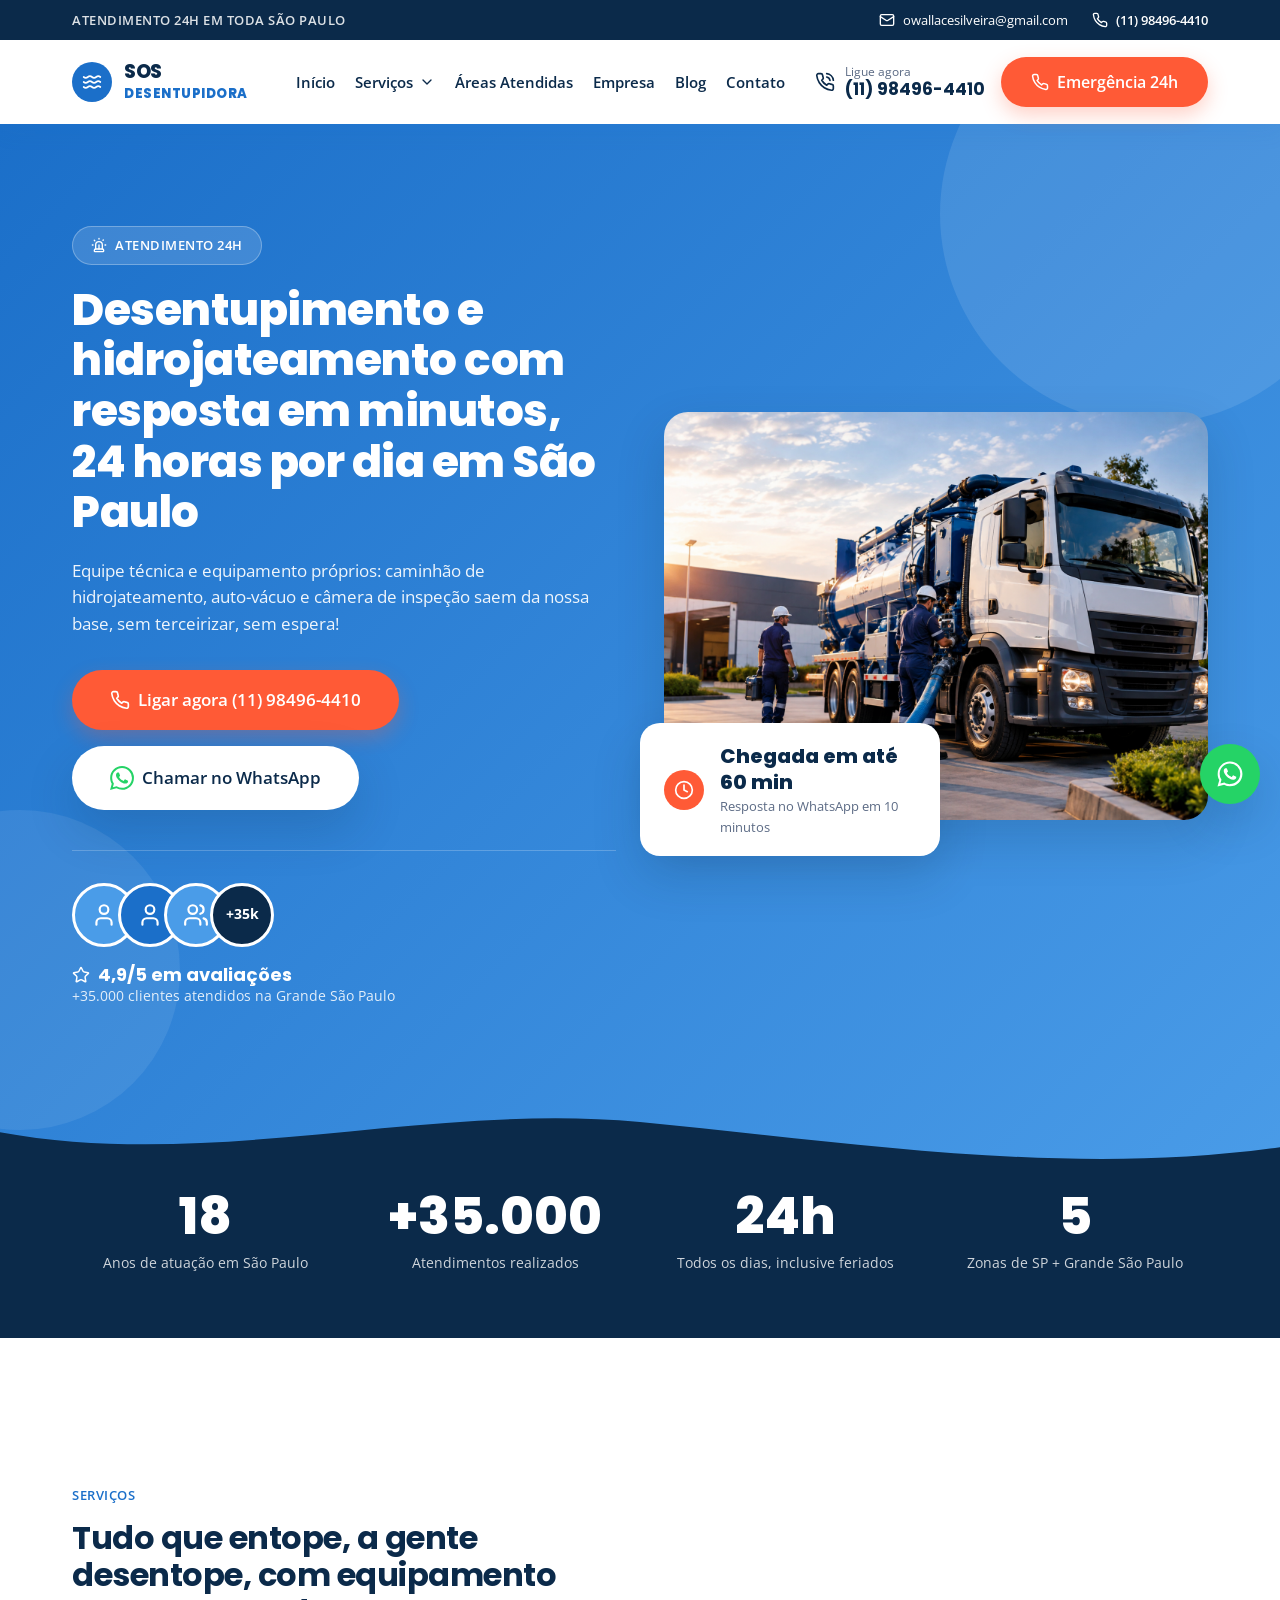
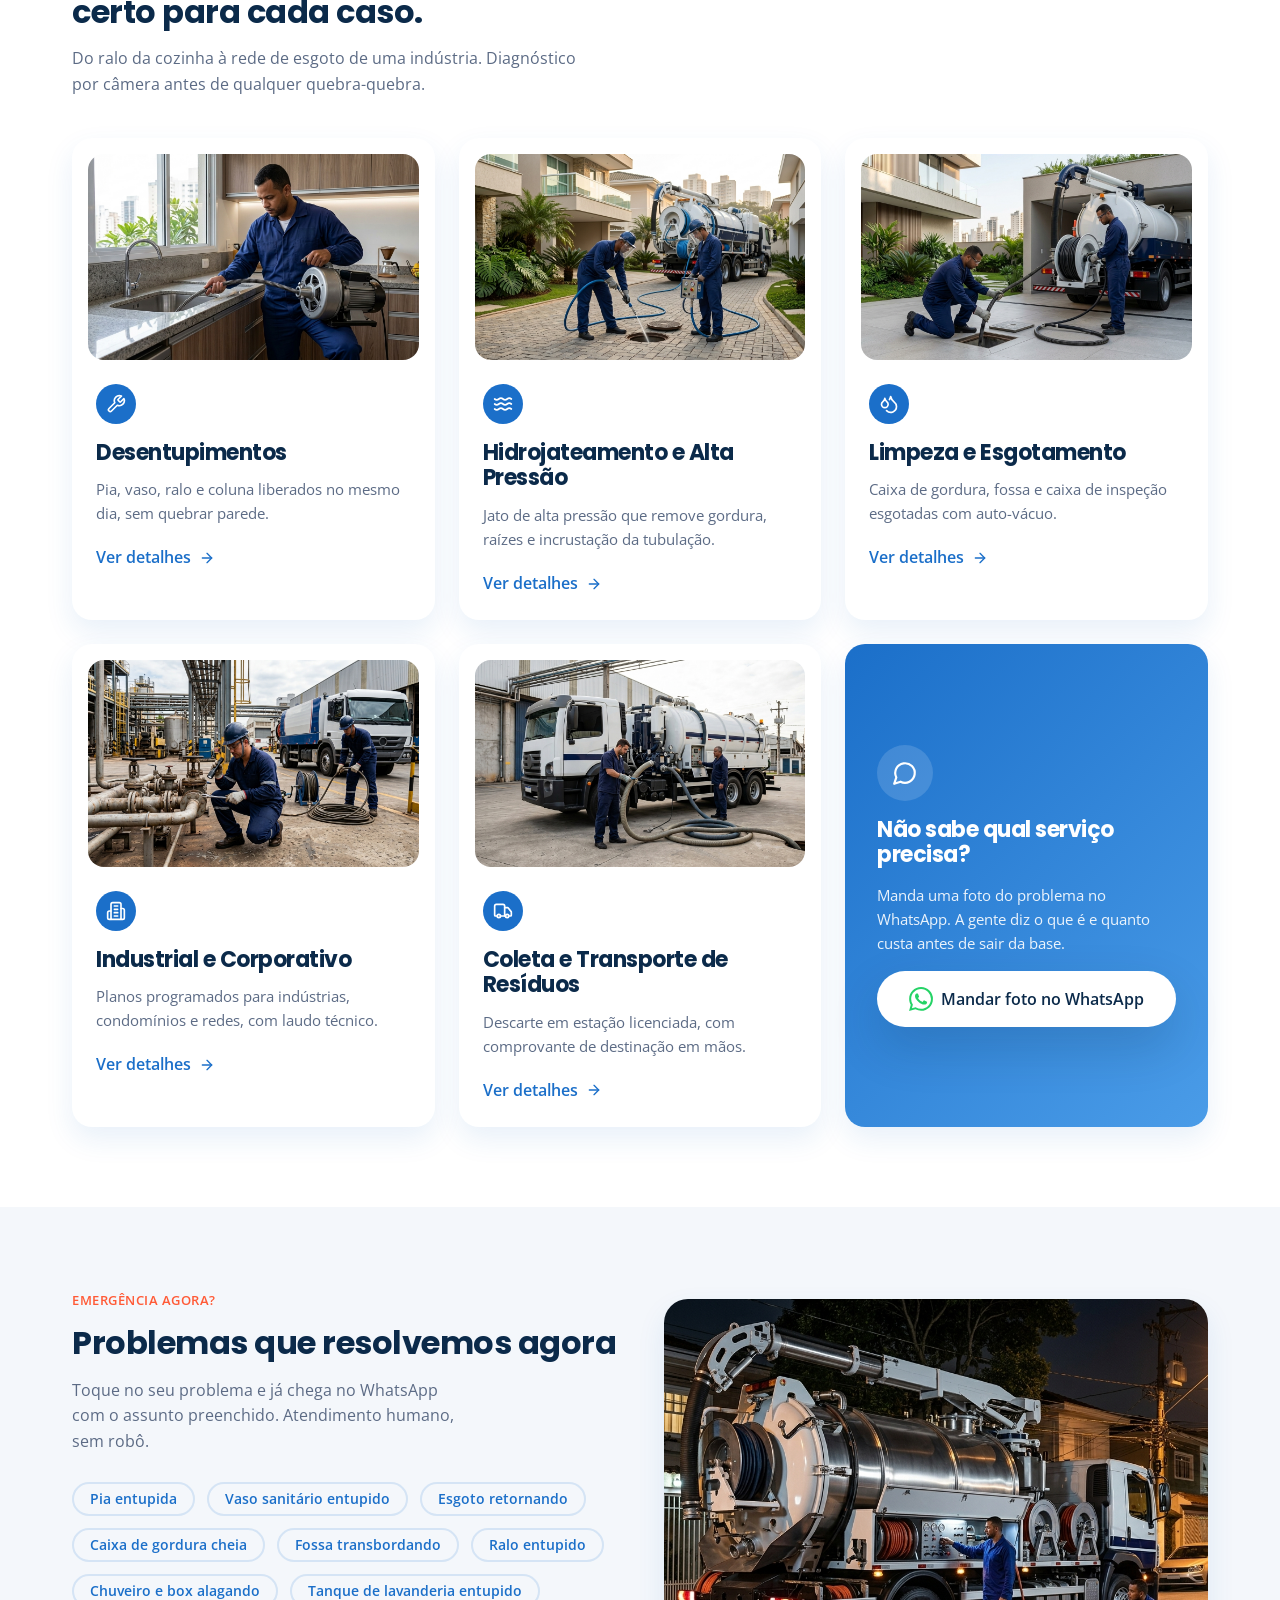
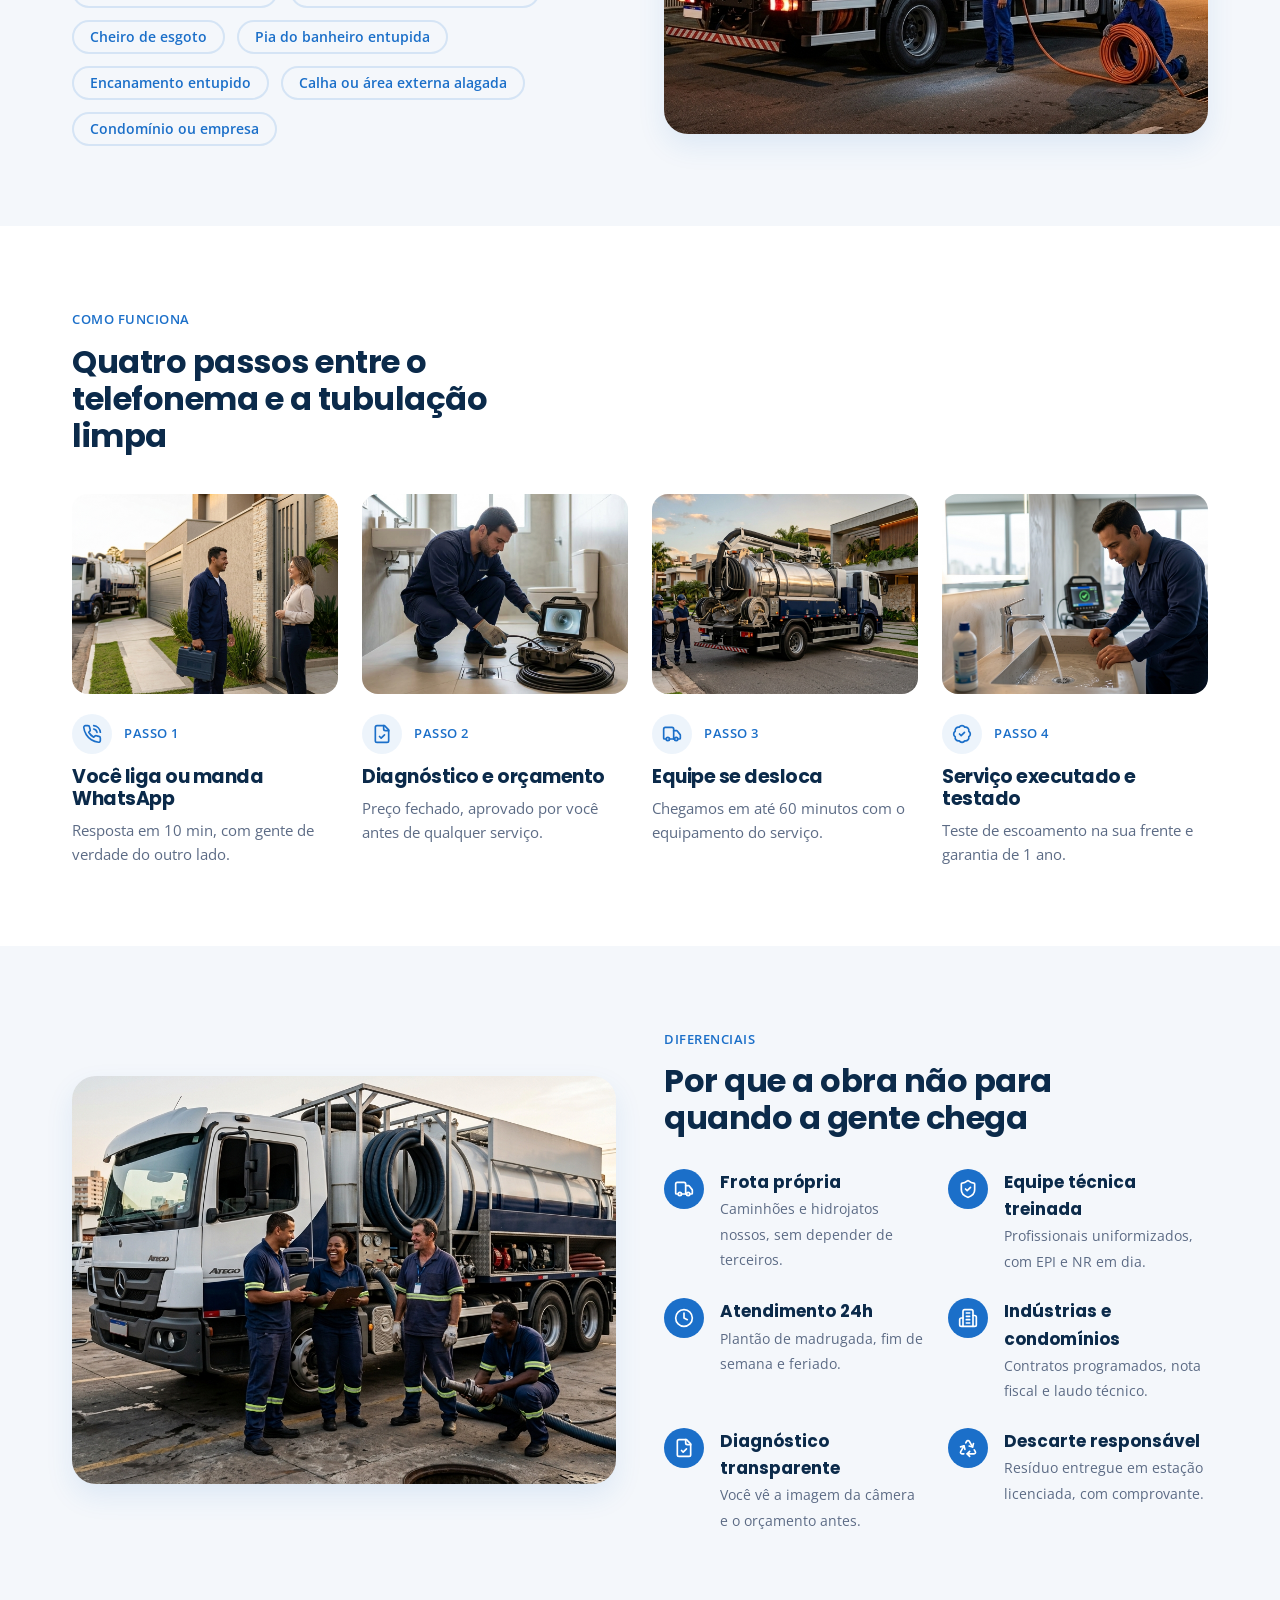
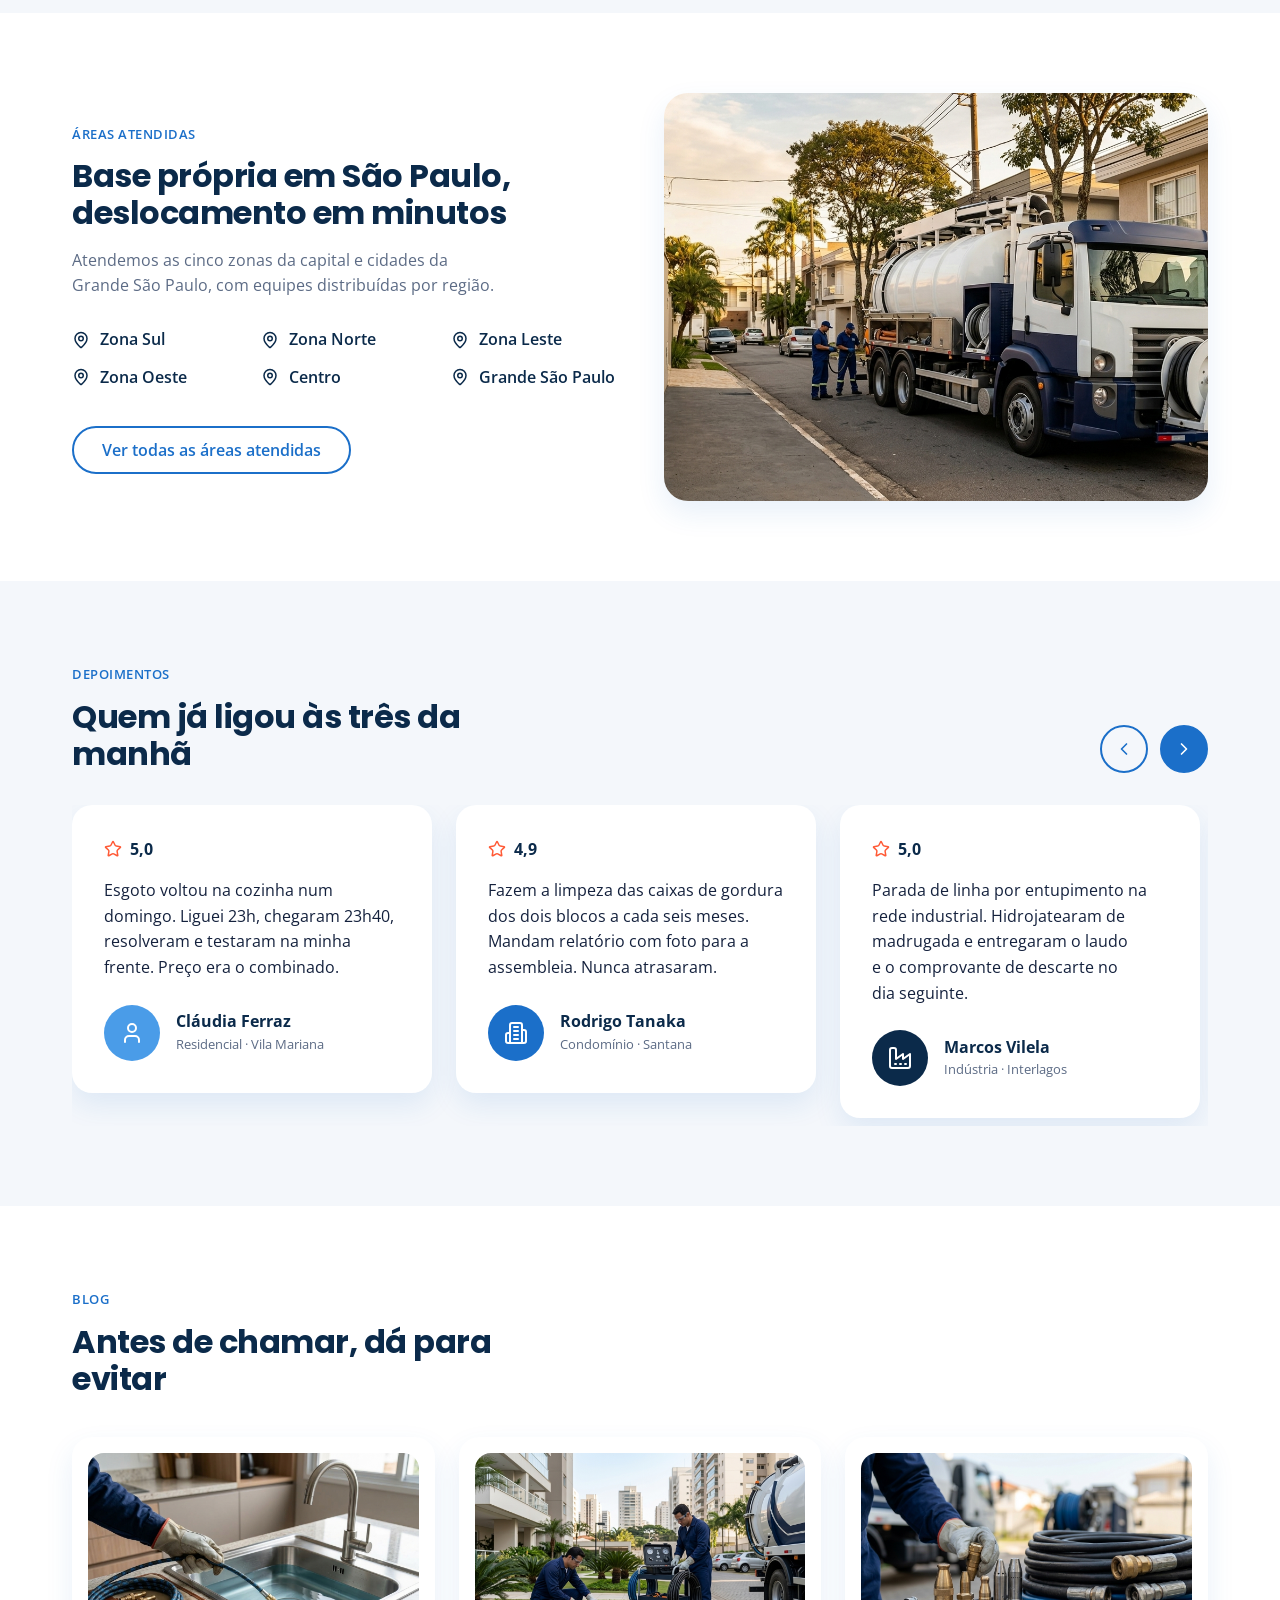
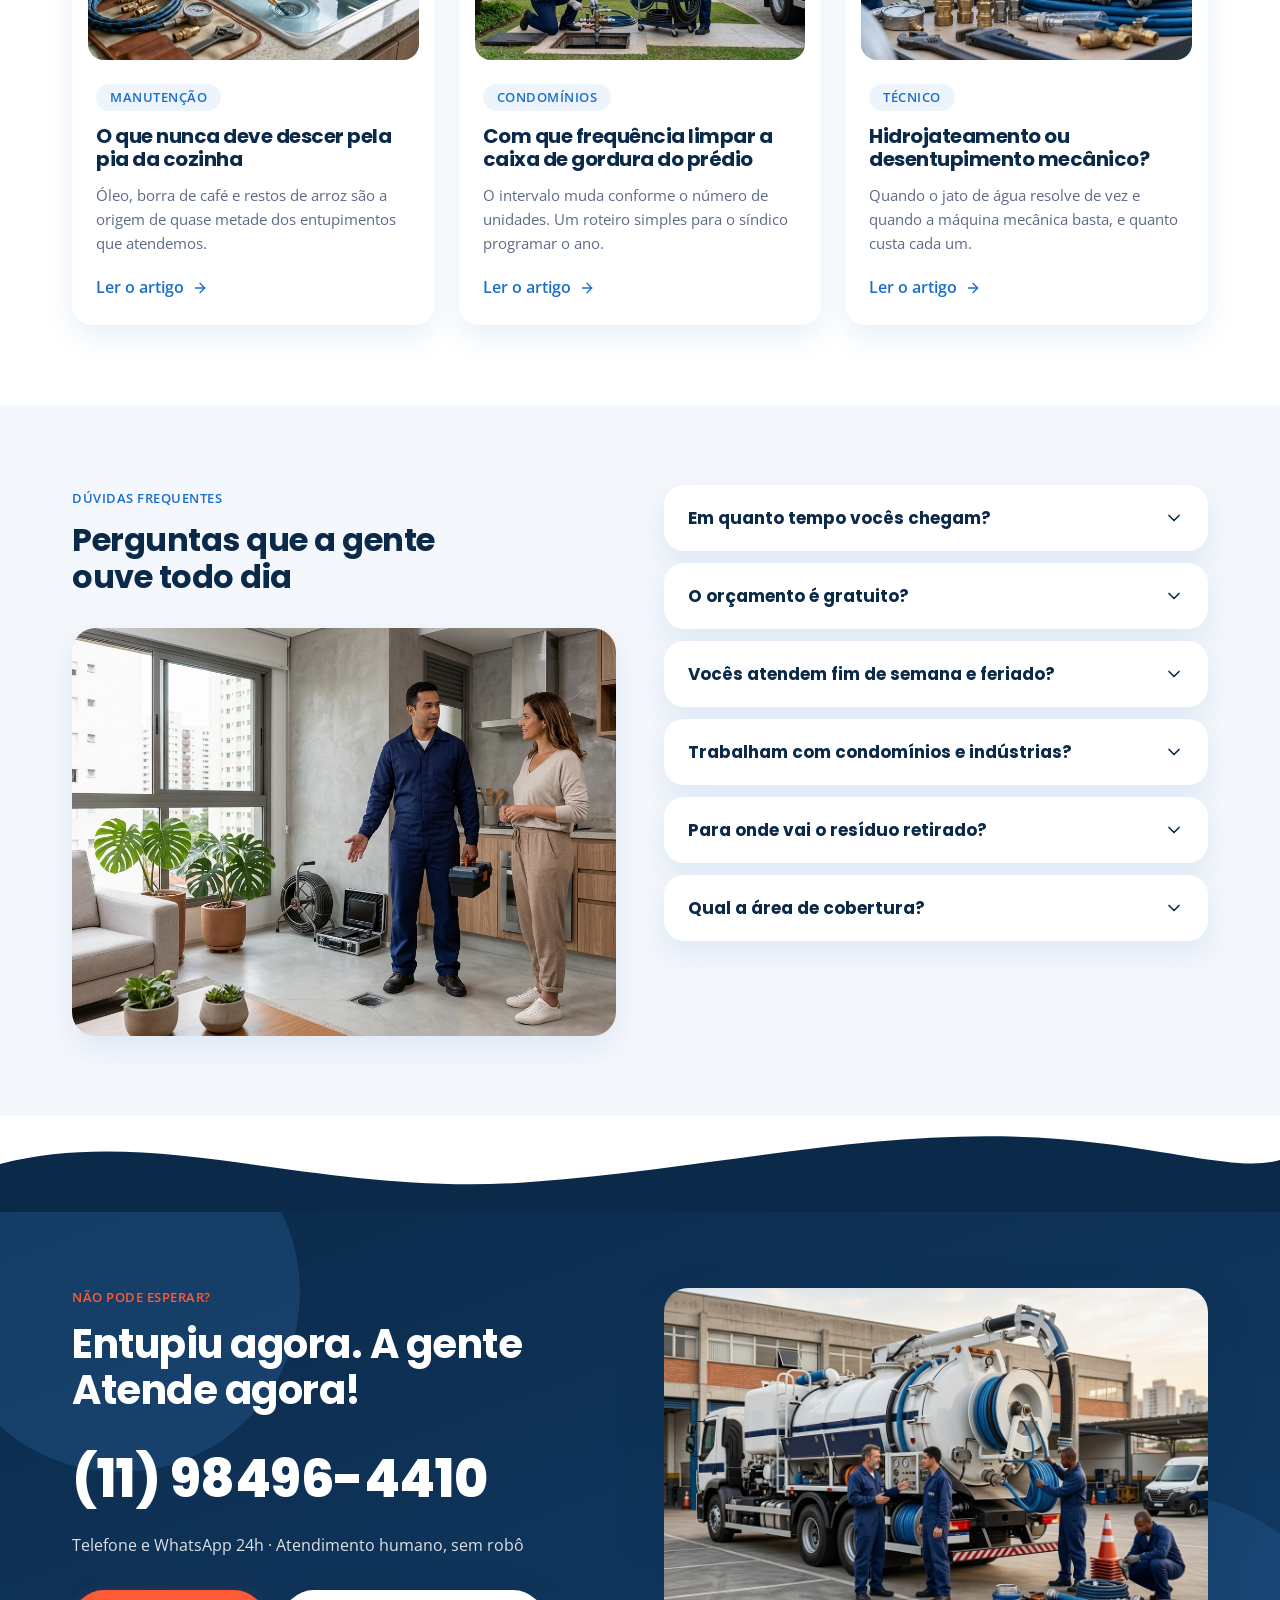
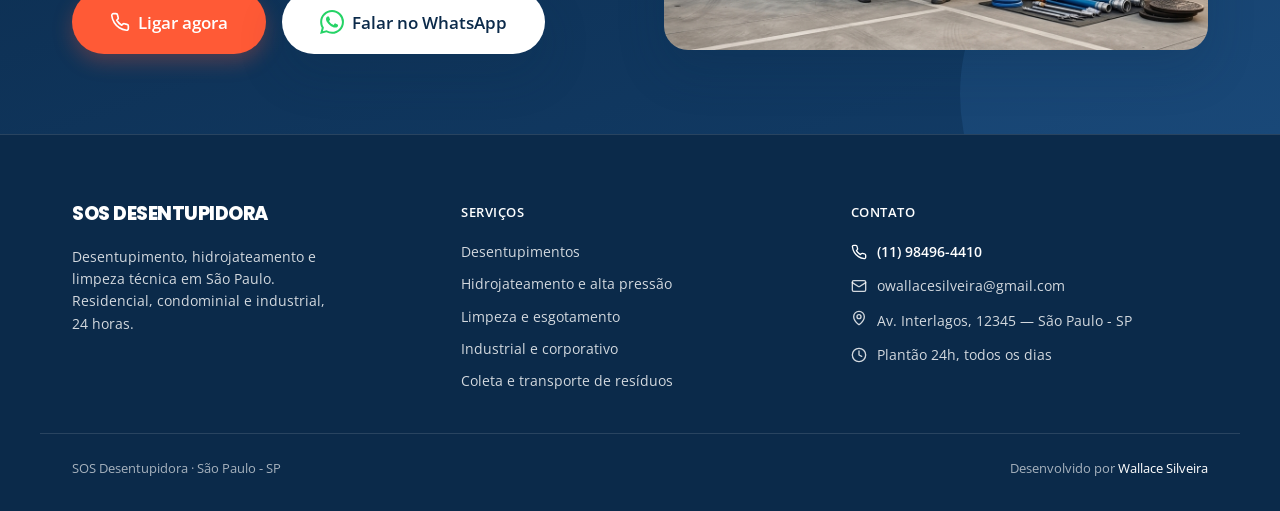
==== index.html @ 61fc43a4 "Site SOS Desentupidora" ====
<!DOCTYPE html>
<html><head>


<title>SOS Desentupidora | Desentupimento 24h em São Paulo</title>
<meta name="description" content="Desentupimento e hidrojateamento com resposta em minutos, 24 horas por dia em São Paulo. Orçamento gratuito pelo WhatsApp.">
<link rel="icon" type="image/svg+xml" href="favicon.svg">
<link rel="stylesheet" href="css/style.css">
<meta charset="utf-8">
<meta name="viewport" content="width=device-width, initial-scale=1">


</head>
<body>
<div id="dc-root"><div class="sc-host" data-sc-name="index"><div style="font-family: var(--font-body); color: var(--text-body); background: var(--color-bg); overflow-x: hidden;">

  <header style="position: sticky; top: 0px; z-index: 60; background: rgb(255, 255, 255); box-shadow: rgba(27, 111, 201, 0.1) 0px 6px 22px;">
    
      <div style="background: var(--color-primary-dark); color: rgb(255, 255, 255);">
        <div class="azul-container" style="display: flex; flex-wrap: wrap; gap: 8px 24px; align-items: center; justify-content: space-between; min-height: 40px; padding-top: 6px; padding-bottom: 6px;">
          <span class="azul-label" style="color: rgba(255, 255, 255, 0.86);">Atendimento 24h em toda São Paulo</span>
          <div style="display: flex; flex-wrap: wrap; gap: 8px 24px; align-items: center; font-size: 13px; color: rgba(255, 255, 255, 0.92);">
            <a href="mailto:owallacesilveira@gmail.com" style="color: rgb(255, 255, 255); display: inline-flex; align-items: center; gap: 8px;"><div class="sc-host-x" style="display: contents;"><span aria-hidden="true" style="display: inline-flex; width: 16px; height: 16px; color: currentcolor;"><svg xmlns="http://www.w3.org/2000/svg" width="16px" height="16px" viewBox="0 0 24 24" fill="none" stroke="CurrentColor" stroke-width="2" stroke-linecap="round" stroke-linejoin="round" data-lucide="mail" class="lucide lucide-mail"><rect width="20" height="16" x="2" y="4" rx="2"></rect><path d="m22 7-8.97 5.7a1.94 1.94 0 0 1-2.06 0L2 7"></path></svg></span></div>owallacesilveira@gmail.com</a>
            <a href="tel:+5511984964410" style="color: rgb(255, 255, 255); display: inline-flex; align-items: center; gap: 8px; font-weight: 600;"><div class="sc-host-x" style="display: contents;"><span aria-hidden="true" style="display: inline-flex; width: 16px; height: 16px; color: currentcolor;"><svg xmlns="http://www.w3.org/2000/svg" width="16px" height="16px" viewBox="0 0 24 24" fill="none" stroke="CurrentColor" stroke-width="2" stroke-linecap="round" stroke-linejoin="round" data-lucide="phone" class="lucide lucide-phone"><path d="M22 16.92v3a2 2 0 0 1-2.18 2 19.79 19.79 0 0 1-8.63-3.07 19.5 19.5 0 0 1-6-6 19.79 19.79 0 0 1-3.07-8.67A2 2 0 0 1 4.11 2h3a2 2 0 0 1 2 1.72 12.84 12.84 0 0 0 .7 2.81 2 2 0 0 1-.45 2.11L8.09 9.91a16 16 0 0 0 6 6l1.27-1.27a2 2 0 0 1 2.11-.45 12.84 12.84 0 0 0 2.81.7A2 2 0 0 1 22 16.92z"></path></svg></span></div>(11) 98496-4410</a>
          </div>
        </div>
      </div>
    

    <div class="azul-container" style="display: flex; align-items: center; justify-content: space-between; gap: 24px; min-height: 84px;">
      <a href="#inicio" style="display: flex; align-items: center; gap: 12px; color: var(--color-primary-dark);">
        <div class="sc-host-x" style="display: contents;"><span style="display: inline-flex; align-items: center; justify-content: center; width: 40px; height: 40px; flex: 0 0 auto; border-radius: var(--radius-circle); transition: transform var(--duration-base) var(--ease-out); background: var(--color-primary); color: rgb(255, 255, 255);">
          <div class="sc-host-x" style="display: contents;"><span aria-hidden="true" style="display: inline-flex; width: 20px; height: 20px; color: currentcolor;"><svg xmlns="http://www.w3.org/2000/svg" width="20px" height="20px" viewBox="0 0 24 24" fill="none" stroke="CurrentColor" stroke-width="2" stroke-linecap="round" stroke-linejoin="round" data-lucide="waves" class="lucide lucide-waves"><path d="M2 6c.6.5 1.2 1 2.5 1C7 7 7 5 9.5 5c2.6 0 2.4 2 5 2 2.5 0 2.5-2 5-2 1.3 0 1.9.5 2.5 1"></path><path d="M2 12c.6.5 1.2 1 2.5 1 2.5 0 2.5-2 5-2 2.6 0 2.4 2 5 2 2.5 0 2.5-2 5-2 1.3 0 1.9.5 2.5 1"></path><path d="M2 18c.6.5 1.2 1 2.5 1 2.5 0 2.5-2 5-2 2.6 0 2.4 2 5 2 2.5 0 2.5-2 5-2 1.3 0 1.9.5 2.5 1"></path></svg></span></div>
        </span></div>
        <span style="font-family: var(--font-display); font-weight: 800; font-size: 19px; letter-spacing: -0.5px; text-transform: uppercase; line-height: 1.05;">SOS<br><span style="font-size: 13px; letter-spacing: 0.5px; color: var(--color-primary);">Desentupidora</span></span>
      </a>

      

      
        <div id="desktop-nav-wrap">
        <nav style="display: flex; align-items: center; gap: 28px; font-size: 15px; font-weight: 600; color: var(--color-primary-dark);">
          <a href="#inicio" style="color: var(--color-primary-dark);">Início</a>
          <span class="has-dropdown" style="position: relative; display: inline-flex; align-items: center; gap: 6px; cursor: pointer; padding: 12px 0px;">
            <a href="#servicos" style="color: var(--color-primary-dark);">Serviços</a>
            <span aria-hidden="true" style="display: inline-flex; width: 16px; height: 16px; color: currentcolor;"><svg xmlns="http://www.w3.org/2000/svg" width="16px" height="16px" viewBox="0 0 24 24" fill="none" stroke="CurrentColor" stroke-width="2" stroke-linecap="round" stroke-linejoin="round"><path d="m6 9 6 6 6-6"></path></svg></span>
            <span class="dropdown-panel" style="position: absolute; top: 100%; left: -16px; width: 280px; background: rgb(255, 255, 255); border-radius: 20px; box-shadow: var(--shadow-card-hover); padding: 16px; flex-direction: column; gap: 4px; font-weight: 400;">
              <a href="#servicos" style="padding: 10px 12px; border-radius: 12px;">Desentupimentos</a>
              <a href="#servicos" style="padding: 10px 12px; border-radius: 12px;">Hidrojateamento e alta pressão</a>
              <a href="#servicos" style="padding: 10px 12px; border-radius: 12px;">Limpeza e esgotamento</a>
              <a href="#servicos" style="padding: 10px 12px; border-radius: 12px;">Industrial e corporativo</a>
              <a href="#servicos" style="padding: 10px 12px; border-radius: 12px;">Coleta e transporte de resíduos</a>
            </span>
          </span>
          <a href="#areas" style="color: var(--color-primary-dark);">Áreas Atendidas</a>
          <a href="#empresa" style="color: var(--color-primary-dark);">Empresa</a>
          <a href="#blog" style="color: var(--color-primary-dark);">Blog</a>
          <a href="#contato" style="color: var(--color-primary-dark);">Contato</a>
        </nav>
        <div style="display: flex; align-items: center; gap: 16px;">
          <a href="tel:+5511984964410" style="display: flex; align-items: center; gap: 10px; color: var(--color-primary-dark);">
            <span aria-hidden="true" style="display: inline-flex; width: 20px; height: 20px; color: currentcolor;"><svg xmlns="http://www.w3.org/2000/svg" width="20px" height="20px" viewBox="0 0 24 24" fill="none" stroke="CurrentColor" stroke-width="2" stroke-linecap="round" stroke-linejoin="round"><path d="M22 16.92v3a2 2 0 0 1-2.18 2 19.79 19.79 0 0 1-8.63-3.07 19.5 19.5 0 0 1-6-6 19.79 19.79 0 0 1-3.07-8.67A2 2 0 0 1 4.11 2h3a2 2 0 0 1 2 1.72 12.84 12.84 0 0 0 .7 2.81 2 2 0 0 1-.45 2.11L8.09 9.91a16 16 0 0 0 6 6l1.27-1.27a2 2 0 0 1 2.11-.45 12.84 12.84 0 0 0 2.81.7A2 2 0 0 1 22 16.92z"></path><path d="M14.05 2a9 9 0 0 1 8 7.94"></path><path d="M14.05 6A5 5 0 0 1 18 10"></path></svg></span>
            <span style="line-height: 1.2;"><span style="display: block; font-size: 12px; color: var(--text-secondary);">Ligue agora</span><span style="font-family: var(--font-display); font-weight: 700; font-size: 17px;">(11) 98496-4410</span></span>
          </a>
          <a href="tel:+5511984964410" style="display: inline-flex; align-items: center; justify-content: center; gap: 8px; font-family: var(--font-body); font-weight: 600; line-height: 1; text-decoration: none; border-radius: var(--radius-pill); cursor: pointer; padding: 14px 28px; font-size: 16px; background: var(--color-accent); color: rgb(255, 255, 255); border: 2px solid transparent; box-shadow: var(--shadow-button);"><svg aria-hidden="true" xmlns="http://www.w3.org/2000/svg" viewBox="0 0 24 24" width="18" height="18" fill="none" stroke="currentColor" stroke-width="2" stroke-linecap="round" stroke-linejoin="round" style="flex: 0 0 auto;"><path d="M22 16.92v3a2 2 0 0 1-2.18 2 19.79 19.79 0 0 1-8.63-3.07 19.5 19.5 0 0 1-6-6 19.79 19.79 0 0 1-3.07-8.67A2 2 0 0 1 4.11 2h3a2 2 0 0 1 2 1.72c.127.96.361 1.903.7 2.81a2 2 0 0 1-.45 2.11L8.09 9.91a16 16 0 0 0 6 6l1.27-1.27a2 2 0 0 1 2.11-.45c.907.339 1.85.573 2.81.7A2 2 0 0 1 22 16.92z"/></svg><span>Emergência 24h</span></a>
        </div>
      </div>
          <div class="mobile-only" style="display: flex; align-items: center; gap: 12px;">
          <div class="sc-host-x" style="display: contents;"><a href="tel:+5511984964410" style="display: inline-flex; align-items: center; justify-content: center; gap: var(--space-1); font-family: var(--font-body); font-weight: var(--weight-semibold); line-height: 1; text-decoration: none; border-radius: var(--radius-pill); cursor: pointer; opacity: 1; transition: background var(--duration-fast) var(--ease-out), box-shadow var(--duration-base) var(--ease-out), transform var(--duration-base) var(--ease-out), color var(--duration-fast) var(--ease-out); transform: none; padding: 10px 20px; font-size: 14px; background: var(--color-accent); color: rgb(255, 255, 255); border: 2px solid transparent; box-shadow: var(--shadow-button);"><svg aria-hidden="true" xmlns="http://www.w3.org/2000/svg" viewBox="0 0 24 24" width="18" height="18" fill="none" stroke="currentColor" stroke-width="2" stroke-linecap="round" stroke-linejoin="round" style="flex: 0 0 auto;"><path d="M22 16.92v3a2 2 0 0 1-2.18 2 19.79 19.79 0 0 1-8.63-3.07 19.5 19.5 0 0 1-6-6 19.79 19.79 0 0 1-3.07-8.67A2 2 0 0 1 4.11 2h3a2 2 0 0 1 2 1.72c.127.96.361 1.903.7 2.81a2 2 0 0 1-.45 2.11L8.09 9.91a16 16 0 0 0 6 6l1.27-1.27a2 2 0 0 1 2.11-.45c.907.339 1.85.573 2.81.7A2 2 0 0 1 22 16.92z"/></svg><span>Emergência 24h</span></a></div>
          <button type="button" id="mobile-menu-btn" class="mobile-only" aria-label="Abrir menu" aria-expanded="false" aria-controls="mobile-nav" style="width: 48px; height: 48px; border-radius: 999px; border: 2px solid var(--color-border); background: rgb(255, 255, 255); color: var(--color-primary); display: inline-flex; align-items: center; justify-content: center; cursor: pointer;">
            <div class="sc-host-x" style="display: contents;"><span aria-hidden="true" style="display: inline-flex; width: 22px; height: 22px; color: currentcolor;"><svg xmlns="http://www.w3.org/2000/svg" width="22px" height="22px" viewBox="0 0 24 24" fill="none" stroke="CurrentColor" stroke-width="2" stroke-linecap="round" stroke-linejoin="round" data-lucide="menu" class="lucide lucide-menu"><line x1="4" x2="20" y1="12" y2="12"></line><line x1="4" x2="20" y1="6" y2="6"></line><line x1="4" x2="20" y1="18" y2="18"></line></svg></span></div>
          </button>
        </div>
      
    </div>

    
  <nav id="mobile-nav" hidden style="border-top: 1px solid var(--color-border); background: rgb(255, 255, 255); padding: 16px 24px 24px; display: flex; flex-direction: column; gap: 4px; font-size: 16px; font-weight: 600;">
        <a href="#inicio" style="padding: 14px 8px; border-bottom: 1px solid var(--color-border); color: var(--color-primary-dark);">Início</a>
        <a href="#servicos" style="padding: 14px 8px; border-bottom: 1px solid var(--color-border); color: var(--color-primary-dark);">Serviços</a>
        <a href="#areas" style="padding: 14px 8px; border-bottom: 1px solid var(--color-border); color: var(--color-primary-dark);">Áreas Atendidas</a>
        <a href="#empresa" style="padding: 14px 8px; border-bottom: 1px solid var(--color-border); color: var(--color-primary-dark);">Empresa</a>
        <a href="#blog" style="padding: 14px 8px; border-bottom: 1px solid var(--color-border); color: var(--color-primary-dark);">Blog</a>
        <a href="#contato" style="padding: 14px 8px; color: var(--color-primary-dark);">Contato</a>
      </nav>
  </header>

  <section id="inicio" style="position: relative; background: var(--gradient-brand); color: rgb(255, 255, 255); padding: clamp(56px, 8vw, 112px) 0px 0px; overflow: hidden;">
    <span aria-hidden="true" style="position: absolute; top: -120px; right: -80px; width: 420px; height: 420px; border-radius: 50%; background: rgba(255, 255, 255, 0.1);"></span>
    <span aria-hidden="true" style="position: absolute; bottom: 60px; left: -140px; width: 320px; height: 320px; border-radius: 50%; background: rgba(255, 255, 255, 0.08);"></span>

    <div class="azul-container" style="position: relative; display: grid; gap: clamp(32px, 5vw, 48px); grid-template-columns: repeat(auto-fit, minmax(min(100%, 400px), 1fr)); align-items: center; padding-bottom: clamp(56px, 8vw, 96px);">
      <div data-reveal="1" data-revealed="" style="animation: azul-fade-up var(--duration-slow) var(--ease-out) 0ms both;">
        <span style="display: inline-flex; align-items: center; gap: 8px; padding: 8px 18px; border-radius: 999px; background: rgba(255, 255, 255, 0.14); border: 1px solid rgba(255, 255, 255, 0.28); font-size: 13px; font-weight: 600; letter-spacing: 0.5px; text-transform: uppercase;">
          <div class="sc-host-x" style="display: contents;"><span aria-hidden="true" style="display: inline-flex; width: 16px; height: 16px; color: currentcolor;"><svg xmlns="http://www.w3.org/2000/svg" width="16px" height="16px" viewBox="0 0 24 24" fill="none" stroke="CurrentColor" stroke-width="2" stroke-linecap="round" stroke-linejoin="round" data-lucide="siren" class="lucide lucide-siren"><path d="M7 18v-6a5 5 0 1 1 10 0v6"></path><path d="M5 21a1 1 0 0 0 1 1h12a1 1 0 0 0 1-1v-1a2 2 0 0 0-2-2H7a2 2 0 0 0-2 2z"></path><path d="M21 12h1"></path><path d="M18.5 4.5 18 5"></path><path d="M2 12h1"></path><path d="M12 2v1"></path><path d="m4.929 4.929.707.707"></path><path d="M12 12v6"></path></svg></span></div>
          Atendimento 24h
        </span>
        <h1 style="margin: 20px 0px 0px; color: rgb(255, 255, 255); font-size: clamp(30px, 3.6vw, 44px); max-width: 20ch; line-height: 1.15;">Desentupimento e hidrojateamento com resposta em minutos, 24 horas por dia em São Paulo</h1>
        <p style="margin-top: 20px; max-width: 52ch; font-size: clamp(15px, 1.3vw, 17px); color: rgba(255, 255, 255, 0.92);">Equipe técnica e equipamento próprios: caminhão de hidrojateamento, auto-vácuo e câmera de inspeção saem da nossa base, sem terceirizar, sem espera!</p>

        <div style="display: flex; flex-wrap: wrap; gap: 16px; margin-top: 32px;">
          <div class="sc-host-x" style="display: contents;"><a href="tel:+5511984964410" style="display: inline-flex; align-items: center; justify-content: center; gap: var(--space-1); font-family: var(--font-body); font-weight: var(--weight-semibold); line-height: 1; text-decoration: none; border-radius: var(--radius-pill); cursor: pointer; opacity: 1; transition: background var(--duration-fast) var(--ease-out), box-shadow var(--duration-base) var(--ease-out), transform var(--duration-base) var(--ease-out), color var(--duration-fast) var(--ease-out); transform: none; padding: 18px 36px; font-size: 17px; background: var(--color-accent); color: rgb(255, 255, 255); border: 2px solid transparent; box-shadow: var(--shadow-button);"><svg aria-hidden="true" xmlns="http://www.w3.org/2000/svg" viewBox="0 0 24 24" width="20" height="20" fill="none" stroke="currentColor" stroke-width="2" stroke-linecap="round" stroke-linejoin="round" style="flex: 0 0 auto;"><path d="M22 16.92v3a2 2 0 0 1-2.18 2 19.79 19.79 0 0 1-8.63-3.07 19.5 19.5 0 0 1-6-6 19.79 19.79 0 0 1-3.07-8.67A2 2 0 0 1 4.11 2h3a2 2 0 0 1 2 1.72c.127.96.361 1.903.7 2.81a2 2 0 0 1-.45 2.11L8.09 9.91a16 16 0 0 0 6 6l1.27-1.27a2 2 0 0 1 2.11-.45c.907.339 1.85.573 2.81.7A2 2 0 0 1 22 16.92z"/></svg><span>Ligar agora (11) 98496-4410</span></a></div>
          <div class="sc-host-x" style="display: contents;"><a href="https://wa.me/5511984964410?text=Ol%C3%A1!%20Preciso%20de%20um%20desentupimento%20urgente.%20Podem%20me%20atender%20hoje%3F" style="display: inline-flex; align-items: center; justify-content: center; gap: var(--space-1); font-family: var(--font-body); font-weight: var(--weight-semibold); line-height: 1; text-decoration: none; border-radius: var(--radius-pill); cursor: pointer; opacity: 1; transition: background var(--duration-fast) var(--ease-out), box-shadow var(--duration-base) var(--ease-out), transform var(--duration-base) var(--ease-out), color var(--duration-fast) var(--ease-out); transform: none; padding: 18px 36px; font-size: 17px; background: rgb(255, 255, 255); color: var(--color-primary-dark); border: 2px solid transparent; box-shadow: var(--shadow-float);"><svg aria-hidden="true" viewBox="0 0 24 24" width="24" height="24" fill="#25D366" style="flex: 0 0 auto;"><path d="M17.472 14.382c-.297-.149-1.758-.867-2.03-.967-.273-.099-.471-.148-.67.15-.197.297-.767.966-.94 1.164-.173.199-.347.223-.644.075-.297-.15-1.255-.463-2.39-1.475-.883-.788-1.48-1.761-1.653-2.059-.173-.297-.018-.458.13-.606.134-.133.298-.347.446-.52.149-.174.198-.298.298-.497.099-.198.05-.371-.025-.52-.075-.149-.669-1.612-.916-2.207-.242-.579-.487-.5-.669-.51-.173-.008-.371-.01-.57-.01-.198 0-.52.074-.792.372-.272.297-1.04 1.016-1.04 2.479 0 1.462 1.065 2.875 1.213 3.074.149.198 2.096 3.2 5.077 4.487.709.306 1.262.489 1.694.625.712.227 1.36.195 1.871.118.571-.085 1.758-.719 2.006-1.413.248-.694.248-1.289.173-1.413-.074-.124-.272-.198-.57-.347m-5.421 7.403h-.004a9.87 9.87 0 0 1-5.031-1.378l-.361-.214-3.741.982.998-3.648-.235-.374a9.86 9.86 0 0 1-1.51-5.26c.001-5.45 4.436-9.884 9.888-9.884 2.64 0 5.122 1.03 6.988 2.898a9.825 9.825 0 0 1 2.893 6.994c-.003 5.45-4.437 9.884-9.885 9.884m8.413-18.297A11.815 11.815 0 0 0 12.05 0C5.495 0 .16 5.335.157 11.892c0 2.096.547 4.142 1.588 5.945L.057 24l6.305-1.654a11.882 11.882 0 0 0 5.683 1.448h.005c6.554 0 11.89-5.335 11.893-11.893a11.821 11.821 0 0 0-3.48-8.413z"/></svg><span>Chamar no WhatsApp</span></a></div>
        </div>

        <div style="display: flex; flex-wrap: wrap; align-items: center; gap: 16px 24px; margin-top: 40px; padding-top: 32px; border-top: 1px solid rgba(255, 255, 255, 0.22);">
          <div style="display: flex; align-items: center;">
            <span style="width: 64px; height: 64px; border-radius: 50%; border: 3px solid rgb(255, 255, 255); background: var(--color-secondary); color: rgb(255, 255, 255); display: inline-flex; align-items: center; justify-content: center;"><div class="sc-host-x" style="display: contents;"><span aria-hidden="true" style="display: inline-flex; width: 26px; height: 26px; color: currentcolor;"><svg xmlns="http://www.w3.org/2000/svg" width="26px" height="26px" viewBox="0 0 24 24" fill="none" stroke="CurrentColor" stroke-width="2" stroke-linecap="round" stroke-linejoin="round" data-lucide="user" class="lucide lucide-user"><path d="M19 21v-2a4 4 0 0 0-4-4H9a4 4 0 0 0-4 4v2"></path><circle cx="12" cy="7" r="4"></circle></svg></span></div></span>
            <span style="width: 64px; height: 64px; border-radius: 50%; border: 3px solid rgb(255, 255, 255); margin-left: -18px; background: var(--color-primary); color: rgb(255, 255, 255); display: inline-flex; align-items: center; justify-content: center;"><div class="sc-host-x" style="display: contents;"><span aria-hidden="true" style="display: inline-flex; width: 26px; height: 26px; color: currentcolor;"><svg xmlns="http://www.w3.org/2000/svg" width="26px" height="26px" viewBox="0 0 24 24" fill="none" stroke="CurrentColor" stroke-width="2" stroke-linecap="round" stroke-linejoin="round" data-lucide="user" class="lucide lucide-user"><path d="M19 21v-2a4 4 0 0 0-4-4H9a4 4 0 0 0-4 4v2"></path><circle cx="12" cy="7" r="4"></circle></svg></span></div></span>
            <span style="width: 64px; height: 64px; border-radius: 50%; border: 3px solid rgb(255, 255, 255); margin-left: -18px; background: var(--color-secondary); color: rgb(255, 255, 255); display: inline-flex; align-items: center; justify-content: center;"><div class="sc-host-x" style="display: contents;"><span aria-hidden="true" style="display: inline-flex; width: 26px; height: 26px; color: currentcolor;"><svg xmlns="http://www.w3.org/2000/svg" width="26px" height="26px" viewBox="0 0 24 24" fill="none" stroke="CurrentColor" stroke-width="2" stroke-linecap="round" stroke-linejoin="round" data-lucide="users" class="lucide lucide-users"><path d="M16 21v-2a4 4 0 0 0-4-4H6a4 4 0 0 0-4 4v2"></path><circle cx="9" cy="7" r="4"></circle><path d="M22 21v-2a4 4 0 0 0-3-3.87"></path><path d="M16 3.13a4 4 0 0 1 0 7.75"></path></svg></span></div></span>
            <span style="width: 64px; height: 64px; border-radius: 50%; margin-left: -18px; background: var(--color-primary-dark); color: rgb(255, 255, 255); font-weight: 700; font-size: 14px; display: inline-flex; align-items: center; justify-content: center; border: 3px solid rgb(255, 255, 255);">+35k</span>
          </div>
          <div style="line-height: 1.35;">
            <div style="display: flex; align-items: center; gap: 8px; font-family: var(--font-display); font-weight: 700; font-size: 18px;">
              <div class="sc-host-x" style="display: contents;"><span aria-hidden="true" style="display: inline-flex; width: 18px; height: 18px; color: currentcolor;"><svg xmlns="http://www.w3.org/2000/svg" width="18px" height="18px" viewBox="0 0 24 24" fill="none" stroke="CurrentColor" stroke-width="2" stroke-linecap="round" stroke-linejoin="round" data-lucide="star" class="lucide lucide-star"><path d="M11.525 2.295a.53.53 0 0 1 .95 0l2.31 4.679a2.123 2.123 0 0 0 1.595 1.16l5.166.756a.53.53 0 0 1 .294.904l-3.736 3.638a2.123 2.123 0 0 0-.611 1.878l.882 5.14a.53.53 0 0 1-.771.56l-4.618-2.428a2.122 2.122 0 0 0-1.973 0L6.396 21.01a.53.53 0 0 1-.77-.56l.881-5.139a2.122 2.122 0 0 0-.611-1.879L2.16 9.795a.53.53 0 0 1 .294-.906l5.165-.755a2.122 2.122 0 0 0 1.597-1.16z"></path></svg></span></div>
              4,9/5 em avaliações
            </div>
            <div style="font-size: 14px; color: rgba(255, 255, 255, 0.86);">+35.000 clientes atendidos na Grande São Paulo</div>
          </div>
        </div>
      </div>

      <div data-reveal="1" data-reveal-delay="140" data-revealed="" style="position: relative; opacity: 1;">
        <div style="position: relative; width: 100%; aspect-ratio: 4 / 3; border-radius: 24px; overflow: hidden; box-shadow: var(--shadow-float);">
          <img src="SOS fotos/home.png" alt="Equipe uniformizada operando o caminhão de hidrojateamento e auto-vácuo" width="1448" height="1086" style="display: block; width: 100%; height: 100%; object-fit: cover; object-position: center;">
        </div>
        <div style="position: absolute; left: clamp(-24px, -2vw, 0px); bottom: -36px; background: rgb(255, 255, 255); color: var(--text-body); border-radius: 20px; padding: 20px 24px; box-shadow: var(--shadow-float); display: flex; align-items: center; gap: 16px; max-width: 300px;">
          <div class="sc-host-x" style="display: contents;"><span style="display: inline-flex; align-items: center; justify-content: center; width: 40px; height: 40px; flex: 0 0 auto; border-radius: var(--radius-circle); transition: transform var(--duration-base) var(--ease-out); background: var(--color-accent); color: rgb(255, 255, 255);">
            <div class="sc-host-x" style="display: contents;"><span aria-hidden="true" style="display: inline-flex; width: 20px; height: 20px; color: currentcolor;"><svg xmlns="http://www.w3.org/2000/svg" width="20px" height="20px" viewBox="0 0 24 24" fill="none" stroke="CurrentColor" stroke-width="2" stroke-linecap="round" stroke-linejoin="round" data-lucide="clock" class="lucide lucide-clock"><circle cx="12" cy="12" r="10"></circle><polyline points="12 6 12 12 16 14"></polyline></svg></span></div>
          </span></div>
          <span style="line-height: 1.3;"><span style="display: block; font-family: var(--font-display); font-weight: 800; font-size: 20px; color: var(--color-primary-dark);">Chegada em até 60 min</span><span style="font-size: 13px; color: var(--text-secondary);">Resposta no WhatsApp em 10 minutos</span></span>
        </div>
      </div>
    </div>

    <div class="sc-host-x" style="display: contents;"><div aria-hidden="true" style="display: block; line-height: 0; transform: none;"><svg viewBox="0 0 1440 140" preserveAspectRatio="none" style="display: block; width: 100%; height: 88px;"><path d="M0,48 C240,110 480,0 720,32 C960,64 1200,120 1440,72 L1440,140 L0,140 Z" fill="#0B2A4A"></path></svg></div></div>
  </section>

  <section style="background: var(--color-primary-dark); color: rgb(255, 255, 255); padding: 0px 0px clamp(40px, 6vw, 64px);">
    <div class="azul-container" style="display: grid; gap: 24px; grid-template-columns: repeat(auto-fit, minmax(min(100%, 170px), 1fr));">
      <div data-reveal="1" data-revealed="" style="text-align: center; opacity: 1;">
        <div data-count="18" style="font-family: var(--font-display); font-weight: 800; font-size: clamp(38px, 4vw, 52px); line-height: 1.05;">18</div>
        <div style="font-size: 14px; color: rgba(255, 255, 255, 0.8); margin-top: 8px;">Anos de atuação em São Paulo</div>
      </div>
      <div data-reveal="1" data-reveal-delay="100" data-revealed="" style="text-align: center; opacity: 1;">
        <div data-count="35000" data-prefix="+" style="font-family: var(--font-display); font-weight: 800; font-size: clamp(38px, 4vw, 52px); line-height: 1.05;">+35.000</div>
        <div style="font-size: 14px; color: rgba(255, 255, 255, 0.8); margin-top: 8px;">Atendimentos realizados</div>
      </div>
      <div data-reveal="1" data-reveal-delay="200" data-revealed="" style="text-align: center; opacity: 1;">
        <div style="font-family: var(--font-display); font-weight: 800; font-size: clamp(38px, 4vw, 52px); line-height: 1.05;">24h</div>
        <div style="font-size: 14px; color: rgba(255, 255, 255, 0.8); margin-top: 8px;">Todos os dias, inclusive feriados</div>
      </div>
      <div data-reveal="1" data-reveal-delay="300" data-revealed="" style="text-align: center; opacity: 1;">
        <div style="font-family: var(--font-display); font-weight: 800; font-size: clamp(38px, 4vw, 52px); line-height: 1.05;">5</div>
        <div style="font-size: 14px; color: rgba(255, 255, 255, 0.8); margin-top: 8px;">Zonas de SP + Grande São Paulo</div>
      </div>
    </div>
  </section>
  <div class="sc-host-x" style="display: contents;"><div aria-hidden="true" style="display: block; line-height: 0; transform: none;"><svg viewBox="0 0 1440 140" preserveAspectRatio="none" style="display: block; width: 100%; height: 72px;"><path d="M0,96 C360,20 1080,20 1440,96 L1440,140 L0,140 Z" fill="#FFFFFF"></path></svg></div></div>

  <section id="servicos" style="background: rgb(255, 255, 255); padding: clamp(40px, 6vw, 72px) 0px clamp(48px, 7vw, 80px);">
    <div class="azul-container">
      <div data-reveal="1" data-revealed="" style="max-width: 62ch; opacity: 1;">
        <span class="azul-label" style="color: var(--color-primary);">Serviços</span>
        <h2 style="margin-top: 12px; color: var(--color-primary-dark);">Tudo que entope, a gente desentope, com equipamento certo para cada caso.</h2>
        <p style="margin-top: 16px; color: var(--text-secondary); max-width: 58ch;">Do ralo da cozinha à rede de esgoto de uma indústria. Diagnóstico por câmera antes de qualquer quebra-quebra.</p>
      </div>

      <div class="m-servicos" style="display: grid; gap: 24px; grid-template-columns: repeat(auto-fit, minmax(min(100%, 300px), 1fr)); margin-top: 40px;">
        <div class="sc-host-x" style="display: contents;"><div data-reveal="1" data-revealed="" style="border-radius: var(--radius-card); padding: var(--space-2); box-shadow: var(--shadow-card); transform: none; transition: transform var(--duration-base) var(--ease-out), box-shadow var(--duration-base) var(--ease-out); background: var(--surface-card); color: var(--text-body); opacity: 1;">
          <div style="border-radius: 16px; overflow: hidden; aspect-ratio: 16 / 10;"><img src="SOS%20fotos/2.jpeg" alt="técnico desentupindo pia com equipamento" loading="lazy" style="display: block; width: 100%; height: 100%; object-fit: cover;"></div>
          <div style="padding: 24px 8px 8px;">
            <div class="sc-host-x" style="display: contents;"><span style="display: inline-flex; align-items: center; justify-content: center; width: 40px; height: 40px; flex: 0 0 auto; border-radius: var(--radius-circle); transition: transform var(--duration-base) var(--ease-out); background: var(--color-primary); color: rgb(255, 255, 255);">
              <div class="sc-host-x" style="display: contents;"><span aria-hidden="true" style="display: inline-flex; width: 20px; height: 20px; color: currentcolor;"><svg xmlns="http://www.w3.org/2000/svg" width="20px" height="20px" viewBox="0 0 24 24" fill="none" stroke="CurrentColor" stroke-width="2" stroke-linecap="round" stroke-linejoin="round" data-lucide="wrench" class="lucide lucide-wrench"><path d="M14.7 6.3a1 1 0 0 0 0 1.4l1.6 1.6a1 1 0 0 0 1.4 0l3.77-3.77a6 6 0 0 1-7.94 7.94l-6.91 6.91a2.12 2.12 0 0 1-3-3l6.91-6.91a6 6 0 0 1 7.94-7.94l-3.76 3.76z"></path></svg></span></div>
            </span></div>
            <h3 style="margin-top: 16px; color: var(--color-primary-dark);">Desentupimentos</h3>
            <p style="margin-top: 12px; color: var(--text-secondary); font-size: 15px;">Pia, vaso, ralo e coluna liberados no mesmo dia, sem quebrar parede.</p>
            <a href="#servicos" style="display: inline-flex; align-items: center; gap: 8px; margin-top: 20px; font-weight: 600;">Ver detalhes <div class="sc-host-x" style="display: contents;"><span aria-hidden="true" style="display: inline-flex; width: 16px; height: 16px; color: currentcolor;"><svg xmlns="http://www.w3.org/2000/svg" width="16px" height="16px" viewBox="0 0 24 24" fill="none" stroke="CurrentColor" stroke-width="2" stroke-linecap="round" stroke-linejoin="round" data-lucide="arrow-right" class="lucide lucide-arrow-right"><path d="M5 12h14"></path><path d="m12 5 7 7-7 7"></path></svg></span></div></a>
          </div>
        </div></div>

        <div class="sc-host-x" style="display: contents;"><div data-reveal="1" data-reveal-delay="80" data-revealed="" style="border-radius: var(--radius-card); padding: var(--space-2); box-shadow: var(--shadow-card); transform: none; transition: transform var(--duration-base) var(--ease-out), box-shadow var(--duration-base) var(--ease-out); background: var(--surface-card); color: var(--text-body); opacity: 1;">
          <div style="border-radius: 16px; overflow: hidden; aspect-ratio: 16 / 10;"><img src="SOS%20fotos/4.jpeg" alt="Técnicos fazendo hidrojateamento em caixa de inspeção" loading="lazy" style="display: block; width: 100%; height: 100%; object-fit: cover;"></div>
          <div style="padding: 24px 8px 8px;">
            <div class="sc-host-x" style="display: contents;"><span style="display: inline-flex; align-items: center; justify-content: center; width: 40px; height: 40px; flex: 0 0 auto; border-radius: var(--radius-circle); transition: transform var(--duration-base) var(--ease-out); background: var(--color-primary); color: rgb(255, 255, 255);">
              <div class="sc-host-x" style="display: contents;"><span aria-hidden="true" style="display: inline-flex; width: 20px; height: 20px; color: currentcolor;"><svg xmlns="http://www.w3.org/2000/svg" width="20px" height="20px" viewBox="0 0 24 24" fill="none" stroke="CurrentColor" stroke-width="2" stroke-linecap="round" stroke-linejoin="round" data-lucide="waves" class="lucide lucide-waves"><path d="M2 6c.6.5 1.2 1 2.5 1C7 7 7 5 9.5 5c2.6 0 2.4 2 5 2 2.5 0 2.5-2 5-2 1.3 0 1.9.5 2.5 1"></path><path d="M2 12c.6.5 1.2 1 2.5 1 2.5 0 2.5-2 5-2 2.6 0 2.4 2 5 2 2.5 0 2.5-2 5-2 1.3 0 1.9.5 2.5 1"></path><path d="M2 18c.6.5 1.2 1 2.5 1 2.5 0 2.5-2 5-2 2.6 0 2.4 2 5 2 2.5 0 2.5-2 5-2 1.3 0 1.9.5 2.5 1"></path></svg></span></div>
            </span></div>
            <h3 style="margin-top: 16px; color: var(--color-primary-dark);">Hidrojateamento e Alta Pressão</h3>
            <p style="margin-top: 12px; color: var(--text-secondary); font-size: 15px;">Jato de alta pressão que remove gordura, raízes e incrustação da tubulação.</p>
            <a href="#servicos" style="display: inline-flex; align-items: center; gap: 8px; margin-top: 20px; font-weight: 600;">Ver detalhes <div class="sc-host-x" style="display: contents;"><span aria-hidden="true" style="display: inline-flex; width: 16px; height: 16px; color: currentcolor;"><svg xmlns="http://www.w3.org/2000/svg" width="16px" height="16px" viewBox="0 0 24 24" fill="none" stroke="CurrentColor" stroke-width="2" stroke-linecap="round" stroke-linejoin="round" data-lucide="arrow-right" class="lucide lucide-arrow-right"><path d="M5 12h14"></path><path d="m12 5 7 7-7 7"></path></svg></span></div></a>
          </div>
        </div></div>

        <div class="sc-host-x" style="display: contents;"><div data-reveal="1" data-reveal-delay="160" data-revealed="" style="border-radius: var(--radius-card); padding: var(--space-2); box-shadow: var(--shadow-card); transform: none; transition: transform var(--duration-base) var(--ease-out), box-shadow var(--duration-base) var(--ease-out); background: var(--surface-card); color: var(--text-body); opacity: 1;">
          <div style="border-radius: 16px; overflow: hidden; aspect-ratio: 16 / 10;"><img src="SOS%20fotos/3.jpeg" alt="caminhão auto-vácuo esgotando caixa de gordura" loading="lazy" style="display: block; width: 100%; height: 100%; object-fit: cover;"></div>
          <div style="padding: 24px 8px 8px;">
            <div class="sc-host-x" style="display: contents;"><span style="display: inline-flex; align-items: center; justify-content: center; width: 40px; height: 40px; flex: 0 0 auto; border-radius: var(--radius-circle); transition: transform var(--duration-base) var(--ease-out); background: var(--color-primary); color: rgb(255, 255, 255);">
              <div class="sc-host-x" style="display: contents;"><span aria-hidden="true" style="display: inline-flex; width: 20px; height: 20px; color: currentcolor;"><svg xmlns="http://www.w3.org/2000/svg" width="20px" height="20px" viewBox="0 0 24 24" fill="none" stroke="CurrentColor" stroke-width="2" stroke-linecap="round" stroke-linejoin="round" data-lucide="droplets" class="lucide lucide-droplets"><path d="M7 16.3c2.2 0 4-1.83 4-4.05 0-1.16-.57-2.26-1.71-3.19S7.29 6.75 7 5.3c-.29 1.45-1.14 2.84-2.29 3.76S3 11.1 3 12.25c0 2.22 1.8 4.05 4 4.05z"></path><path d="M12.56 6.6A10.97 10.97 0 0 0 14 3.02c.5 2.5 2 4.9 4 6.5s3 3.5 3 5.5a6.98 6.98 0 0 1-11.91 4.97"></path></svg></span></div>
            </span></div>
            <h3 style="margin-top: 16px; color: var(--color-primary-dark);">Limpeza e Esgotamento</h3>
            <p style="margin-top: 12px; color: var(--text-secondary); font-size: 15px;">Caixa de gordura, fossa e caixa de inspeção esgotadas com auto-vácuo.</p>
            <a href="#servicos" style="display: inline-flex; align-items: center; gap: 8px; margin-top: 20px; font-weight: 600;">Ver detalhes <div class="sc-host-x" style="display: contents;"><span aria-hidden="true" style="display: inline-flex; width: 16px; height: 16px; color: currentcolor;"><svg xmlns="http://www.w3.org/2000/svg" width="16px" height="16px" viewBox="0 0 24 24" fill="none" stroke="CurrentColor" stroke-width="2" stroke-linecap="round" stroke-linejoin="round" data-lucide="arrow-right" class="lucide lucide-arrow-right"><path d="M5 12h14"></path><path d="m12 5 7 7-7 7"></path></svg></span></div></a>
          </div>
        </div></div>

        <div class="sc-host-x" style="display: contents;"><div data-reveal="1" data-revealed="" style="border-radius: var(--radius-card); padding: var(--space-2); box-shadow: var(--shadow-card); transform: none; transition: transform var(--duration-base) var(--ease-out), box-shadow var(--duration-base) var(--ease-out); background: var(--surface-card); color: var(--text-body); opacity: 1;">
          <div style="border-radius: 16px; overflow: hidden; aspect-ratio: 16 / 10;"><img src="SOS%20fotos/5.jpeg" alt="Técnicos em área industrial com EPI" loading="lazy" style="display: block; width: 100%; height: 100%; object-fit: cover;"></div>
          <div style="padding: 24px 8px 8px;">
            <div class="sc-host-x" style="display: contents;"><span style="display: inline-flex; align-items: center; justify-content: center; width: 40px; height: 40px; flex: 0 0 auto; border-radius: var(--radius-circle); transition: transform var(--duration-base) var(--ease-out); background: var(--color-primary); color: rgb(255, 255, 255);">
              <div class="sc-host-x" style="display: contents;"><span aria-hidden="true" style="display: inline-flex; width: 20px; height: 20px; color: currentcolor;"><svg xmlns="http://www.w3.org/2000/svg" width="20px" height="20px" viewBox="0 0 24 24" fill="none" stroke="CurrentColor" stroke-width="2" stroke-linecap="round" stroke-linejoin="round" data-lucide="building-2" class="lucide lucide-building-2"><path d="M6 22V4a2 2 0 0 1 2-2h8a2 2 0 0 1 2 2v18Z"></path><path d="M6 12H4a2 2 0 0 0-2 2v6a2 2 0 0 0 2 2h2"></path><path d="M18 9h2a2 2 0 0 1 2 2v9a2 2 0 0 1-2 2h-2"></path><path d="M10 6h4"></path><path d="M10 10h4"></path><path d="M10 14h4"></path><path d="M10 18h4"></path></svg></span></div>
            </span></div>
            <h3 style="margin-top: 16px; color: var(--color-primary-dark);">Industrial e Corporativo</h3>
            <p style="margin-top: 12px; color: var(--text-secondary); font-size: 15px;">Planos programados para indústrias, condomínios e redes, com laudo técnico.</p>
            <a href="#servicos" style="display: inline-flex; align-items: center; gap: 8px; margin-top: 20px; font-weight: 600;">Ver detalhes <div class="sc-host-x" style="display: contents;"><span aria-hidden="true" style="display: inline-flex; width: 16px; height: 16px; color: currentcolor;"><svg xmlns="http://www.w3.org/2000/svg" width="16px" height="16px" viewBox="0 0 24 24" fill="none" stroke="CurrentColor" stroke-width="2" stroke-linecap="round" stroke-linejoin="round" data-lucide="arrow-right" class="lucide lucide-arrow-right"><path d="M5 12h14"></path><path d="m12 5 7 7-7 7"></path></svg></span></div></a>
          </div>
        </div></div>

        <div class="sc-host-x" style="display: contents;"><div data-reveal="1" data-reveal-delay="80" data-revealed="" style="border-radius: var(--radius-card); padding: var(--space-2); box-shadow: var(--shadow-card); transform: none; transition: transform var(--duration-base) var(--ease-out), box-shadow var(--duration-base) var(--ease-out); background: var(--surface-card); color: var(--text-body); opacity: 1;">
          <div style="border-radius: 16px; overflow: hidden; aspect-ratio: 16 / 10;"><img src="SOS%20fotos/6.jpeg" alt="Caminhão auto-vácuo em área industrial" loading="lazy" style="display: block; width: 100%; height: 100%; object-fit: cover;"></div>
          <div style="padding: 24px 8px 8px;">
            <div class="sc-host-x" style="display: contents;"><span style="display: inline-flex; align-items: center; justify-content: center; width: 40px; height: 40px; flex: 0 0 auto; border-radius: var(--radius-circle); transition: transform var(--duration-base) var(--ease-out); background: var(--color-primary); color: rgb(255, 255, 255);">
              <div class="sc-host-x" style="display: contents;"><span aria-hidden="true" style="display: inline-flex; width: 20px; height: 20px; color: currentcolor;"><svg xmlns="http://www.w3.org/2000/svg" width="20px" height="20px" viewBox="0 0 24 24" fill="none" stroke="CurrentColor" stroke-width="2" stroke-linecap="round" stroke-linejoin="round" data-lucide="truck" class="lucide lucide-truck"><path d="M14 18V6a2 2 0 0 0-2-2H4a2 2 0 0 0-2 2v11a1 1 0 0 0 1 1h2"></path><path d="M15 18H9"></path><path d="M19 18h2a1 1 0 0 0 1-1v-3.65a1 1 0 0 0-.22-.624l-3.48-4.35A1 1 0 0 0 17.52 8H14"></path><circle cx="17" cy="18" r="2"></circle><circle cx="7" cy="18" r="2"></circle></svg></span></div>
            </span></div>
            <h3 style="margin-top: 16px; color: var(--color-primary-dark);">Coleta e Transporte de Resíduos</h3>
            <p style="margin-top: 12px; color: var(--text-secondary); font-size: 15px;">Descarte em estação licenciada, com comprovante de destinação em mãos.</p>
            <a href="#servicos" style="display: inline-flex; align-items: center; gap: 8px; margin-top: 20px; font-weight: 600;">Ver detalhes <div class="sc-host-x" style="display: contents;"><span aria-hidden="true" style="display: inline-flex; width: 16px; height: 16px; color: currentcolor;"><svg xmlns="http://www.w3.org/2000/svg" width="16px" height="16px" viewBox="0 0 24 24" fill="none" stroke="CurrentColor" stroke-width="2" stroke-linecap="round" stroke-linejoin="round" data-lucide="arrow-right" class="lucide lucide-arrow-right"><path d="M5 12h14"></path><path d="m12 5 7 7-7 7"></path></svg></span></div></a>
          </div>
        </div></div>

        <div class="sc-host-x" style="display: contents;"><div data-reveal="1" data-reveal-delay="160" data-revealed="" style="border-radius: var(--radius-card); padding: var(--space-4); box-shadow: var(--shadow-card); transform: none; transition: transform var(--duration-base) var(--ease-out), box-shadow var(--duration-base) var(--ease-out); background: var(--gradient-brand); color: var(--text-inverse); opacity: 1;">
          <div style="display: flex; flex-direction: column; justify-content: center; height: 100%; gap: 16px;">
            <div class="sc-host-x" style="display: contents;"><span style="display: inline-flex; align-items: center; justify-content: center; width: 56px; height: 56px; flex: 0 0 auto; border-radius: var(--radius-circle); transition: transform var(--duration-base) var(--ease-out); background: rgba(255, 255, 255, 0.14); color: rgb(255, 255, 255);">
              <div class="sc-host-x" style="display: contents;"><span aria-hidden="true" style="display: inline-flex; width: 26px; height: 26px; color: currentcolor;"><svg xmlns="http://www.w3.org/2000/svg" width="26px" height="26px" viewBox="0 0 24 24" fill="none" stroke="CurrentColor" stroke-width="2" stroke-linecap="round" stroke-linejoin="round" data-lucide="message-circle" class="lucide lucide-message-circle"><path d="M7.9 20A9 9 0 1 0 4 16.1L2 22Z"></path></svg></span></div>
            </span></div>
            <h3 style="color: rgb(255, 255, 255);">Não sabe qual serviço precisa?</h3>
            <p style="color: rgba(255, 255, 255, 0.9); font-size: 15px;">Manda uma foto do problema no WhatsApp. A gente diz o que é e quanto custa antes de sair da base.</p>
            <div class="sc-host-x" style="display: contents;"><a href="https://wa.me/5511984964410?text=Ol%C3%A1!%20Estou%20com%20um%20problema%20no%20encanamento%2Fesgoto%2C%20mas%20n%C3%A3o%20sei%20qual%20servi%C3%A7o%20preciso.%20Podem%20me%20orientar%3F" style="display: inline-flex; align-items: center; justify-content: center; gap: var(--space-1); font-family: var(--font-body); font-weight: var(--weight-semibold); line-height: 1; text-decoration: none; border-radius: var(--radius-pill); cursor: pointer; opacity: 1; transition: background var(--duration-fast) var(--ease-out), box-shadow var(--duration-base) var(--ease-out), transform var(--duration-base) var(--ease-out), color var(--duration-fast) var(--ease-out); transform: none; padding: 14px 28px; font-size: 16px; background: rgb(255, 255, 255); color: var(--color-primary-dark); border: 2px solid transparent; box-shadow: var(--shadow-float);"><svg aria-hidden="true" viewBox="0 0 24 24" width="24" height="24" fill="#25D366" style="flex: 0 0 auto;"><path d="M17.472 14.382c-.297-.149-1.758-.867-2.03-.967-.273-.099-.471-.148-.67.15-.197.297-.767.966-.94 1.164-.173.199-.347.223-.644.075-.297-.15-1.255-.463-2.39-1.475-.883-.788-1.48-1.761-1.653-2.059-.173-.297-.018-.458.13-.606.134-.133.298-.347.446-.52.149-.174.198-.298.298-.497.099-.198.05-.371-.025-.52-.075-.149-.669-1.612-.916-2.207-.242-.579-.487-.5-.669-.51-.173-.008-.371-.01-.57-.01-.198 0-.52.074-.792.372-.272.297-1.04 1.016-1.04 2.479 0 1.462 1.065 2.875 1.213 3.074.149.198 2.096 3.2 5.077 4.487.709.306 1.262.489 1.694.625.712.227 1.36.195 1.871.118.571-.085 1.758-.719 2.006-1.413.248-.694.248-1.289.173-1.413-.074-.124-.272-.198-.57-.347m-5.421 7.403h-.004a9.87 9.87 0 0 1-5.031-1.378l-.361-.214-3.741.982.998-3.648-.235-.374a9.86 9.86 0 0 1-1.51-5.26c.001-5.45 4.436-9.884 9.888-9.884 2.64 0 5.122 1.03 6.988 2.898a9.825 9.825 0 0 1 2.893 6.994c-.003 5.45-4.437 9.884-9.885 9.884m8.413-18.297A11.815 11.815 0 0 0 12.05 0C5.495 0 .16 5.335.157 11.892c0 2.096.547 4.142 1.588 5.945L.057 24l6.305-1.654a11.882 11.882 0 0 0 5.683 1.448h.005c6.554 0 11.89-5.335 11.893-11.893a11.821 11.821 0 0 0-3.48-8.413z"/></svg><span>Mandar foto no WhatsApp</span></a></div>
          </div>
        </div></div>
      </div>
    </div>
  </section>

  <section class="m-problemas" style="background: var(--color-bg-alt); padding: clamp(48px, 7vw, 80px) 0px;">
    <div class="azul-container" style="display: grid; gap: clamp(32px, 5vw, 48px); grid-template-columns: repeat(auto-fit, minmax(min(100%, 340px), 1fr)); align-items: center;">
      <div data-reveal="1" data-revealed="" style="opacity: 1;">
        <span class="azul-label" style="color: var(--color-accent);">Emergência agora?</span>
        <h2 style="margin-top: 12px; color: var(--color-primary-dark);">Problemas que resolvemos agora</h2>
        <p style="margin-top: 16px; color: var(--text-secondary); max-width: 46ch;">Toque no seu problema e já chega no WhatsApp com o assunto preenchido. Atendimento humano, sem robô.</p>
        <div style="display: flex; flex-wrap: wrap; gap: 12px; margin-top: 28px;">
          <a class="m-chip" href="https://wa.me/5511984964410?text=Ol%C3%A1!%20Minha%20pia%20est%C3%A1%20entupida%20e%20a%20%C3%A1gua%20n%C3%A3o%20desce.%20Podem%20me%20atender%3F"><div class="sc-host-x" style="display: contents;"><span style="display: inline-flex; align-items: center; gap: var(--space-1); padding: 8px 16px; border-radius: var(--radius-pill); font-family: var(--font-body); font-size: 14px; font-weight: var(--weight-semibold); line-height: 1; cursor: pointer; border: 2px solid var(--color-border); background: transparent; color: var(--color-primary); transition: background var(--duration-fast) var(--ease-out), border-color var(--duration-fast) var(--ease-out);"><span>Pia entupida</span></span></div></a>
          <a class="m-chip" href="https://wa.me/5511984964410?text=Ol%C3%A1!%20Meu%20vaso%20sanit%C3%A1rio%20est%C3%A1%20entupido.%20Podem%20me%20atender%3F"><div class="sc-host-x" style="display: contents;"><span style="display: inline-flex; align-items: center; gap: var(--space-1); padding: 8px 16px; border-radius: var(--radius-pill); font-family: var(--font-body); font-size: 14px; font-weight: var(--weight-semibold); line-height: 1; cursor: pointer; border: 2px solid var(--color-border); background: transparent; color: var(--color-primary); transition: background var(--duration-fast) var(--ease-out), border-color var(--duration-fast) var(--ease-out);"><span>Vaso sanitário entupido</span></span></div></a>
          <a class="m-chip" href="https://wa.me/5511984964410?text=Ol%C3%A1!%20O%20esgoto%20est%C3%A1%20retornando%20aqui%20em%20casa%2C%20%C3%A9%20urgente.%20Podem%20me%20atender%20agora%3F"><div class="sc-host-x" style="display: contents;"><span style="display: inline-flex; align-items: center; gap: var(--space-1); padding: 8px 16px; border-radius: var(--radius-pill); font-family: var(--font-body); font-size: 14px; font-weight: var(--weight-semibold); line-height: 1; cursor: pointer; border: 2px solid var(--color-border); background: transparent; color: var(--color-primary); transition: background var(--duration-fast) var(--ease-out), border-color var(--duration-fast) var(--ease-out);"><span>Esgoto retornando</span></span></div></a>
          <a class="m-chip" href="https://wa.me/5511984964410?text=Ol%C3%A1!%20Minha%20caixa%20de%20gordura%20est%C3%A1%20cheia%20e%20preciso%20de%20uma%20limpeza.%20Podem%20me%20atender%3F"><div class="sc-host-x" style="display: contents;"><span style="display: inline-flex; align-items: center; gap: var(--space-1); padding: 8px 16px; border-radius: var(--radius-pill); font-family: var(--font-body); font-size: 14px; font-weight: var(--weight-semibold); line-height: 1; cursor: pointer; border: 2px solid var(--color-border); background: transparent; color: var(--color-primary); transition: background var(--duration-fast) var(--ease-out), border-color var(--duration-fast) var(--ease-out);"><span>Caixa de gordura cheia</span></span></div></a>
          <a class="m-chip" href="https://wa.me/5511984964410?text=Ol%C3%A1!%20Minha%20fossa%20est%C3%A1%20transbordando%20e%20preciso%20de%20atendimento.%20Podem%20me%20ajudar%3F"><div class="sc-host-x" style="display: contents;"><span style="display: inline-flex; align-items: center; gap: var(--space-1); padding: 8px 16px; border-radius: var(--radius-pill); font-family: var(--font-body); font-size: 14px; font-weight: var(--weight-semibold); line-height: 1; cursor: pointer; border: 2px solid var(--color-border); background: transparent; color: var(--color-primary); transition: background var(--duration-fast) var(--ease-out), border-color var(--duration-fast) var(--ease-out);"><span>Fossa transbordando</span></span></div></a>
          <a class="m-chip" href="https://wa.me/5511984964410?text=Ol%C3%A1!%20Meu%20ralo%20est%C3%A1%20entupido%20e%20a%20%C3%A1gua%20n%C3%A3o%20escoa.%20Podem%20me%20atender%3F"><div class="sc-host-x" style="display: contents;"><span style="display: inline-flex; align-items: center; gap: var(--space-1); padding: 8px 16px; border-radius: var(--radius-pill); font-family: var(--font-body); font-size: 14px; font-weight: var(--weight-semibold); line-height: 1; cursor: pointer; border: 2px solid var(--color-border); background: transparent; color: var(--color-primary); transition: background var(--duration-fast) var(--ease-out), border-color var(--duration-fast) var(--ease-out);"><span>Ralo entupido</span></span></div></a>
          <a class="m-chip" href="https://wa.me/5511984964410?text=Ol%C3%A1!%20O%20ralo%20do%20chuveiro%20est%C3%A1%20alagando%20e%20a%20%C3%A1gua%20n%C3%A3o%20escoa.%20Podem%20me%20atender%3F"><div class="sc-host-x" style="display: contents;"><span style="display: inline-flex; align-items: center; gap: var(--space-1); padding: 8px 16px; border-radius: var(--radius-pill); font-family: var(--font-body); font-size: 14px; font-weight: var(--weight-semibold); line-height: 1; cursor: pointer; border: 2px solid var(--color-border); background: transparent; color: var(--color-primary); transition: background var(--duration-fast) var(--ease-out), border-color var(--duration-fast) var(--ease-out);"><span>Chuveiro e box alagando</span></span></div></a>
          <a class="m-chip" href="https://wa.me/5511984964410?text=Ol%C3%A1!%20O%20tanque%20da%20minha%20%C3%A1rea%20de%20servi%C3%A7o%20est%C3%A1%20entupido.%20Podem%20me%20atender%3F"><div class="sc-host-x" style="display: contents;"><span style="display: inline-flex; align-items: center; gap: var(--space-1); padding: 8px 16px; border-radius: var(--radius-pill); font-family: var(--font-body); font-size: 14px; font-weight: var(--weight-semibold); line-height: 1; cursor: pointer; border: 2px solid var(--color-border); background: transparent; color: var(--color-primary); transition: background var(--duration-fast) var(--ease-out), border-color var(--duration-fast) var(--ease-out);"><span>Tanque de lavanderia entupido</span></span></div></a>
          <a class="m-chip" href="https://wa.me/5511984964410?text=Ol%C3%A1!%20Estou%20com%20mau%20cheiro%20de%20esgoto%20aqui%20e%20preciso%20descobrir%20a%20causa.%20Podem%20me%20ajudar%3F"><div class="sc-host-x" style="display: contents;"><span style="display: inline-flex; align-items: center; gap: var(--space-1); padding: 8px 16px; border-radius: var(--radius-pill); font-family: var(--font-body); font-size: 14px; font-weight: var(--weight-semibold); line-height: 1; cursor: pointer; border: 2px solid var(--color-border); background: transparent; color: var(--color-primary); transition: background var(--duration-fast) var(--ease-out), border-color var(--duration-fast) var(--ease-out);"><span>Cheiro de esgoto</span></span></div></a>
          <a class="m-chip" href="https://wa.me/5511984964410?text=Ol%C3%A1!%20A%20pia%20do%20meu%20banheiro%20est%C3%A1%20entupida.%20Podem%20me%20atender%3F"><div class="sc-host-x" style="display: contents;"><span style="display: inline-flex; align-items: center; gap: var(--space-1); padding: 8px 16px; border-radius: var(--radius-pill); font-family: var(--font-body); font-size: 14px; font-weight: var(--weight-semibold); line-height: 1; cursor: pointer; border: 2px solid var(--color-border); background: transparent; color: var(--color-primary); transition: background var(--duration-fast) var(--ease-out), border-color var(--duration-fast) var(--ease-out);"><span>Pia do banheiro entupida</span></span></div></a>
          <a class="m-chip" href="https://wa.me/5511984964410?text=Ol%C3%A1!%20Meu%20encanamento%20est%C3%A1%20entupido%20e%20preciso%20de%20um%20or%C3%A7amento.%20Podem%20me%20atender%3F"><div class="sc-host-x" style="display: contents;"><span style="display: inline-flex; align-items: center; gap: var(--space-1); padding: 8px 16px; border-radius: var(--radius-pill); font-family: var(--font-body); font-size: 14px; font-weight: var(--weight-semibold); line-height: 1; cursor: pointer; border: 2px solid var(--color-border); background: transparent; color: var(--color-primary); transition: background var(--duration-fast) var(--ease-out), border-color var(--duration-fast) var(--ease-out);"><span>Encanamento entupido</span></span></div></a>
          <a class="m-chip" href="https://wa.me/5511984964410?text=Ol%C3%A1!%20Estou%20com%20a%20calha%2F%C3%A1rea%20externa%20alagada%20e%20preciso%20de%20ajuda.%20Podem%20me%20atender%3F"><div class="sc-host-x" style="display: contents;"><span style="display: inline-flex; align-items: center; gap: var(--space-1); padding: 8px 16px; border-radius: var(--radius-pill); font-family: var(--font-body); font-size: 14px; font-weight: var(--weight-semibold); line-height: 1; cursor: pointer; border: 2px solid var(--color-border); background: transparent; color: var(--color-primary); transition: background var(--duration-fast) var(--ease-out), border-color var(--duration-fast) var(--ease-out);"><span>Calha ou área externa alagada</span></span></div></a>
          <a class="m-chip" href="https://wa.me/5511984964410?text=Ol%C3%A1!%20Preciso%20de%20atendimento%20para%20condom%C3%ADnio%2Fempresa.%20Podem%20me%20passar%20um%20or%C3%A7amento%3F"><div class="sc-host-x" style="display: contents;"><span style="display: inline-flex; align-items: center; gap: var(--space-1); padding: 8px 16px; border-radius: var(--radius-pill); font-family: var(--font-body); font-size: 14px; font-weight: var(--weight-semibold); line-height: 1; cursor: pointer; border: 2px solid var(--color-border); background: transparent; color: var(--color-primary); transition: background var(--duration-fast) var(--ease-out), border-color var(--duration-fast) var(--ease-out);"><span>Condomínio ou empresa</span></span></div></a>
        </div>
      </div>
      <div data-reveal="1" data-reveal-delay="120" data-revealed="" style="position: relative; opacity: 1;">
        <div style="border-radius: 24px; overflow: hidden; aspect-ratio: 5 / 4; box-shadow: var(--shadow-card);"><img src="SOS%20fotos/12.jpeg" alt="Caminhão auto-vácuo em atendimento noturno na rua" loading="lazy" style="display: block; width: 100%; height: 100%; object-fit: cover;"></div>
      </div>
    </div>
  </section>

  <section class="m-passos" id="empresa" style="background: rgb(255, 255, 255); padding: clamp(48px, 7vw, 80px) 0px;">
    <div class="azul-container">
      <div data-reveal="1" data-revealed="" style="max-width: 56ch; opacity: 1;">
        <span class="azul-label" style="color: var(--color-primary);">Como funciona</span>
        <h2 style="margin-top: 12px; color: var(--color-primary-dark);">Quatro passos entre o telefonema e a tubulação limpa</h2>
      </div>
      <div style="display: grid; gap: 24px; grid-template-columns: repeat(auto-fit, minmax(min(100%, 240px), 1fr)); margin-top: 40px;">
        <div data-reveal="1" data-revealed="" style="opacity: 1;">
          <div style="border-radius: 16px; overflow: hidden; aspect-ratio: 4 / 3;"><img src="SOS%20fotos/16.jpeg" alt="Técnico recebendo o cliente na porta, com o caminhão ao fundo" loading="lazy" style="display: block; width: 100%; height: 100%; object-fit: cover;"></div>
          <div style="display: flex; align-items: center; gap: 12px; margin-top: 20px;">
            <div class="sc-host-x" style="display: contents;"><span style="display: inline-flex; align-items: center; justify-content: center; width: 40px; height: 40px; flex: 0 0 auto; border-radius: var(--radius-circle); transition: transform var(--duration-base) var(--ease-out); background: var(--color-primary-tint-08); color: var(--color-primary);">
              <div class="sc-host-x" style="display: contents;"><span aria-hidden="true" style="display: inline-flex; width: 20px; height: 20px; color: currentcolor;"><svg xmlns="http://www.w3.org/2000/svg" width="20px" height="20px" viewBox="0 0 24 24" fill="none" stroke="CurrentColor" stroke-width="2" stroke-linecap="round" stroke-linejoin="round" data-lucide="phone-call" class="lucide lucide-phone-call"><path d="M22 16.92v3a2 2 0 0 1-2.18 2 19.79 19.79 0 0 1-8.63-3.07 19.5 19.5 0 0 1-6-6 19.79 19.79 0 0 1-3.07-8.67A2 2 0 0 1 4.11 2h3a2 2 0 0 1 2 1.72 12.84 12.84 0 0 0 .7 2.81 2 2 0 0 1-.45 2.11L8.09 9.91a16 16 0 0 0 6 6l1.27-1.27a2 2 0 0 1 2.11-.45 12.84 12.84 0 0 0 2.81.7A2 2 0 0 1 22 16.92z"></path><path d="M14.05 2a9 9 0 0 1 8 7.94"></path><path d="M14.05 6A5 5 0 0 1 18 10"></path></svg></span></div>
            </span></div>
            <span class="azul-label" style="color: var(--color-primary);">Passo 1</span>
          </div>
          <h3 style="margin-top: 12px; color: var(--color-primary-dark); font-size: 19px;">Você liga ou manda WhatsApp</h3>
          <p style="margin-top: 8px; color: var(--text-secondary); font-size: 15px;">Resposta em 10 min, com gente de verdade do outro lado.</p>
        </div>
        <div data-reveal="1" data-reveal-delay="80" data-revealed="" style="opacity: 1;">
          <div style="border-radius: 16px; overflow: hidden; aspect-ratio: 4 / 3;"><img src="SOS%20fotos/7.jpeg" alt="inspeção por câmera na tubulação" loading="lazy" style="display: block; width: 100%; height: 100%; object-fit: cover;"></div>
          <div style="display: flex; align-items: center; gap: 12px; margin-top: 20px;">
            <div class="sc-host-x" style="display: contents;"><span style="display: inline-flex; align-items: center; justify-content: center; width: 40px; height: 40px; flex: 0 0 auto; border-radius: var(--radius-circle); transition: transform var(--duration-base) var(--ease-out); background: var(--color-primary-tint-08); color: var(--color-primary);">
              <div class="sc-host-x" style="display: contents;"><span aria-hidden="true" style="display: inline-flex; width: 20px; height: 20px; color: currentcolor;"><svg xmlns="http://www.w3.org/2000/svg" width="20px" height="20px" viewBox="0 0 24 24" fill="none" stroke="CurrentColor" stroke-width="2" stroke-linecap="round" stroke-linejoin="round" data-lucide="file-check" class="lucide lucide-file-check"><path d="M15 2H6a2 2 0 0 0-2 2v16a2 2 0 0 0 2 2h12a2 2 0 0 0 2-2V7Z"></path><path d="M14 2v4a2 2 0 0 0 2 2h4"></path><path d="m9 15 2 2 4-4"></path></svg></span></div>
            </span></div>
            <span class="azul-label" style="color: var(--color-primary);">Passo 2</span>
          </div>
          <h3 style="margin-top: 12px; color: var(--color-primary-dark); font-size: 19px;">Diagnóstico e orçamento</h3>
          <p style="margin-top: 8px; color: var(--text-secondary); font-size: 15px;">Preço fechado, aprovado por você antes de qualquer serviço.</p>
        </div>
        <div data-reveal="1" data-reveal-delay="160" data-revealed="" style="opacity: 1;">
          <div style="border-radius: 16px; overflow: hidden; aspect-ratio: 4 / 3;"><img src="SOS%20fotos/1.jpeg" alt="caminhão da frota em deslocamento" loading="lazy" style="display: block; width: 100%; height: 100%; object-fit: cover;"></div>
          <div style="display: flex; align-items: center; gap: 12px; margin-top: 20px;">
            <div class="sc-host-x" style="display: contents;"><span style="display: inline-flex; align-items: center; justify-content: center; width: 40px; height: 40px; flex: 0 0 auto; border-radius: var(--radius-circle); transition: transform var(--duration-base) var(--ease-out); background: var(--color-primary-tint-08); color: var(--color-primary);">
              <div class="sc-host-x" style="display: contents;"><span aria-hidden="true" style="display: inline-flex; width: 20px; height: 20px; color: currentcolor;"><svg xmlns="http://www.w3.org/2000/svg" width="20px" height="20px" viewBox="0 0 24 24" fill="none" stroke="CurrentColor" stroke-width="2" stroke-linecap="round" stroke-linejoin="round" data-lucide="truck" class="lucide lucide-truck"><path d="M14 18V6a2 2 0 0 0-2-2H4a2 2 0 0 0-2 2v11a1 1 0 0 0 1 1h2"></path><path d="M15 18H9"></path><path d="M19 18h2a1 1 0 0 0 1-1v-3.65a1 1 0 0 0-.22-.624l-3.48-4.35A1 1 0 0 0 17.52 8H14"></path><circle cx="17" cy="18" r="2"></circle><circle cx="7" cy="18" r="2"></circle></svg></span></div>
            </span></div>
            <span class="azul-label" style="color: var(--color-primary);">Passo 3</span>
          </div>
          <h3 style="margin-top: 12px; color: var(--color-primary-dark); font-size: 19px;">Equipe se desloca</h3>
          <p style="margin-top: 8px; color: var(--text-secondary); font-size: 15px;">Chegamos em até 60 minutos com o equipamento do serviço.</p>
        </div>
        <div data-reveal="1" data-reveal-delay="240" data-revealed="" style="opacity: 1;">
          <div style="border-radius: 16px; overflow: hidden; aspect-ratio: 4 / 3;"><img src="SOS%20fotos/11.jpeg" alt="técnico testando o escoamento após o serviço" loading="lazy" style="display: block; width: 100%; height: 100%; object-fit: cover;"></div>
          <div style="display: flex; align-items: center; gap: 12px; margin-top: 20px;">
            <div class="sc-host-x" style="display: contents;"><span style="display: inline-flex; align-items: center; justify-content: center; width: 40px; height: 40px; flex: 0 0 auto; border-radius: var(--radius-circle); transition: transform var(--duration-base) var(--ease-out); background: var(--color-primary-tint-08); color: var(--color-primary);">
              <div class="sc-host-x" style="display: contents;"><span aria-hidden="true" style="display: inline-flex; width: 20px; height: 20px; color: currentcolor;"><svg xmlns="http://www.w3.org/2000/svg" width="20px" height="20px" viewBox="0 0 24 24" fill="none" stroke="CurrentColor" stroke-width="2" stroke-linecap="round" stroke-linejoin="round" data-lucide="badge-check" class="lucide lucide-badge-check"><path d="M3.85 8.62a4 4 0 0 1 4.78-4.77 4 4 0 0 1 6.74 0 4 4 0 0 1 4.78 4.78 4 4 0 0 1 0 6.74 4 4 0 0 1-4.77 4.78 4 4 0 0 1-6.75 0 4 4 0 0 1-4.78-4.77 4 4 0 0 1 0-6.76Z"></path><path d="m9 12 2 2 4-4"></path></svg></span></div>
            </span></div>
            <span class="azul-label" style="color: var(--color-primary);">Passo 4</span>
          </div>
          <h3 style="margin-top: 12px; color: var(--color-primary-dark); font-size: 19px;">Serviço executado e testado</h3>
          <p style="margin-top: 8px; color: var(--text-secondary); font-size: 15px;">Teste de escoamento na sua frente e garantia de 1 ano.</p>
        </div>
      </div>
    </div>
  </section>

  <section class="m-dif" style="background: var(--color-bg-alt); padding: clamp(48px, 7vw, 80px) 0px;">
    <div class="azul-container" style="display: grid; gap: clamp(32px, 5vw, 48px); grid-template-columns: repeat(auto-fit, minmax(min(100%, 320px), 1fr)); align-items: center;">
      <div data-reveal="1" data-revealed="" style="position: relative; opacity: 1;">
        <div style="border-radius: 24px; overflow: hidden; aspect-ratio: 4 / 3; box-shadow: var(--shadow-card);"><img src="SOS%20fotos/equipe-base.jpeg" alt="Equipe uniformizada ao lado do caminhão na base" loading="lazy" style="display: block; width: 100%; height: 100%; object-fit: cover;"></div>
      </div>
      <div>
        <div data-reveal="1" data-revealed="" style="max-width: 48ch; opacity: 1;">
          <span class="azul-label" style="color: var(--color-primary);">Diferenciais</span>
          <h2 style="margin-top: 12px; color: var(--color-primary-dark);">Por que a obra não para quando a gente chega</h2>
        </div>
        <div style="display: grid; gap: 24px; grid-template-columns: repeat(auto-fit, minmax(min(100%, 220px), 1fr)); margin-top: 32px;">
          <div data-reveal="1" data-revealed="" style="display: flex; gap: 16px; opacity: 1;">
            <div class="sc-host-x" style="display: contents;"><span style="display: inline-flex; align-items: center; justify-content: center; width: 40px; height: 40px; flex: 0 0 auto; border-radius: var(--radius-circle); transition: transform var(--duration-base) var(--ease-out); background: var(--color-primary); color: rgb(255, 255, 255);">
              <div class="sc-host-x" style="display: contents;"><span aria-hidden="true" style="display: inline-flex; width: 20px; height: 20px; color: currentcolor;"><svg xmlns="http://www.w3.org/2000/svg" width="20px" height="20px" viewBox="0 0 24 24" fill="none" stroke="CurrentColor" stroke-width="2" stroke-linecap="round" stroke-linejoin="round" data-lucide="truck" class="lucide lucide-truck"><path d="M14 18V6a2 2 0 0 0-2-2H4a2 2 0 0 0-2 2v11a1 1 0 0 0 1 1h2"></path><path d="M15 18H9"></path><path d="M19 18h2a1 1 0 0 0 1-1v-3.65a1 1 0 0 0-.22-.624l-3.48-4.35A1 1 0 0 0 17.52 8H14"></path><circle cx="17" cy="18" r="2"></circle><circle cx="7" cy="18" r="2"></circle></svg></span></div>
            </span></div>
            <span><span style="display: block; font-family: var(--font-display); font-weight: 700; font-size: 17px; color: var(--color-primary-dark);">Frota própria</span><span style="font-size: 14px; color: var(--text-secondary);">Caminhões e hidrojatos nossos, sem depender de terceiros.</span></span>
          </div>
          <div data-reveal="1" data-reveal-delay="60" data-revealed="" style="display: flex; gap: 16px; opacity: 1;">
            <div class="sc-host-x" style="display: contents;"><span style="display: inline-flex; align-items: center; justify-content: center; width: 40px; height: 40px; flex: 0 0 auto; border-radius: var(--radius-circle); transition: transform var(--duration-base) var(--ease-out); background: var(--color-primary); color: rgb(255, 255, 255);">
              <div class="sc-host-x" style="display: contents;"><span aria-hidden="true" style="display: inline-flex; width: 20px; height: 20px; color: currentcolor;"><svg xmlns="http://www.w3.org/2000/svg" width="20px" height="20px" viewBox="0 0 24 24" fill="none" stroke="CurrentColor" stroke-width="2" stroke-linecap="round" stroke-linejoin="round" data-lucide="shield-check" class="lucide lucide-shield-check"><path d="M20 13c0 5-3.5 7.5-7.66 8.95a1 1 0 0 1-.67-.01C7.5 20.5 4 18 4 13V6a1 1 0 0 1 1-1c2 0 4.5-1.2 6.24-2.72a1.17 1.17 0 0 1 1.52 0C14.51 3.81 17 5 19 5a1 1 0 0 1 1 1z"></path><path d="m9 12 2 2 4-4"></path></svg></span></div>
            </span></div>
            <span><span style="display: block; font-family: var(--font-display); font-weight: 700; font-size: 17px; color: var(--color-primary-dark);">Equipe técnica treinada</span><span style="font-size: 14px; color: var(--text-secondary);">Profissionais uniformizados, com EPI e NR em dia.</span></span>
          </div>
          <div data-reveal="1" data-reveal-delay="120" data-revealed="" style="display: flex; gap: 16px; opacity: 1;">
            <div class="sc-host-x" style="display: contents;"><span style="display: inline-flex; align-items: center; justify-content: center; width: 40px; height: 40px; flex: 0 0 auto; border-radius: var(--radius-circle); transition: transform var(--duration-base) var(--ease-out); background: var(--color-primary); color: rgb(255, 255, 255);">
              <div class="sc-host-x" style="display: contents;"><span aria-hidden="true" style="display: inline-flex; width: 20px; height: 20px; color: currentcolor;"><svg xmlns="http://www.w3.org/2000/svg" width="20px" height="20px" viewBox="0 0 24 24" fill="none" stroke="CurrentColor" stroke-width="2" stroke-linecap="round" stroke-linejoin="round" data-lucide="clock" class="lucide lucide-clock"><circle cx="12" cy="12" r="10"></circle><polyline points="12 6 12 12 16 14"></polyline></svg></span></div>
            </span></div>
            <span><span style="display: block; font-family: var(--font-display); font-weight: 700; font-size: 17px; color: var(--color-primary-dark);">Atendimento 24h</span><span style="font-size: 14px; color: var(--text-secondary);">Plantão de madrugada, fim de semana e feriado.</span></span>
          </div>
          <div data-reveal="1" data-reveal-delay="180" data-revealed="" style="display: flex; gap: 16px; opacity: 1;">
            <div class="sc-host-x" style="display: contents;"><span style="display: inline-flex; align-items: center; justify-content: center; width: 40px; height: 40px; flex: 0 0 auto; border-radius: var(--radius-circle); transition: transform var(--duration-base) var(--ease-out); background: var(--color-primary); color: rgb(255, 255, 255);">
              <div class="sc-host-x" style="display: contents;"><span aria-hidden="true" style="display: inline-flex; width: 20px; height: 20px; color: currentcolor;"><svg xmlns="http://www.w3.org/2000/svg" width="20px" height="20px" viewBox="0 0 24 24" fill="none" stroke="CurrentColor" stroke-width="2" stroke-linecap="round" stroke-linejoin="round" data-lucide="building-2" class="lucide lucide-building-2"><path d="M6 22V4a2 2 0 0 1 2-2h8a2 2 0 0 1 2 2v18Z"></path><path d="M6 12H4a2 2 0 0 0-2 2v6a2 2 0 0 0 2 2h2"></path><path d="M18 9h2a2 2 0 0 1 2 2v9a2 2 0 0 1-2 2h-2"></path><path d="M10 6h4"></path><path d="M10 10h4"></path><path d="M10 14h4"></path><path d="M10 18h4"></path></svg></span></div>
            </span></div>
            <span><span style="display: block; font-family: var(--font-display); font-weight: 700; font-size: 17px; color: var(--color-primary-dark);">Indústrias e condomínios</span><span style="font-size: 14px; color: var(--text-secondary);">Contratos programados, nota fiscal e laudo técnico.</span></span>
          </div>
          <div data-reveal="1" data-reveal-delay="240" data-revealed="" style="display: flex; gap: 16px; opacity: 1;">
            <div class="sc-host-x" style="display: contents;"><span style="display: inline-flex; align-items: center; justify-content: center; width: 40px; height: 40px; flex: 0 0 auto; border-radius: var(--radius-circle); transition: transform var(--duration-base) var(--ease-out); background: var(--color-primary); color: rgb(255, 255, 255);">
              <div class="sc-host-x" style="display: contents;"><span aria-hidden="true" style="display: inline-flex; width: 20px; height: 20px; color: currentcolor;"><svg xmlns="http://www.w3.org/2000/svg" width="20px" height="20px" viewBox="0 0 24 24" fill="none" stroke="CurrentColor" stroke-width="2" stroke-linecap="round" stroke-linejoin="round" data-lucide="file-check" class="lucide lucide-file-check"><path d="M15 2H6a2 2 0 0 0-2 2v16a2 2 0 0 0 2 2h12a2 2 0 0 0 2-2V7Z"></path><path d="M14 2v4a2 2 0 0 0 2 2h4"></path><path d="m9 15 2 2 4-4"></path></svg></span></div>
            </span></div>
            <span><span style="display: block; font-family: var(--font-display); font-weight: 700; font-size: 17px; color: var(--color-primary-dark);">Diagnóstico transparente</span><span style="font-size: 14px; color: var(--text-secondary);">Você vê a imagem da câmera e o orçamento antes.</span></span>
          </div>
          <div data-reveal="1" data-reveal-delay="300" data-revealed="" style="display: flex; gap: 16px; opacity: 1;">
            <div class="sc-host-x" style="display: contents;"><span style="display: inline-flex; align-items: center; justify-content: center; width: 40px; height: 40px; flex: 0 0 auto; border-radius: var(--radius-circle); transition: transform var(--duration-base) var(--ease-out); background: var(--color-primary); color: rgb(255, 255, 255);">
              <div class="sc-host-x" style="display: contents;"><span aria-hidden="true" style="display: inline-flex; width: 20px; height: 20px; color: currentcolor;"><svg xmlns="http://www.w3.org/2000/svg" width="20px" height="20px" viewBox="0 0 24 24" fill="none" stroke="CurrentColor" stroke-width="2" stroke-linecap="round" stroke-linejoin="round" data-lucide="recycle" class="lucide lucide-recycle"><path d="M7 19H4.815a1.83 1.83 0 0 1-1.57-.881 1.785 1.785 0 0 1-.004-1.784L7.196 9.5"></path><path d="M11 19h8.203a1.83 1.83 0 0 0 1.556-.89 1.784 1.784 0 0 0 0-1.775l-1.226-2.12"></path><path d="m14 16-3 3 3 3"></path><path d="M8.293 13.596 7.196 9.5 3.1 10.598"></path><path d="m9.344 5.811 1.093-1.892A1.83 1.83 0 0 1 11.985 3a1.784 1.784 0 0 1 1.546.888l3.943 6.843"></path><path d="m13.378 9.633 4.096 1.098 1.097-4.096"></path></svg></span></div>
            </span></div>
            <span><span style="display: block; font-family: var(--font-display); font-weight: 700; font-size: 17px; color: var(--color-primary-dark);">Descarte responsável</span><span style="font-size: 14px; color: var(--text-secondary);">Resíduo entregue em estação licenciada, com comprovante.</span></span>
          </div>
        </div>
      </div>
    </div>
  </section>

  <section id="areas" style="background: rgb(255, 255, 255); padding: clamp(48px, 7vw, 80px) 0px;">
    <div class="azul-container" style="display: grid; gap: clamp(32px, 5vw, 48px); grid-template-columns: repeat(auto-fit, minmax(min(100%, 340px), 1fr)); align-items: center;">
      <div data-reveal="1" data-revealed="" style="opacity: 1;">
        <span class="azul-label" style="color: var(--color-primary);">Áreas atendidas</span>
        <h2 style="margin-top: 12px; color: var(--color-primary-dark);">Base própria em São Paulo, deslocamento em minutos</h2>
        <p style="margin-top: 16px; color: var(--text-secondary); max-width: 48ch;">Atendemos as cinco zonas da capital e cidades da Grande São Paulo, com equipes distribuídas por região.</p>
        <div style="display: grid; gap: 12px 24px; grid-template-columns: repeat(auto-fit, minmax(min(100%, 160px), 1fr)); margin-top: 28px;">
          <span style="display: flex; align-items: center; gap: 10px; font-weight: 600; color: var(--color-primary-dark);"><div class="sc-host-x" style="display: contents;"><span aria-hidden="true" style="display: inline-flex; width: 18px; height: 18px; color: currentcolor;"><svg xmlns="http://www.w3.org/2000/svg" width="18px" height="18px" viewBox="0 0 24 24" fill="none" stroke="CurrentColor" stroke-width="2" stroke-linecap="round" stroke-linejoin="round" data-lucide="map-pin" class="lucide lucide-map-pin"><path d="M20 10c0 4.993-5.539 10.193-7.399 11.799a1 1 0 0 1-1.202 0C9.539 20.193 4 14.993 4 10a8 8 0 0 1 16 0"></path><circle cx="12" cy="10" r="3"></circle></svg></span></div>Zona Sul</span>
          <span style="display: flex; align-items: center; gap: 10px; font-weight: 600; color: var(--color-primary-dark);"><div class="sc-host-x" style="display: contents;"><span aria-hidden="true" style="display: inline-flex; width: 18px; height: 18px; color: currentcolor;"><svg xmlns="http://www.w3.org/2000/svg" width="18px" height="18px" viewBox="0 0 24 24" fill="none" stroke="CurrentColor" stroke-width="2" stroke-linecap="round" stroke-linejoin="round" data-lucide="map-pin" class="lucide lucide-map-pin"><path d="M20 10c0 4.993-5.539 10.193-7.399 11.799a1 1 0 0 1-1.202 0C9.539 20.193 4 14.993 4 10a8 8 0 0 1 16 0"></path><circle cx="12" cy="10" r="3"></circle></svg></span></div>Zona Norte</span>
          <span style="display: flex; align-items: center; gap: 10px; font-weight: 600; color: var(--color-primary-dark);"><div class="sc-host-x" style="display: contents;"><span aria-hidden="true" style="display: inline-flex; width: 18px; height: 18px; color: currentcolor;"><svg xmlns="http://www.w3.org/2000/svg" width="18px" height="18px" viewBox="0 0 24 24" fill="none" stroke="CurrentColor" stroke-width="2" stroke-linecap="round" stroke-linejoin="round" data-lucide="map-pin" class="lucide lucide-map-pin"><path d="M20 10c0 4.993-5.539 10.193-7.399 11.799a1 1 0 0 1-1.202 0C9.539 20.193 4 14.993 4 10a8 8 0 0 1 16 0"></path><circle cx="12" cy="10" r="3"></circle></svg></span></div>Zona Leste</span>
          <span style="display: flex; align-items: center; gap: 10px; font-weight: 600; color: var(--color-primary-dark);"><div class="sc-host-x" style="display: contents;"><span aria-hidden="true" style="display: inline-flex; width: 18px; height: 18px; color: currentcolor;"><svg xmlns="http://www.w3.org/2000/svg" width="18px" height="18px" viewBox="0 0 24 24" fill="none" stroke="CurrentColor" stroke-width="2" stroke-linecap="round" stroke-linejoin="round" data-lucide="map-pin" class="lucide lucide-map-pin"><path d="M20 10c0 4.993-5.539 10.193-7.399 11.799a1 1 0 0 1-1.202 0C9.539 20.193 4 14.993 4 10a8 8 0 0 1 16 0"></path><circle cx="12" cy="10" r="3"></circle></svg></span></div>Zona Oeste</span>
          <span style="display: flex; align-items: center; gap: 10px; font-weight: 600; color: var(--color-primary-dark);"><div class="sc-host-x" style="display: contents;"><span aria-hidden="true" style="display: inline-flex; width: 18px; height: 18px; color: currentcolor;"><svg xmlns="http://www.w3.org/2000/svg" width="18px" height="18px" viewBox="0 0 24 24" fill="none" stroke="CurrentColor" stroke-width="2" stroke-linecap="round" stroke-linejoin="round" data-lucide="map-pin" class="lucide lucide-map-pin"><path d="M20 10c0 4.993-5.539 10.193-7.399 11.799a1 1 0 0 1-1.202 0C9.539 20.193 4 14.993 4 10a8 8 0 0 1 16 0"></path><circle cx="12" cy="10" r="3"></circle></svg></span></div>Centro</span>
          <span style="display: flex; align-items: center; gap: 10px; font-weight: 600; color: var(--color-primary-dark);"><div class="sc-host-x" style="display: contents;"><span aria-hidden="true" style="display: inline-flex; width: 18px; height: 18px; color: currentcolor;"><svg xmlns="http://www.w3.org/2000/svg" width="18px" height="18px" viewBox="0 0 24 24" fill="none" stroke="CurrentColor" stroke-width="2" stroke-linecap="round" stroke-linejoin="round" data-lucide="map-pin" class="lucide lucide-map-pin"><path d="M20 10c0 4.993-5.539 10.193-7.399 11.799a1 1 0 0 1-1.202 0C9.539 20.193 4 14.993 4 10a8 8 0 0 1 16 0"></path><circle cx="12" cy="10" r="3"></circle></svg></span></div>Grande São Paulo</span>
        </div>
        <div class="sc-host-x" style="display: contents;"><a href="#areas" id="areas-toggle" aria-expanded="false" aria-controls="areas-extra" style="margin-top: 36px; display: inline-flex; align-items: center; justify-content: center; gap: var(--space-1); font-family: var(--font-body); font-weight: var(--weight-semibold); line-height: 1; text-decoration: none; border-radius: var(--radius-pill); cursor: pointer; opacity: 1; transition: background var(--duration-fast) var(--ease-out), box-shadow var(--duration-base) var(--ease-out), transform var(--duration-base) var(--ease-out), color var(--duration-fast) var(--ease-out); transform: none; padding: 14px 28px; font-size: 16px; background: transparent; color: var(--color-primary); border: 2px solid var(--color-primary); box-shadow: none;"><span id="areas-toggle-label">Ver todas as áreas atendidas</span></a></div>
<div id="areas-extra" hidden style="margin-top: 24px; padding: 20px 24px; border-radius: 16px; background: var(--color-bg-alt);">          <p style="margin: 0 0 12px; font-weight: 600; color: var(--color-primary-dark);">Também atendemos na Grande São Paulo:</p>          <p style="margin: 0; color: var(--text-secondary);">Guarulhos, Osasco, Barueri, Santo André, São Bernardo do Campo, São Caetano do Sul, Diadema, Taboão da Serra, Cotia, Carapicuíba, Mauá e Mogi das Cruzes.</p>        </div>
      </div>
      <div data-reveal="1" data-reveal-delay="120" data-revealed="" style="opacity: 1;">
        <div style="border-radius: 24px; overflow: hidden; aspect-ratio: 4 / 3; box-shadow: var(--shadow-card);"><img src="SOS%20fotos/rua-sp.jpeg" alt="Caminhão de hidrojateamento em rua residencial de São Paulo" loading="lazy" style="display: block; width: 100%; height: 100%; object-fit: cover;"></div>
      </div>
    </div>
  </section>

  <section style="background: var(--color-bg-alt); padding: clamp(48px, 7vw, 80px) 0px;">
    <div class="azul-container">
      <div data-reveal="1" data-revealed="" style="display: flex; flex-wrap: wrap; gap: 24px; align-items: flex-end; justify-content: space-between; opacity: 1;">
        <div style="max-width: 52ch;">
          <span class="azul-label" style="color: var(--color-primary);">Depoimentos</span>
          <h2 style="margin-top: 12px; color: var(--color-primary-dark);">Quem já ligou às três da manhã</h2>
        </div>
        <div style="display: flex; gap: 12px;">
          <button type="button" aria-label="Depoimento anterior" style="width: 48px; height: 48px; border-radius: 999px; border: 2px solid var(--color-primary); background: transparent; color: var(--color-primary); display: inline-flex; align-items: center; justify-content: center; cursor: pointer;">
            <div class="sc-host-x" style="display: contents;"><span aria-hidden="true" style="display: inline-flex; width: 20px; height: 20px; color: currentcolor;"><svg xmlns="http://www.w3.org/2000/svg" width="20px" height="20px" viewBox="0 0 24 24" fill="none" stroke="CurrentColor" stroke-width="2" stroke-linecap="round" stroke-linejoin="round" data-lucide="chevron-left" class="lucide lucide-chevron-left"><path d="m15 18-6-6 6-6"></path></svg></span></div>
          </button>
          <button type="button" aria-label="Próximo depoimento" style="width: 48px; height: 48px; border-radius: 999px; border: 2px solid var(--color-primary); background: var(--color-primary); color: rgb(255, 255, 255); display: inline-flex; align-items: center; justify-content: center; cursor: pointer;">
            <div class="sc-host-x" style="display: contents;"><span aria-hidden="true" style="display: inline-flex; width: 20px; height: 20px; color: currentcolor;"><svg xmlns="http://www.w3.org/2000/svg" width="20px" height="20px" viewBox="0 0 24 24" fill="none" stroke="CurrentColor" stroke-width="2" stroke-linecap="round" stroke-linejoin="round" data-lucide="chevron-right" class="lucide lucide-chevron-right"><path d="m9 18 6-6-6-6"></path></svg></span></div>
          </button>
        </div>
      </div>

      <div style="display: flex; gap: 24px; margin-top: 32px; overflow-x: auto; scroll-snap-type: x mandatory; scroll-behavior: smooth; padding-bottom: 8px;">
        <div style="flex: 0 0 min(100%, 360px); scroll-snap-align: start;"><div class="sc-host-x" style="height: 100%;"><div style="border-radius: var(--radius-card); padding: var(--space-4); box-shadow: var(--shadow-card); transform: none; transition: transform var(--duration-base) var(--ease-out), box-shadow var(--duration-base) var(--ease-out); background: var(--surface-card); color: var(--text-body);">
          <div style="display: flex; align-items: center; gap: 8px; color: var(--color-accent);">
            <div class="sc-host-x" style="display: contents;"><span aria-hidden="true" style="display: inline-flex; width: 18px; height: 18px; color: currentcolor;"><svg xmlns="http://www.w3.org/2000/svg" width="18px" height="18px" viewBox="0 0 24 24" fill="none" stroke="CurrentColor" stroke-width="2" stroke-linecap="round" stroke-linejoin="round" data-lucide="star" class="lucide lucide-star"><path d="M11.525 2.295a.53.53 0 0 1 .95 0l2.31 4.679a2.123 2.123 0 0 0 1.595 1.16l5.166.756a.53.53 0 0 1 .294.904l-3.736 3.638a2.123 2.123 0 0 0-.611 1.878l.882 5.14a.53.53 0 0 1-.771.56l-4.618-2.428a2.122 2.122 0 0 0-1.973 0L6.396 21.01a.53.53 0 0 1-.77-.56l.881-5.139a2.122 2.122 0 0 0-.611-1.879L2.16 9.795a.53.53 0 0 1 .294-.906l5.165-.755a2.122 2.122 0 0 0 1.597-1.16z"></path></svg></span></div>
            <span style="font-weight: 700; color: var(--color-primary-dark);">5,0</span>
          </div>
          <p style="margin-top: 16px; font-size: 16px;">Esgoto voltou na cozinha num domingo. Liguei 23h, chegaram 23h40, resolveram e testaram na minha frente. Preço era o combinado.</p>
          <div style="display: flex; align-items: center; gap: 16px; margin-top: 24px;">
            <span style="width: 56px; height: 56px; border-radius: 50%; flex: 0 0 auto; background: var(--color-secondary); color: rgb(255, 255, 255); display: inline-flex; align-items: center; justify-content: center;"><div class="sc-host-x" style="display: contents;"><span aria-hidden="true" style="display: inline-flex; width: 24px; height: 24px; color: currentcolor;"><svg xmlns="http://www.w3.org/2000/svg" width="24px" height="24px" viewBox="0 0 24 24" fill="none" stroke="CurrentColor" stroke-width="2" stroke-linecap="round" stroke-linejoin="round" data-lucide="user" class="lucide lucide-user"><path d="M19 21v-2a4 4 0 0 0-4-4H9a4 4 0 0 0-4 4v2"></path><circle cx="12" cy="7" r="4"></circle></svg></span></div></span>
            <span style="line-height: 1.35;"><span style="display: block; font-weight: 700; color: var(--color-primary-dark);">Cláudia Ferraz</span><span style="font-size: 13px; color: var(--text-secondary);">Residencial · Vila Mariana</span></span>
          </div>
        </div></div></div>

        <div style="flex: 0 0 min(100%, 360px); scroll-snap-align: start;"><div class="sc-host-x" style="height: 100%;"><div style="border-radius: var(--radius-card); padding: var(--space-4); box-shadow: var(--shadow-card); transform: none; transition: transform var(--duration-base) var(--ease-out), box-shadow var(--duration-base) var(--ease-out); background: var(--surface-card); color: var(--text-body);">
          <div style="display: flex; align-items: center; gap: 8px; color: var(--color-accent);">
            <div class="sc-host-x" style="display: contents;"><span aria-hidden="true" style="display: inline-flex; width: 18px; height: 18px; color: currentcolor;"><svg xmlns="http://www.w3.org/2000/svg" width="18px" height="18px" viewBox="0 0 24 24" fill="none" stroke="CurrentColor" stroke-width="2" stroke-linecap="round" stroke-linejoin="round" data-lucide="star" class="lucide lucide-star"><path d="M11.525 2.295a.53.53 0 0 1 .95 0l2.31 4.679a2.123 2.123 0 0 0 1.595 1.16l5.166.756a.53.53 0 0 1 .294.904l-3.736 3.638a2.123 2.123 0 0 0-.611 1.878l.882 5.14a.53.53 0 0 1-.771.56l-4.618-2.428a2.122 2.122 0 0 0-1.973 0L6.396 21.01a.53.53 0 0 1-.77-.56l.881-5.139a2.122 2.122 0 0 0-.611-1.879L2.16 9.795a.53.53 0 0 1 .294-.906l5.165-.755a2.122 2.122 0 0 0 1.597-1.16z"></path></svg></span></div>
            <span style="font-weight: 700; color: var(--color-primary-dark);">4,9</span>
          </div>
          <p style="margin-top: 16px; font-size: 16px;">Fazem a limpeza das caixas de gordura dos dois blocos a cada seis meses. Mandam relatório com foto para a assembleia. Nunca atrasaram.</p>
          <div style="display: flex; align-items: center; gap: 16px; margin-top: 24px;">
            <span style="width: 56px; height: 56px; border-radius: 50%; flex: 0 0 auto; background: var(--color-primary); color: rgb(255, 255, 255); display: inline-flex; align-items: center; justify-content: center;"><div class="sc-host-x" style="display: contents;"><span aria-hidden="true" style="display: inline-flex; width: 24px; height: 24px; color: currentcolor;"><svg xmlns="http://www.w3.org/2000/svg" width="24px" height="24px" viewBox="0 0 24 24" fill="none" stroke="CurrentColor" stroke-width="2" stroke-linecap="round" stroke-linejoin="round" data-lucide="building-2" class="lucide lucide-building-2"><path d="M6 22V4a2 2 0 0 1 2-2h8a2 2 0 0 1 2 2v18Z"></path><path d="M6 12H4a2 2 0 0 0-2 2v6a2 2 0 0 0 2 2h2"></path><path d="M18 9h2a2 2 0 0 1 2 2v9a2 2 0 0 1-2 2h-2"></path><path d="M10 6h4"></path><path d="M10 10h4"></path><path d="M10 14h4"></path><path d="M10 18h4"></path></svg></span></div></span>
            <span style="line-height: 1.35;"><span style="display: block; font-weight: 700; color: var(--color-primary-dark);">Rodrigo Tanaka</span><span style="font-size: 13px; color: var(--text-secondary);">Condomínio · Santana</span></span>
          </div>
        </div></div></div>

        <div style="flex: 0 0 min(100%, 360px); scroll-snap-align: start;"><div class="sc-host-x" style="height: 100%;"><div style="border-radius: var(--radius-card); padding: var(--space-4); box-shadow: var(--shadow-card); transform: none; transition: transform var(--duration-base) var(--ease-out), box-shadow var(--duration-base) var(--ease-out); background: var(--surface-card); color: var(--text-body);">
          <div style="display: flex; align-items: center; gap: 8px; color: var(--color-accent);">
            <div class="sc-host-x" style="display: contents;"><span aria-hidden="true" style="display: inline-flex; width: 18px; height: 18px; color: currentcolor;"><svg xmlns="http://www.w3.org/2000/svg" width="18px" height="18px" viewBox="0 0 24 24" fill="none" stroke="CurrentColor" stroke-width="2" stroke-linecap="round" stroke-linejoin="round" data-lucide="star" class="lucide lucide-star"><path d="M11.525 2.295a.53.53 0 0 1 .95 0l2.31 4.679a2.123 2.123 0 0 0 1.595 1.16l5.166.756a.53.53 0 0 1 .294.904l-3.736 3.638a2.123 2.123 0 0 0-.611 1.878l.882 5.14a.53.53 0 0 1-.771.56l-4.618-2.428a2.122 2.122 0 0 0-1.973 0L6.396 21.01a.53.53 0 0 1-.77-.56l.881-5.139a2.122 2.122 0 0 0-.611-1.879L2.16 9.795a.53.53 0 0 1 .294-.906l5.165-.755a2.122 2.122 0 0 0 1.597-1.16z"></path></svg></span></div>
            <span style="font-weight: 700; color: var(--color-primary-dark);">5,0</span>
          </div>
          <p style="margin-top: 16px; font-size: 16px;">Parada de linha por entupimento na rede industrial. Hidrojatearam de madrugada e entregaram o laudo e o comprovante de descarte no dia seguinte.</p>
          <div style="display: flex; align-items: center; gap: 16px; margin-top: 24px;">
            <span style="width: 56px; height: 56px; border-radius: 50%; flex: 0 0 auto; background: var(--color-primary-dark); color: rgb(255, 255, 255); display: inline-flex; align-items: center; justify-content: center;"><div class="sc-host-x" style="display: contents;"><span aria-hidden="true" style="display: inline-flex; width: 24px; height: 24px; color: currentcolor;"><svg xmlns="http://www.w3.org/2000/svg" width="24px" height="24px" viewBox="0 0 24 24" fill="none" stroke="CurrentColor" stroke-width="2" stroke-linecap="round" stroke-linejoin="round" data-lucide="factory" class="lucide lucide-factory"><path d="M2 20a2 2 0 0 0 2 2h16a2 2 0 0 0 2-2V8l-7 5V8l-7 5V4a2 2 0 0 0-2-2H4a2 2 0 0 0-2 2Z"></path><path d="M17 18h1"></path><path d="M12 18h1"></path><path d="M7 18h1"></path></svg></span></div></span>
            <span style="line-height: 1.35;"><span style="display: block; font-weight: 700; color: var(--color-primary-dark);">Marcos Vilela</span><span style="font-size: 13px; color: var(--text-secondary);">Indústria · Interlagos</span></span>
          </div>
        </div></div></div>

        <div style="flex: 0 0 min(100%, 360px); scroll-snap-align: start;"><div class="sc-host-x" style="height: 100%;"><div style="border-radius: var(--radius-card); padding: var(--space-4); box-shadow: var(--shadow-card); transform: none; transition: transform var(--duration-base) var(--ease-out), box-shadow var(--duration-base) var(--ease-out); background: var(--surface-card); color: var(--text-body);">
          <div style="display: flex; align-items: center; gap: 8px; color: var(--color-accent);">
            <div class="sc-host-x" style="display: contents;"><span aria-hidden="true" style="display: inline-flex; width: 18px; height: 18px; color: currentcolor;"><svg xmlns="http://www.w3.org/2000/svg" width="18px" height="18px" viewBox="0 0 24 24" fill="none" stroke="CurrentColor" stroke-width="2" stroke-linecap="round" stroke-linejoin="round" data-lucide="star" class="lucide lucide-star"><path d="M11.525 2.295a.53.53 0 0 1 .95 0l2.31 4.679a2.123 2.123 0 0 0 1.595 1.16l5.166.756a.53.53 0 0 1 .294.904l-3.736 3.638a2.123 2.123 0 0 0-.611 1.878l.882 5.14a.53.53 0 0 1-.771.56l-4.618-2.428a2.122 2.122 0 0 0-1.973 0L6.396 21.01a.53.53 0 0 1-.77-.56l.881-5.139a2.122 2.122 0 0 0-.611-1.879L2.16 9.795a.53.53 0 0 1 .294-.906l5.165-.755a2.122 2.122 0 0 0 1.597-1.16z"></path></svg></span></div>
            <span style="font-weight: 700; color: var(--color-primary-dark);">4,9</span>
          </div>
          <p style="margin-top: 16px; font-size: 16px;">Fossa transbordando na véspera de feriado. Mandei foto no WhatsApp, recebi o preço em dez minutos e o caminhão veio na mesma tarde.</p>
          <div style="display: flex; align-items: center; gap: 16px; margin-top: 24px;">
            <span style="width: 56px; height: 56px; border-radius: 50%; flex: 0 0 auto; background: var(--color-primary); color: rgb(255, 255, 255); display: inline-flex; align-items: center; justify-content: center;"><div class="sc-host-x" style="display: contents;"><span aria-hidden="true" style="display: inline-flex; width: 24px; height: 24px; color: currentcolor;"><svg xmlns="http://www.w3.org/2000/svg" width="24px" height="24px" viewBox="0 0 24 24" fill="none" stroke="CurrentColor" stroke-width="2" stroke-linecap="round" stroke-linejoin="round" data-lucide="user" class="lucide lucide-user"><path d="M19 21v-2a4 4 0 0 0-4-4H9a4 4 0 0 0-4 4v2"></path><circle cx="12" cy="7" r="4"></circle></svg></span></div></span>
            <span style="line-height: 1.35;"><span style="display: block; font-weight: 700; color: var(--color-primary-dark);">Simone Aguiar</span><span style="font-size: 13px; color: var(--text-secondary);">Residencial · Grajaú</span></span>
          </div>
        </div></div></div>
      </div>
    </div>
  </section>

  <section id="blog" style="background: rgb(255, 255, 255); padding: clamp(48px, 7vw, 80px) 0px;">
    <div class="azul-container">
      <div data-reveal="1" data-revealed="" style="max-width: 52ch; opacity: 1;">
        <span class="azul-label" style="color: var(--color-primary);">Blog</span>
        <h2 style="margin-top: 12px; color: var(--color-primary-dark);">Antes de chamar, dá para evitar</h2>
      </div>
      <div style="display: grid; gap: 24px; grid-template-columns: repeat(auto-fit, minmax(min(100%, 300px), 1fr)); margin-top: 40px;">
        <div class="sc-host-x" style="display: contents;"><div data-reveal="1" data-revealed="" style="border-radius: var(--radius-card); padding: var(--space-2); box-shadow: var(--shadow-card); transform: none; transition: transform var(--duration-base) var(--ease-out), box-shadow var(--duration-base) var(--ease-out); background: var(--surface-card); color: var(--text-body); opacity: 1;">
          <div style="border-radius: 16px; overflow: hidden; aspect-ratio: 16 / 10;"><img src="SOS%20fotos/15.jpeg" alt="Pia de cozinha sendo desentupida com mangueira e acessórios" loading="lazy" style="display: block; width: 100%; height: 100%; object-fit: cover;"></div>
          <div style="padding: 24px 8px 8px;">
            <div class="sc-host-x" style="display: contents;"><span style="display: inline-flex; align-items: center; gap: var(--space-1); padding: 7px 14px; border-radius: var(--radius-pill); font-family: var(--font-body); font-size: var(--font-size-small); font-weight: var(--weight-semibold); text-transform: uppercase; letter-spacing: var(--tracking-label); line-height: 1; background: var(--color-primary-tint-08); color: var(--color-primary);"><span>Manutenção</span></span></div>
            <h3 style="margin-top: 14px; color: var(--color-primary-dark); font-size: 20px;">O que nunca deve descer pela pia da cozinha</h3>
            <p style="margin-top: 12px; color: var(--text-secondary); font-size: 15px;">Óleo, borra de café e restos de arroz são a origem de quase metade dos entupimentos que atendemos.</p>
            <a href="artigos/pia-cozinha.html" style="display: inline-flex; align-items: center; gap: 8px; margin-top: 20px; font-weight: 600;">Ler o artigo <div class="sc-host-x" style="display: contents;"><span aria-hidden="true" style="display: inline-flex; width: 16px; height: 16px; color: currentcolor;"><svg xmlns="http://www.w3.org/2000/svg" width="16px" height="16px" viewBox="0 0 24 24" fill="none" stroke="CurrentColor" stroke-width="2" stroke-linecap="round" stroke-linejoin="round" data-lucide="arrow-right" class="lucide lucide-arrow-right"><path d="M5 12h14"></path><path d="m12 5 7 7-7 7"></path></svg></span></div></a>
          </div>
        </div></div>
        <div class="sc-host-x" style="display: contents;"><div data-reveal="1" data-reveal-delay="100" data-revealed="" style="border-radius: var(--radius-card); padding: var(--space-2); box-shadow: var(--shadow-card); transform: none; transition: transform var(--duration-base) var(--ease-out), box-shadow var(--duration-base) var(--ease-out); background: var(--surface-card); color: var(--text-body); opacity: 1;">
          <div style="border-radius: 16px; overflow: hidden; aspect-ratio: 16 / 10;"><img src="SOS%20fotos/13.jpeg" alt="caixa de gordura de condomínio aberta" loading="lazy" style="display: block; width: 100%; height: 100%; object-fit: cover;"></div>
          <div style="padding: 24px 8px 8px;">
            <div class="sc-host-x" style="display: contents;"><span style="display: inline-flex; align-items: center; gap: var(--space-1); padding: 7px 14px; border-radius: var(--radius-pill); font-family: var(--font-body); font-size: var(--font-size-small); font-weight: var(--weight-semibold); text-transform: uppercase; letter-spacing: var(--tracking-label); line-height: 1; background: var(--color-primary-tint-08); color: var(--color-primary);"><span>Condomínios</span></span></div>
            <h3 style="margin-top: 14px; color: var(--color-primary-dark); font-size: 20px;">Com que frequência limpar a caixa de gordura do prédio</h3>
            <p style="margin-top: 12px; color: var(--text-secondary); font-size: 15px;">O intervalo muda conforme o número de unidades. Um roteiro simples para o síndico programar o ano.</p>
            <a href="artigos/caixa-gordura.html" style="display: inline-flex; align-items: center; gap: 8px; margin-top: 20px; font-weight: 600;">Ler o artigo <div class="sc-host-x" style="display: contents;"><span aria-hidden="true" style="display: inline-flex; width: 16px; height: 16px; color: currentcolor;"><svg xmlns="http://www.w3.org/2000/svg" width="16px" height="16px" viewBox="0 0 24 24" fill="none" stroke="CurrentColor" stroke-width="2" stroke-linecap="round" stroke-linejoin="round" data-lucide="arrow-right" class="lucide lucide-arrow-right"><path d="M5 12h14"></path><path d="m12 5 7 7-7 7"></path></svg></span></div></a>
          </div>
        </div></div>
        <div class="sc-host-x" style="display: contents;"><div data-reveal="1" data-reveal-delay="200" data-revealed="" style="border-radius: var(--radius-card); padding: var(--space-2); box-shadow: var(--shadow-card); transform: none; transition: transform var(--duration-base) var(--ease-out), box-shadow var(--duration-base) var(--ease-out); background: var(--surface-card); color: var(--text-body); opacity: 1;">
          <div style="border-radius: 16px; overflow: hidden; aspect-ratio: 16 / 10;"><img src="SOS%20fotos/14.jpeg" alt="equipamento de hidrojateamento em detalhe" loading="lazy" style="display: block; width: 100%; height: 100%; object-fit: cover;"></div>
          <div style="padding: 24px 8px 8px;">
            <div class="sc-host-x" style="display: contents;"><span style="display: inline-flex; align-items: center; gap: var(--space-1); padding: 7px 14px; border-radius: var(--radius-pill); font-family: var(--font-body); font-size: var(--font-size-small); font-weight: var(--weight-semibold); text-transform: uppercase; letter-spacing: var(--tracking-label); line-height: 1; background: var(--color-primary-tint-08); color: var(--color-primary);"><span>Técnico</span></span></div>
            <h3 style="margin-top: 14px; color: var(--color-primary-dark); font-size: 20px;">Hidrojateamento ou desentupimento mecânico?</h3>
            <p style="margin-top: 12px; color: var(--text-secondary); font-size: 15px;">Quando o jato de água resolve de vez e quando a máquina mecânica basta, e quanto custa cada um.</p>
            <a href="artigos/hidrojateamento-ou-mecanico.html" style="display: inline-flex; align-items: center; gap: 8px; margin-top: 20px; font-weight: 600;">Ler o artigo <div class="sc-host-x" style="display: contents;"><span aria-hidden="true" style="display: inline-flex; width: 16px; height: 16px; color: currentcolor;"><svg xmlns="http://www.w3.org/2000/svg" width="16px" height="16px" viewBox="0 0 24 24" fill="none" stroke="CurrentColor" stroke-width="2" stroke-linecap="round" stroke-linejoin="round" data-lucide="arrow-right" class="lucide lucide-arrow-right"><path d="M5 12h14"></path><path d="m12 5 7 7-7 7"></path></svg></span></div></a>
          </div>
        </div></div>
      </div>
    </div>
  </section>

  <section style="background: var(--color-bg-alt); padding: clamp(48px, 7vw, 80px) 0px;">
    <div class="azul-container" style="display: grid; gap: clamp(32px, 5vw, 48px); grid-template-columns: repeat(auto-fit, minmax(min(100%, 320px), 1fr)); align-items: start;">
      <div>
        <div data-reveal="1" data-revealed="" style="max-width: 44ch; opacity: 1;">
          <span class="azul-label" style="color: var(--color-primary);">Dúvidas frequentes</span>
          <h2 style="margin-top: 12px; color: var(--color-primary-dark);">Perguntas que a gente ouve todo dia</h2>
        </div>
        <div style="border-radius: 24px; overflow: hidden; aspect-ratio: 4 / 3; margin-top: 32px; box-shadow: var(--shadow-card);"><img src="SOS%20fotos/8.jpeg" alt="técnico explicando o laudo ao cliente" loading="lazy" style="display: block; width: 100%; height: 100%; object-fit: cover;"></div>
      </div>

      <div data-reveal="1" data-reveal-delay="100" data-revealed="" style="display: flex; flex-direction: column; gap: 12px; opacity: 1;">
        <div style="background: rgb(255, 255, 255); border-radius: 20px; box-shadow: var(--shadow-card); overflow: hidden;">
          <button type="button" class="faq-question" aria-expanded="false" style="width: 100%; display: flex; align-items: center; justify-content: space-between; gap: 16px; padding: 20px 24px; background: transparent; border: 0px; cursor: pointer; text-align: left; font-family: var(--font-display); font-weight: 700; font-size: 17px; color: var(--color-primary-dark); min-height: 64px;">
            Em quanto tempo vocês chegam?
            
            <div class="sc-host-x" style="display: contents;"><span aria-hidden="true" style="display: inline-flex; width: 20px; height: 20px; color: currentcolor;"><svg xmlns="http://www.w3.org/2000/svg" width="20px" height="20px" viewBox="0 0 24 24" fill="none" stroke="CurrentColor" stroke-width="2" stroke-linecap="round" stroke-linejoin="round" data-lucide="chevron-down" class="lucide lucide-chevron-down"><path d="m6 9 6 6 6-6"></path></svg></span></div>
          </button>
            <p class="faq-answer" hidden style="padding: 0 24px 24px; color: var(--text-secondary);">Na capital, a média é de 60 minutos depois da aprovação do orçamento. Em emergência noturna, o plantão confirma o horário na hora da ligação.</p>
          
        </div>
        <div style="background: rgb(255, 255, 255); border-radius: 20px; box-shadow: var(--shadow-card); overflow: hidden;">
          <button type="button" class="faq-question" aria-expanded="false" style="width: 100%; display: flex; align-items: center; justify-content: space-between; gap: 16px; padding: 20px 24px; background: transparent; border: 0px; cursor: pointer; text-align: left; font-family: var(--font-display); font-weight: 700; font-size: 17px; color: var(--color-primary-dark); min-height: 64px;">
            O orçamento é gratuito?
            
            <div class="sc-host-x" style="display: contents;"><span aria-hidden="true" style="display: inline-flex; width: 20px; height: 20px; color: currentcolor;"><svg xmlns="http://www.w3.org/2000/svg" width="20px" height="20px" viewBox="0 0 24 24" fill="none" stroke="CurrentColor" stroke-width="2" stroke-linecap="round" stroke-linejoin="round" data-lucide="chevron-down" class="lucide lucide-chevron-down"><path d="m6 9 6 6 6-6"></path></svg></span></div>
          </button>
            <p class="faq-answer" hidden style="padding: 0 24px 24px; color: var(--text-secondary);">Sim. Você recebe o preço fechado por telefone ou WhatsApp e aprova antes de qualquer serviço. Sem taxa de visita e sem valor extra no fim.</p>
          
        </div>
        <div style="background: rgb(255, 255, 255); border-radius: 20px; box-shadow: var(--shadow-card); overflow: hidden;">
          <button type="button" class="faq-question" aria-expanded="false" style="width: 100%; display: flex; align-items: center; justify-content: space-between; gap: 16px; padding: 20px 24px; background: transparent; border: 0px; cursor: pointer; text-align: left; font-family: var(--font-display); font-weight: 700; font-size: 17px; color: var(--color-primary-dark); min-height: 64px;">
            Vocês atendem fim de semana e feriado?
            
            <div class="sc-host-x" style="display: contents;"><span aria-hidden="true" style="display: inline-flex; width: 20px; height: 20px; color: currentcolor;"><svg xmlns="http://www.w3.org/2000/svg" width="20px" height="20px" viewBox="0 0 24 24" fill="none" stroke="CurrentColor" stroke-width="2" stroke-linecap="round" stroke-linejoin="round" data-lucide="chevron-down" class="lucide lucide-chevron-down"><path d="m6 9 6 6 6-6"></path></svg></span></div>
          </button>
            <p class="faq-answer" hidden style="padding: 0 24px 24px; color: var(--text-secondary);">Atendemos 24 horas, todos os dias, inclusive madrugada e feriado. O plantão é o mesmo número: (11) 98496-4410.</p>
          
        </div>
        <div style="background: rgb(255, 255, 255); border-radius: 20px; box-shadow: var(--shadow-card); overflow: hidden;">
          <button type="button" class="faq-question" aria-expanded="false" style="width: 100%; display: flex; align-items: center; justify-content: space-between; gap: 16px; padding: 20px 24px; background: transparent; border: 0px; cursor: pointer; text-align: left; font-family: var(--font-display); font-weight: 700; font-size: 17px; color: var(--color-primary-dark); min-height: 64px;">
            Trabalham com condomínios e indústrias?
            
            <div class="sc-host-x" style="display: contents;"><span aria-hidden="true" style="display: inline-flex; width: 20px; height: 20px; color: currentcolor;"><svg xmlns="http://www.w3.org/2000/svg" width="20px" height="20px" viewBox="0 0 24 24" fill="none" stroke="CurrentColor" stroke-width="2" stroke-linecap="round" stroke-linejoin="round" data-lucide="chevron-down" class="lucide lucide-chevron-down"><path d="m6 9 6 6 6-6"></path></svg></span></div>
          </button>
            <p class="faq-answer" hidden style="padding: 0 24px 24px; color: var(--text-secondary);">Sim, com contrato programado, nota fiscal, laudo técnico e relatório fotográfico de cada visita. Também emitimos documentação para assembleia e auditoria.</p>
          
        </div>
        <div style="background: rgb(255, 255, 255); border-radius: 20px; box-shadow: var(--shadow-card); overflow: hidden;">
          <button type="button" class="faq-question" aria-expanded="false" style="width: 100%; display: flex; align-items: center; justify-content: space-between; gap: 16px; padding: 20px 24px; background: transparent; border: 0px; cursor: pointer; text-align: left; font-family: var(--font-display); font-weight: 700; font-size: 17px; color: var(--color-primary-dark); min-height: 64px;">
            Para onde vai o resíduo retirado?
            
            <div class="sc-host-x" style="display: contents;"><span aria-hidden="true" style="display: inline-flex; width: 20px; height: 20px; color: currentcolor;"><svg xmlns="http://www.w3.org/2000/svg" width="20px" height="20px" viewBox="0 0 24 24" fill="none" stroke="CurrentColor" stroke-width="2" stroke-linecap="round" stroke-linejoin="round" data-lucide="chevron-down" class="lucide lucide-chevron-down"><path d="m6 9 6 6 6-6"></path></svg></span></div>
          </button>
            <p class="faq-answer" hidden style="padding: 0 24px 24px; color: var(--text-secondary);">Todo material é transportado pela nossa frota e entregue em estação de tratamento licenciada. Você recebe o comprovante de destinação final.</p>
          
        </div>
        <div style="background: rgb(255, 255, 255); border-radius: 20px; box-shadow: var(--shadow-card); overflow: hidden;">
          <button type="button" class="faq-question" aria-expanded="false" style="width: 100%; display: flex; align-items: center; justify-content: space-between; gap: 16px; padding: 20px 24px; background: transparent; border: 0px; cursor: pointer; text-align: left; font-family: var(--font-display); font-weight: 700; font-size: 17px; color: var(--color-primary-dark); min-height: 64px;">
            Qual a área de cobertura?
            
            <div class="sc-host-x" style="display: contents;"><span aria-hidden="true" style="display: inline-flex; width: 20px; height: 20px; color: currentcolor;"><svg xmlns="http://www.w3.org/2000/svg" width="20px" height="20px" viewBox="0 0 24 24" fill="none" stroke="CurrentColor" stroke-width="2" stroke-linecap="round" stroke-linejoin="round" data-lucide="chevron-down" class="lucide lucide-chevron-down"><path d="m6 9 6 6 6-6"></path></svg></span></div>
          </button>
            <p class="faq-answer" hidden style="padding: 0 24px 24px; color: var(--text-secondary);">As cinco zonas da capital, o Centro e cidades da Grande São Paulo. Se tiver dúvida sobre o seu endereço, mande o CEP no WhatsApp que a gente confirma na hora.</p>
          
        </div>
      </div>
    </div>
  </section>

  <div class="sc-host-x" style="display: contents;"><div aria-hidden="true" style="display: block; line-height: 0; transform: none;"><svg viewBox="0 0 1440 140" preserveAspectRatio="none" style="display: block; width: 100%; height: 96px;"><path d="M0,70 C180,10 360,120 600,96 C840,72 1020,4 1240,40 C1340,56 1400,80 1440,64 L1440,140 L0,140 Z" fill="#0B2A4A"></path></svg></div></div>
  <section id="contato" style="position: relative; background: var(--gradient-navy); color: rgb(255, 255, 255); padding: clamp(40px, 6vw, 72px) 0px clamp(48px, 7vw, 80px); overflow: hidden;">
    <span aria-hidden="true" style="position: absolute; top: -100px; left: -60px; width: 360px; height: 360px; border-radius: 50%; background: rgba(74, 156, 232, 0.16);"></span>
    <span aria-hidden="true" style="position: absolute; bottom: -160px; right: -80px; width: 400px; height: 400px; border-radius: 50%; background: rgba(74, 156, 232, 0.12);"></span>
    <div class="azul-container" style="position: relative; display: grid; gap: clamp(32px, 5vw, 48px); grid-template-columns: repeat(auto-fit, minmax(min(100%, 320px), 1fr)); align-items: center;">
      <div data-reveal="1" data-revealed="" style="opacity: 1;">
        <span class="azul-label" style="color: rgb(255, 90, 54);">Não pode esperar?</span>
        <h2 style="margin-top: 12px; color: rgb(255, 255, 255); font-size: clamp(28px, 3.4vw, 40px);">Entupiu agora. A gente Atende agora!</h2>
        <a href="tel:+5511984964410" style="display: block; margin-top: 24px; font-family: var(--font-display); font-weight: 800; font-size: clamp(34px, 4.4vw, 52px); letter-spacing: -0.5px; color: rgb(255, 255, 255);">(11) 98496-4410</a>
        <p style="margin-top: 12px; color: rgba(255, 255, 255, 0.86);">Telefone e WhatsApp 24h · Atendimento humano, sem robô</p>
        <div style="display: flex; flex-wrap: wrap; gap: 16px; margin-top: 32px;">
          <div class="sc-host-x" style="display: contents;"><a href="tel:+5511984964410" style="display: inline-flex; align-items: center; justify-content: center; gap: var(--space-1); font-family: var(--font-body); font-weight: var(--weight-semibold); line-height: 1; text-decoration: none; border-radius: var(--radius-pill); cursor: pointer; opacity: 1; transition: background var(--duration-fast) var(--ease-out), box-shadow var(--duration-base) var(--ease-out), transform var(--duration-base) var(--ease-out), color var(--duration-fast) var(--ease-out); transform: none; padding: 18px 36px; font-size: 17px; background: var(--color-accent); color: rgb(255, 255, 255); border: 2px solid transparent; box-shadow: var(--shadow-button);"><svg aria-hidden="true" xmlns="http://www.w3.org/2000/svg" viewBox="0 0 24 24" width="20" height="20" fill="none" stroke="currentColor" stroke-width="2" stroke-linecap="round" stroke-linejoin="round" style="flex: 0 0 auto;"><path d="M22 16.92v3a2 2 0 0 1-2.18 2 19.79 19.79 0 0 1-8.63-3.07 19.5 19.5 0 0 1-6-6 19.79 19.79 0 0 1-3.07-8.67A2 2 0 0 1 4.11 2h3a2 2 0 0 1 2 1.72c.127.96.361 1.903.7 2.81a2 2 0 0 1-.45 2.11L8.09 9.91a16 16 0 0 0 6 6l1.27-1.27a2 2 0 0 1 2.11-.45c.907.339 1.85.573 2.81.7A2 2 0 0 1 22 16.92z"/></svg><span>Ligar agora</span></a></div>
          <div class="sc-host-x" style="display: contents;"><a href="https://wa.me/5511984964410?text=Ol%C3%A1!%20Preciso%20de%20atendimento%20agora.%20Podem%20me%20responder%20o%20mais%20r%C3%A1pido%20poss%C3%ADvel%3F" style="display: inline-flex; align-items: center; justify-content: center; gap: var(--space-1); font-family: var(--font-body); font-weight: var(--weight-semibold); line-height: 1; text-decoration: none; border-radius: var(--radius-pill); cursor: pointer; opacity: 1; transition: background var(--duration-fast) var(--ease-out), box-shadow var(--duration-base) var(--ease-out), transform var(--duration-base) var(--ease-out), color var(--duration-fast) var(--ease-out); transform: none; padding: 18px 36px; font-size: 17px; background: rgb(255, 255, 255); color: var(--color-primary-dark); border: 2px solid transparent; box-shadow: var(--shadow-float);"><svg aria-hidden="true" viewBox="0 0 24 24" width="24" height="24" fill="#25D366" style="flex: 0 0 auto;"><path d="M17.472 14.382c-.297-.149-1.758-.867-2.03-.967-.273-.099-.471-.148-.67.15-.197.297-.767.966-.94 1.164-.173.199-.347.223-.644.075-.297-.15-1.255-.463-2.39-1.475-.883-.788-1.48-1.761-1.653-2.059-.173-.297-.018-.458.13-.606.134-.133.298-.347.446-.52.149-.174.198-.298.298-.497.099-.198.05-.371-.025-.52-.075-.149-.669-1.612-.916-2.207-.242-.579-.487-.5-.669-.51-.173-.008-.371-.01-.57-.01-.198 0-.52.074-.792.372-.272.297-1.04 1.016-1.04 2.479 0 1.462 1.065 2.875 1.213 3.074.149.198 2.096 3.2 5.077 4.487.709.306 1.262.489 1.694.625.712.227 1.36.195 1.871.118.571-.085 1.758-.719 2.006-1.413.248-.694.248-1.289.173-1.413-.074-.124-.272-.198-.57-.347m-5.421 7.403h-.004a9.87 9.87 0 0 1-5.031-1.378l-.361-.214-3.741.982.998-3.648-.235-.374a9.86 9.86 0 0 1-1.51-5.26c.001-5.45 4.436-9.884 9.888-9.884 2.64 0 5.122 1.03 6.988 2.898a9.825 9.825 0 0 1 2.893 6.994c-.003 5.45-4.437 9.884-9.885 9.884m8.413-18.297A11.815 11.815 0 0 0 12.05 0C5.495 0 .16 5.335.157 11.892c0 2.096.547 4.142 1.588 5.945L.057 24l6.305-1.654a11.882 11.882 0 0 0 5.683 1.448h.005c6.554 0 11.89-5.335 11.893-11.893a11.821 11.821 0 0 0-3.48-8.413z"/></svg><span>Falar no WhatsApp</span></a></div>
        </div>
      </div>
      <div data-reveal="1" data-reveal-delay="120" data-revealed="" style="opacity: 1;">
        <div style="border-radius: 24px; overflow: hidden; aspect-ratio: 3 / 2; box-shadow: var(--shadow-float);"><img src="SOS%20fotos/18.jpeg" alt="equipe uniformizada ao lado do caminhão, noite" loading="lazy" style="display: block; width: 100%; height: 100%; object-fit: cover;"></div>
      </div>
    </div>
  </section>

  <footer style="background: var(--color-primary-dark); color: rgba(255, 255, 255, 0.82); padding: clamp(40px, 6vw, 64px) 0px 32px; border-top: 1px solid rgba(255, 255, 255, 0.12);">
    <div class="azul-container" style="display: grid; gap: 32px; grid-template-columns: repeat(auto-fit, minmax(min(100%, 240px), 1fr));">
      <div>
        <span style="font-family: var(--font-display); font-weight: 800; font-size: 19px; letter-spacing: -0.5px; text-transform: uppercase; color: rgb(255, 255, 255);">SOS Desentupidora</span>
        <p style="margin-top: 16px; font-size: 14px; max-width: 34ch;">Desentupimento, hidrojateamento e limpeza técnica em São Paulo. Residencial, condominial e industrial, 24 horas.</p>
      </div>
      <div>
        <span class="azul-label" style="color: rgb(255, 255, 255);">Serviços</span>
        <div style="display: flex; flex-direction: column; gap: 10px; margin-top: 16px; font-size: 14px;">
          <a href="#servicos" style="color: rgba(255, 255, 255, 0.82);">Desentupimentos</a>
          <a href="#servicos" style="color: rgba(255, 255, 255, 0.82);">Hidrojateamento e alta pressão</a>
          <a href="#servicos" style="color: rgba(255, 255, 255, 0.82);">Limpeza e esgotamento</a>
          <a href="#servicos" style="color: rgba(255, 255, 255, 0.82);">Industrial e corporativo</a>
          <a href="#servicos" style="color: rgba(255, 255, 255, 0.82);">Coleta e transporte de resíduos</a>
        </div>
      </div>
      <div>
        <span class="azul-label" style="color: rgb(255, 255, 255);">Contato</span>
        <div style="display: flex; flex-direction: column; gap: 12px; margin-top: 16px; font-size: 14px;">
          <a href="tel:+5511984964410" style="color: rgb(255, 255, 255); font-weight: 600; display: inline-flex; align-items: center; gap: 10px;"><div class="sc-host-x" style="display: contents;"><span aria-hidden="true" style="display: inline-flex; width: 16px; height: 16px; color: currentcolor;"><svg xmlns="http://www.w3.org/2000/svg" width="16px" height="16px" viewBox="0 0 24 24" fill="none" stroke="CurrentColor" stroke-width="2" stroke-linecap="round" stroke-linejoin="round" data-lucide="phone" class="lucide lucide-phone"><path d="M22 16.92v3a2 2 0 0 1-2.18 2 19.79 19.79 0 0 1-8.63-3.07 19.5 19.5 0 0 1-6-6 19.79 19.79 0 0 1-3.07-8.67A2 2 0 0 1 4.11 2h3a2 2 0 0 1 2 1.72 12.84 12.84 0 0 0 .7 2.81 2 2 0 0 1-.45 2.11L8.09 9.91a16 16 0 0 0 6 6l1.27-1.27a2 2 0 0 1 2.11-.45 12.84 12.84 0 0 0 2.81.7A2 2 0 0 1 22 16.92z"></path></svg></span></div>(11) 98496-4410</a>
          <a href="mailto:owallacesilveira@gmail.com" style="color: rgba(255, 255, 255, 0.82); display: inline-flex; align-items: center; gap: 10px;"><div class="sc-host-x" style="display: contents;"><span aria-hidden="true" style="display: inline-flex; width: 16px; height: 16px; color: currentcolor;"><svg xmlns="http://www.w3.org/2000/svg" width="16px" height="16px" viewBox="0 0 24 24" fill="none" stroke="CurrentColor" stroke-width="2" stroke-linecap="round" stroke-linejoin="round" data-lucide="mail" class="lucide lucide-mail"><rect width="20" height="16" x="2" y="4" rx="2"></rect><path d="m22 7-8.97 5.7a1.94 1.94 0 0 1-2.06 0L2 7"></path></svg></span></div>owallacesilveira@gmail.com</a>
          <span style="display: inline-flex; align-items: flex-start; gap: 10px;"><div class="sc-host-x" style="display: contents;"><span aria-hidden="true" style="display: inline-flex; width: 16px; height: 16px; color: currentcolor;"><svg xmlns="http://www.w3.org/2000/svg" width="16px" height="16px" viewBox="0 0 24 24" fill="none" stroke="CurrentColor" stroke-width="2" stroke-linecap="round" stroke-linejoin="round" data-lucide="map-pin" class="lucide lucide-map-pin"><path d="M20 10c0 4.993-5.539 10.193-7.399 11.799a1 1 0 0 1-1.202 0C9.539 20.193 4 14.993 4 10a8 8 0 0 1 16 0"></path><circle cx="12" cy="10" r="3"></circle></svg></span></div>Av. Interlagos, 12345 — São Paulo - SP</span>
          <span style="display: inline-flex; align-items: center; gap: 10px;"><div class="sc-host-x" style="display: contents;"><span aria-hidden="true" style="display: inline-flex; width: 16px; height: 16px; color: currentcolor;"><svg xmlns="http://www.w3.org/2000/svg" width="16px" height="16px" viewBox="0 0 24 24" fill="none" stroke="CurrentColor" stroke-width="2" stroke-linecap="round" stroke-linejoin="round" data-lucide="clock" class="lucide lucide-clock"><circle cx="12" cy="12" r="10"></circle><polyline points="12 6 12 12 16 14"></polyline></svg></span></div>Plantão 24h, todos os dias</span>
        </div>
      </div>
    </div>
    <div class="azul-container" style="display: flex; flex-wrap: wrap; justify-content: space-between; align-items: center; gap: 8px 24px; margin-top: 40px; padding-top: 24px; border-top: 1px solid rgba(255, 255, 255, 0.12); font-size: 13px; color: rgba(255, 255, 255, 0.64);">
      <span>SOS Desentupidora · São Paulo - SP</span>
      <div>Desenvolvido por <a href="https://www.linkedin.com/in/wallacesilveira" target="_blank" rel="noopener noreferrer" style="color: rgb(255, 255, 255); font-weight: 400; text-decoration: none;">Wallace Silveira</a></div>
    </div>
    <div class="mobile-only" style="height: 76px;"></div>
  </footer>

  
    <a href="https://wa.me/5511984964410?text=Ol%C3%A1!%20Preciso%20de%20um%20desentupimento.%20Podem%20me%20passar%20valor%20e%20prazo%20de%20atendimento%3F" aria-label="Falar no WhatsApp" style="position: fixed; right: 20px; bottom: 96px; z-index: 70; width: 60px; height: 60px; border-radius: 50%; background: #25D366; color: rgb(255, 255, 255); display: inline-flex; align-items: center; justify-content: center; box-shadow: var(--shadow-float);">
      <span aria-hidden="true" style="display: inline-flex; width: 30px; height: 30px; color: currentcolor;"><svg xmlns="http://www.w3.org/2000/svg" viewBox="0 0 24 24" fill="currentColor" width="30px" height="30px"><path d="M12.04 2c-5.46 0-9.9 4.44-9.9 9.9 0 1.75.46 3.45 1.32 4.96L2 22l5.27-1.38a9.9 9.9 0 0 0 4.76 1.21h.01c5.46 0 9.9-4.44 9.9-9.9 0-2.64-1.03-5.13-2.9-7C17.17 3.03 14.68 2 12.04 2zm0 18.13h-.01c-1.5 0-2.97-.4-4.24-1.16l-.3-.18-3.15.83.84-3.07-.2-.32a8.2 8.2 0 0 1-1.26-4.4c0-4.54 3.7-8.24 8.25-8.24a8.2 8.2 0 0 1 5.83 2.42 8.2 8.2 0 0 1 2.41 5.82c0 4.55-3.7 8.24-8.25 8.24zm4.52-6.17c-.25-.12-1.47-.72-1.69-.81-.23-.08-.4-.12-.56.13-.17.25-.64.8-.78.97-.15.17-.29.19-.54.06-.25-.12-1.05-.38-1.99-1.22-.74-.66-1.23-1.47-1.38-1.72-.14-.25-.02-.38.11-.5.11-.12.25-.3.37-.44.12-.15.16-.25.25-.42.08-.17.04-.31-.02-.44-.06-.12-.56-1.34-.76-1.84-.2-.48-.4-.42-.56-.42h-.48c-.17 0-.44.06-.67.31-.23.25-.87.85-.87 2.06 0 1.22.89 2.39 1.02 2.55.12.17 1.73 2.65 4.2 3.71.58.25 1.04.4 1.4.52.59.19 1.12.16 1.55.1.47-.07 1.47-.6 1.67-1.18.21-.58.21-1.08.15-1.18-.06-.11-.23-.17-.48-.3z"/></svg></span>
    </a>
  

  
    <div class="mobile-only" style="position: fixed; left: 0px; right: 0px; bottom: 0px; z-index: 75; display: grid; grid-template-columns: 1fr 1fr; gap: 1px; background: rgba(255, 255, 255, 0.14); box-shadow: rgba(11, 42, 74, 0.18) 0px -8px 24px;">
      <a href="tel:+5511984964410" style="display: flex; align-items: center; justify-content: center; gap: 10px; min-height: 60px; background: var(--color-accent); color: rgb(255, 255, 255); font-weight: 700; font-size: 16px;">
        <div class="sc-host-x" style="display: contents;"><span aria-hidden="true" style="display: inline-flex; width: 20px; height: 20px; color: currentcolor;"><svg xmlns="http://www.w3.org/2000/svg" width="20px" height="20px" viewBox="0 0 24 24" fill="none" stroke="CurrentColor" stroke-width="2" stroke-linecap="round" stroke-linejoin="round" data-lucide="phone-call" class="lucide lucide-phone-call"><path d="M22 16.92v3a2 2 0 0 1-2.18 2 19.79 19.79 0 0 1-8.63-3.07 19.5 19.5 0 0 1-6-6 19.79 19.79 0 0 1-3.07-8.67A2 2 0 0 1 4.11 2h3a2 2 0 0 1 2 1.72 12.84 12.84 0 0 0 .7 2.81 2 2 0 0 1-.45 2.11L8.09 9.91a16 16 0 0 0 6 6l1.27-1.27a2 2 0 0 1 2.11-.45 12.84 12.84 0 0 0 2.81.7A2 2 0 0 1 22 16.92z"></path><path d="M14.05 2a9 9 0 0 1 8 7.94"></path><path d="M14.05 6A5 5 0 0 1 18 10"></path></svg></span></div>Ligar agora
      </a>
      <a href="https://wa.me/5511984964410?text=Ol%C3%A1!%20Preciso%20de%20um%20desentupimento.%20Podem%20me%20passar%20valor%20e%20prazo%20de%20atendimento%3F" style="display: flex; align-items: center; justify-content: center; gap: 10px; min-height: 60px; background: var(--color-primary-dark); color: rgb(255, 255, 255); font-weight: 700; font-size: 16px;">
        <div class="sc-host-x" style="display: contents;"><span aria-hidden="true" style="display: inline-flex; width: 20px; height: 20px; color: currentcolor;"><svg xmlns="http://www.w3.org/2000/svg" width="20px" height="20px" viewBox="0 0 24 24" fill="none" stroke="CurrentColor" stroke-width="2" stroke-linecap="round" stroke-linejoin="round" data-lucide="message-circle" class="lucide lucide-message-circle"><path d="M7.9 20A9 9 0 1 0 4 16.1L2 22Z"></path></svg></span></div>WhatsApp
      </a>
    </div>
  </div></div></div>



<script src="js/script.js"></script>
</body></html>
---- css/style.css ----
/* SUBSTITUTION: no font binaries were provided. Poppins (display) and Open Sans (body)
   are loaded from Google Fonts, matching the spec's first-choice families. Replace with
   self-hosted @font-face rules if licensed files exist. */
/* cyrillic-ext */
@font-face {
  font-family: 'Open Sans';
  font-style: normal;
  font-weight: 400;
  font-stretch: normal;
  font-display: swap;
  src: url("../assets/c8ec92e0.woff2") format('woff2');
  unicode-range: U+0460-052F, U+1C80-1C8A, U+20B4, U+2DE0-2DFF, U+A640-A69F, U+FE2E-FE2F;
}
/* cyrillic */
@font-face {
  font-family: 'Open Sans';
  font-style: normal;
  font-weight: 400;
  font-stretch: normal;
  font-display: swap;
  src: url("../assets/ccfa4e41.woff2") format('woff2');
  unicode-range: U+0301, U+0400-045F, U+0490-0491, U+04B0-04B1, U+2116;
}
/* greek-ext */
@font-face {
  font-family: 'Open Sans';
  font-style: normal;
  font-weight: 400;
  font-stretch: normal;
  font-display: swap;
  src: url("../assets/9cd55384.woff2") format('woff2');
  unicode-range: U+1F00-1FFF;
}
/* greek */
@font-face {
  font-family: 'Open Sans';
  font-style: normal;
  font-weight: 400;
  font-stretch: normal;
  font-display: swap;
  src: url("../assets/6154c5ed.woff2") format('woff2');
  unicode-range: U+0370-0377, U+037A-037F, U+0384-038A, U+038C, U+038E-03A1, U+03A3-03FF;
}
/* hebrew */
@font-face {
  font-family: 'Open Sans';
  font-style: normal;
  font-weight: 400;
  font-stretch: normal;
  font-display: swap;
  src: url("../assets/1399e637.woff2") format('woff2');
  unicode-range: U+0307-0308, U+0590-05FF, U+200C-2010, U+20AA, U+25CC, U+FB1D-FB4F;
}
/* math */
@font-face {
  font-family: 'Open Sans';
  font-style: normal;
  font-weight: 400;
  font-stretch: normal;
  font-display: swap;
  src: url("../assets/baca1c68.woff2") format('woff2');
  unicode-range: U+0302-0303, U+0305, U+0307-0308, U+0310, U+0312, U+0315, U+031A, U+0326-0327, U+032C, U+032F-0330, U+0332-0333, U+0338, U+033A, U+0346, U+034D, U+0391-03A1, U+03A3-03A9, U+03B1-03C9, U+03D1, U+03D5-03D6, U+03F0-03F1, U+03F4-03F5, U+2016-2017, U+2034-2038, U+203C, U+2040, U+2043, U+2047, U+2050, U+2057, U+205F, U+2070-2071, U+2074-208E, U+2090-209C, U+20D0-20DC, U+20E1, U+20E5-20EF, U+2100-2112, U+2114-2115, U+2117-2121, U+2123-214F, U+2190, U+2192, U+2194-21AE, U+21B0-21E5, U+21F1-21F2, U+21F4-2211, U+2213-2214, U+2216-22FF, U+2308-230B, U+2310, U+2319, U+231C-2321, U+2336-237A, U+237C, U+2395, U+239B-23B7, U+23D0, U+23DC-23E1, U+2474-2475, U+25AF, U+25B3, U+25B7, U+25BD, U+25C1, U+25CA, U+25CC, U+25FB, U+266D-266F, U+27C0-27FF, U+2900-2AFF, U+2B0E-2B11, U+2B30-2B4C, U+2BFE, U+3030, U+FF5B, U+FF5D, U+1D400-1D7FF, U+1EE00-1EEFF;
}
/* symbols */
@font-face {
  font-family: 'Open Sans';
  font-style: normal;
  font-weight: 400;
  font-stretch: normal;
  font-display: swap;
  src: url("../assets/0eb05622.woff2") format('woff2');
  unicode-range: U+0001-000C, U+000E-001F, U+007F-009F, U+20DD-20E0, U+20E2-20E4, U+2150-218F, U+2190, U+2192, U+2194-2199, U+21AF, U+21E6-21F0, U+21F3, U+2218-2219, U+2299, U+22C4-22C6, U+2300-243F, U+2440-244A, U+2460-24FF, U+25A0-27BF, U+2800-28FF, U+2921-2922, U+2981, U+29BF, U+29EB, U+2B00-2BFF, U+4DC0-4DFF, U+FFF9-FFFB, U+10140-1018E, U+10190-1019C, U+101A0, U+101D0-101FD, U+102E0-102FB, U+10E60-10E7E, U+1D2C0-1D2D3, U+1D2E0-1D37F, U+1F000-1F0FF, U+1F100-1F1AD, U+1F1E6-1F1FF, U+1F30D-1F30F, U+1F315, U+1F31C, U+1F31E, U+1F320-1F32C, U+1F336, U+1F378, U+1F37D, U+1F382, U+1F393-1F39F, U+1F3A7-1F3A8, U+1F3AC-1F3AF, U+1F3C2, U+1F3C4-1F3C6, U+1F3CA-1F3CE, U+1F3D4-1F3E0, U+1F3ED, U+1F3F1-1F3F3, U+1F3F5-1F3F7, U+1F408, U+1F415, U+1F41F, U+1F426, U+1F43F, U+1F441-1F442, U+1F444, U+1F446-1F449, U+1F44C-1F44E, U+1F453, U+1F46A, U+1F47D, U+1F4A3, U+1F4B0, U+1F4B3, U+1F4B9, U+1F4BB, U+1F4BF, U+1F4C8-1F4CB, U+1F4D6, U+1F4DA, U+1F4DF, U+1F4E3-1F4E6, U+1F4EA-1F4ED, U+1F4F7, U+1F4F9-1F4FB, U+1F4FD-1F4FE, U+1F503, U+1F507-1F50B, U+1F50D, U+1F512-1F513, U+1F53E-1F54A, U+1F54F-1F5FA, U+1F610, U+1F650-1F67F, U+1F687, U+1F68D, U+1F691, U+1F694, U+1F698, U+1F6AD, U+1F6B2, U+1F6B9-1F6BA, U+1F6BC, U+1F6C6-1F6CF, U+1F6D3-1F6D7, U+1F6E0-1F6EA, U+1F6F0-1F6F3, U+1F6F7-1F6FC, U+1F700-1F7FF, U+1F800-1F80B, U+1F810-1F847, U+1F850-1F859, U+1F860-1F887, U+1F890-1F8AD, U+1F8B0-1F8BB, U+1F8C0-1F8C1, U+1F900-1F90B, U+1F93B, U+1F946, U+1F984, U+1F996, U+1F9E9, U+1FA00-1FA6F, U+1FA70-1FA7C, U+1FA80-1FA89, U+1FA8F-1FAC6, U+1FACE-1FADC, U+1FADF-1FAE9, U+1FAF0-1FAF8, U+1FB00-1FBFF;
}
/* vietnamese */
@font-face {
  font-family: 'Open Sans';
  font-style: normal;
  font-weight: 400;
  font-stretch: normal;
  font-display: swap;
  src: url("../assets/f3ee246d.woff2") format('woff2');
  unicode-range: U+0102-0103, U+0110-0111, U+0128-0129, U+0168-0169, U+01A0-01A1, U+01AF-01B0, U+0300-0301, U+0303-0304, U+0308-0309, U+0323, U+0329, U+1EA0-1EF9, U+20AB;
}
/* latin-ext */
@font-face {
  font-family: 'Open Sans';
  font-style: normal;
  font-weight: 400;
  font-stretch: normal;
  font-display: swap;
  src: url("../assets/e7aeddee.woff2") format('woff2');
  unicode-range: U+0100-02BA, U+02BD-02C5, U+02C7-02CC, U+02CE-02D7, U+02DD-02FF, U+0304, U+0308, U+0329, U+1D00-1DBF, U+1E00-1E9F, U+1EF2-1EFF, U+2020, U+20A0-20AB, U+20AD-20C0, U+2113, U+2C60-2C7F, U+A720-A7FF;
}
/* latin */
@font-face {
  font-family: 'Open Sans';
  font-style: normal;
  font-weight: 400;
  font-stretch: normal;
  font-display: swap;
  src: url("../assets/a01e02d5.woff2") format('woff2');
  unicode-range: U+0000-00FF, U+0131, U+0152-0153, U+02BB-02BC, U+02C6, U+02DA, U+02DC, U+0304, U+0308, U+0329, U+2000-206F, U+20AC, U+2122, U+2191, U+2193, U+2212, U+2215, U+FEFF, U+FFFD;
}
/* cyrillic-ext */
@font-face {
  font-family: 'Open Sans';
  font-style: normal;
  font-weight: 600;
  font-stretch: normal;
  font-display: swap;
  src: url("../assets/90eedc0b.woff2") format('woff2');
  unicode-range: U+0460-052F, U+1C80-1C8A, U+20B4, U+2DE0-2DFF, U+A640-A69F, U+FE2E-FE2F;
}
/* cyrillic */
@font-face {
  font-family: 'Open Sans';
  font-style: normal;
  font-weight: 600;
  font-stretch: normal;
  font-display: swap;
  src: url("../assets/26c751b1.woff2") format('woff2');
  unicode-range: U+0301, U+0400-045F, U+0490-0491, U+04B0-04B1, U+2116;
}
/* greek-ext */
@font-face {
  font-family: 'Open Sans';
  font-style: normal;
  font-weight: 600;
  font-stretch: normal;
  font-display: swap;
  src: url("../assets/b6e1c0dd.woff2") format('woff2');
  unicode-range: U+1F00-1FFF;
}
/* greek */
@font-face {
  font-family: 'Open Sans';
  font-style: normal;
  font-weight: 600;
  font-stretch: normal;
  font-display: swap;
  src: url("../assets/43b21f72.woff2") format('woff2');
  unicode-range: U+0370-0377, U+037A-037F, U+0384-038A, U+038C, U+038E-03A1, U+03A3-03FF;
}
/* hebrew */
@font-face {
  font-family: 'Open Sans';
  font-style: normal;
  font-weight: 600;
  font-stretch: normal;
  font-display: swap;
  src: url("../assets/ab038520.woff2") format('woff2');
  unicode-range: U+0307-0308, U+0590-05FF, U+200C-2010, U+20AA, U+25CC, U+FB1D-FB4F;
}
/* math */
@font-face {
  font-family: 'Open Sans';
  font-style: normal;
  font-weight: 600;
  font-stretch: normal;
  font-display: swap;
  src: url("../assets/9d9c7652.woff2") format('woff2');
  unicode-range: U+0302-0303, U+0305, U+0307-0308, U+0310, U+0312, U+0315, U+031A, U+0326-0327, U+032C, U+032F-0330, U+0332-0333, U+0338, U+033A, U+0346, U+034D, U+0391-03A1, U+03A3-03A9, U+03B1-03C9, U+03D1, U+03D5-03D6, U+03F0-03F1, U+03F4-03F5, U+2016-2017, U+2034-2038, U+203C, U+2040, U+2043, U+2047, U+2050, U+2057, U+205F, U+2070-2071, U+2074-208E, U+2090-209C, U+20D0-20DC, U+20E1, U+20E5-20EF, U+2100-2112, U+2114-2115, U+2117-2121, U+2123-214F, U+2190, U+2192, U+2194-21AE, U+21B0-21E5, U+21F1-21F2, U+21F4-2211, U+2213-2214, U+2216-22FF, U+2308-230B, U+2310, U+2319, U+231C-2321, U+2336-237A, U+237C, U+2395, U+239B-23B7, U+23D0, U+23DC-23E1, U+2474-2475, U+25AF, U+25B3, U+25B7, U+25BD, U+25C1, U+25CA, U+25CC, U+25FB, U+266D-266F, U+27C0-27FF, U+2900-2AFF, U+2B0E-2B11, U+2B30-2B4C, U+2BFE, U+3030, U+FF5B, U+FF5D, U+1D400-1D7FF, U+1EE00-1EEFF;
}
/* symbols */
@font-face {
  font-family: 'Open Sans';
  font-style: normal;
  font-weight: 600;
  font-stretch: normal;
  font-display: swap;
  src: url("../assets/8a1ddc9d.woff2") format('woff2');
  unicode-range: U+0001-000C, U+000E-001F, U+007F-009F, U+20DD-20E0, U+20E2-20E4, U+2150-218F, U+2190, U+2192, U+2194-2199, U+21AF, U+21E6-21F0, U+21F3, U+2218-2219, U+2299, U+22C4-22C6, U+2300-243F, U+2440-244A, U+2460-24FF, U+25A0-27BF, U+2800-28FF, U+2921-2922, U+2981, U+29BF, U+29EB, U+2B00-2BFF, U+4DC0-4DFF, U+FFF9-FFFB, U+10140-1018E, U+10190-1019C, U+101A0, U+101D0-101FD, U+102E0-102FB, U+10E60-10E7E, U+1D2C0-1D2D3, U+1D2E0-1D37F, U+1F000-1F0FF, U+1F100-1F1AD, U+1F1E6-1F1FF, U+1F30D-1F30F, U+1F315, U+1F31C, U+1F31E, U+1F320-1F32C, U+1F336, U+1F378, U+1F37D, U+1F382, U+1F393-1F39F, U+1F3A7-1F3A8, U+1F3AC-1F3AF, U+1F3C2, U+1F3C4-1F3C6, U+1F3CA-1F3CE, U+1F3D4-1F3E0, U+1F3ED, U+1F3F1-1F3F3, U+1F3F5-1F3F7, U+1F408, U+1F415, U+1F41F, U+1F426, U+1F43F, U+1F441-1F442, U+1F444, U+1F446-1F449, U+1F44C-1F44E, U+1F453, U+1F46A, U+1F47D, U+1F4A3, U+1F4B0, U+1F4B3, U+1F4B9, U+1F4BB, U+1F4BF, U+1F4C8-1F4CB, U+1F4D6, U+1F4DA, U+1F4DF, U+1F4E3-1F4E6, U+1F4EA-1F4ED, U+1F4F7, U+1F4F9-1F4FB, U+1F4FD-1F4FE, U+1F503, U+1F507-1F50B, U+1F50D, U+1F512-1F513, U+1F53E-1F54A, U+1F54F-1F5FA, U+1F610, U+1F650-1F67F, U+1F687, U+1F68D, U+1F691, U+1F694, U+1F698, U+1F6AD, U+1F6B2, U+1F6B9-1F6BA, U+1F6BC, U+1F6C6-1F6CF, U+1F6D3-1F6D7, U+1F6E0-1F6EA, U+1F6F0-1F6F3, U+1F6F7-1F6FC, U+1F700-1F7FF, U+1F800-1F80B, U+1F810-1F847, U+1F850-1F859, U+1F860-1F887, U+1F890-1F8AD, U+1F8B0-1F8BB, U+1F8C0-1F8C1, U+1F900-1F90B, U+1F93B, U+1F946, U+1F984, U+1F996, U+1F9E9, U+1FA00-1FA6F, U+1FA70-1FA7C, U+1FA80-1FA89, U+1FA8F-1FAC6, U+1FACE-1FADC, U+1FADF-1FAE9, U+1FAF0-1FAF8, U+1FB00-1FBFF;
}
/* vietnamese */
@font-face {
  font-family: 'Open Sans';
  font-style: normal;
  font-weight: 600;
  font-stretch: normal;
  font-display: swap;
  src: url("../assets/653bca2a.woff2") format('woff2');
  unicode-range: U+0102-0103, U+0110-0111, U+0128-0129, U+0168-0169, U+01A0-01A1, U+01AF-01B0, U+0300-0301, U+0303-0304, U+0308-0309, U+0323, U+0329, U+1EA0-1EF9, U+20AB;
}
/* latin-ext */
@font-face {
  font-family: 'Open Sans';
  font-style: normal;
  font-weight: 600;
  font-stretch: normal;
  font-display: swap;
  src: url("../assets/56a7a46e.woff2") format('woff2');
  unicode-range: U+0100-02BA, U+02BD-02C5, U+02C7-02CC, U+02CE-02D7, U+02DD-02FF, U+0304, U+0308, U+0329, U+1D00-1DBF, U+1E00-1E9F, U+1EF2-1EFF, U+2020, U+20A0-20AB, U+20AD-20C0, U+2113, U+2C60-2C7F, U+A720-A7FF;
}
/* latin */
@font-face {
  font-family: 'Open Sans';
  font-style: normal;
  font-weight: 600;
  font-stretch: normal;
  font-display: swap;
  src: url("../assets/c638a38f.woff2") format('woff2');
  unicode-range: U+0000-00FF, U+0131, U+0152-0153, U+02BB-02BC, U+02C6, U+02DA, U+02DC, U+0304, U+0308, U+0329, U+2000-206F, U+20AC, U+2122, U+2191, U+2193, U+2212, U+2215, U+FEFF, U+FFFD;
}
/* cyrillic-ext */
@font-face {
  font-family: 'Open Sans';
  font-style: normal;
  font-weight: 700;
  font-stretch: normal;
  font-display: swap;
  src: url("../assets/3ba821f5.woff2") format('woff2');
  unicode-range: U+0460-052F, U+1C80-1C8A, U+20B4, U+2DE0-2DFF, U+A640-A69F, U+FE2E-FE2F;
}
/* cyrillic */
@font-face {
  font-family: 'Open Sans';
  font-style: normal;
  font-weight: 700;
  font-stretch: normal;
  font-display: swap;
  src: url("../assets/56cbcaae.woff2") format('woff2');
  unicode-range: U+0301, U+0400-045F, U+0490-0491, U+04B0-04B1, U+2116;
}
/* greek-ext */
@font-face {
  font-family: 'Open Sans';
  font-style: normal;
  font-weight: 700;
  font-stretch: normal;
  font-display: swap;
  src: url("../assets/9126104d.woff2") format('woff2');
  unicode-range: U+1F00-1FFF;
}
/* greek */
@font-face {
  font-family: 'Open Sans';
  font-style: normal;
  font-weight: 700;
  font-stretch: normal;
  font-display: swap;
  src: url("../assets/43344b6f.woff2") format('woff2');
  unicode-range: U+0370-0377, U+037A-037F, U+0384-038A, U+038C, U+038E-03A1, U+03A3-03FF;
}
/* hebrew */
@font-face {
  font-family: 'Open Sans';
  font-style: normal;
  font-weight: 700;
  font-stretch: normal;
  font-display: swap;
  src: url("../assets/e2326c71.woff2") format('woff2');
  unicode-range: U+0307-0308, U+0590-05FF, U+200C-2010, U+20AA, U+25CC, U+FB1D-FB4F;
}
/* math */
@font-face {
  font-family: 'Open Sans';
  font-style: normal;
  font-weight: 700;
  font-stretch: normal;
  font-display: swap;
  src: url("../assets/ad3e325a.woff2") format('woff2');
  unicode-range: U+0302-0303, U+0305, U+0307-0308, U+0310, U+0312, U+0315, U+031A, U+0326-0327, U+032C, U+032F-0330, U+0332-0333, U+0338, U+033A, U+0346, U+034D, U+0391-03A1, U+03A3-03A9, U+03B1-03C9, U+03D1, U+03D5-03D6, U+03F0-03F1, U+03F4-03F5, U+2016-2017, U+2034-2038, U+203C, U+2040, U+2043, U+2047, U+2050, U+2057, U+205F, U+2070-2071, U+2074-208E, U+2090-209C, U+20D0-20DC, U+20E1, U+20E5-20EF, U+2100-2112, U+2114-2115, U+2117-2121, U+2123-214F, U+2190, U+2192, U+2194-21AE, U+21B0-21E5, U+21F1-21F2, U+21F4-2211, U+2213-2214, U+2216-22FF, U+2308-230B, U+2310, U+2319, U+231C-2321, U+2336-237A, U+237C, U+2395, U+239B-23B7, U+23D0, U+23DC-23E1, U+2474-2475, U+25AF, U+25B3, U+25B7, U+25BD, U+25C1, U+25CA, U+25CC, U+25FB, U+266D-266F, U+27C0-27FF, U+2900-2AFF, U+2B0E-2B11, U+2B30-2B4C, U+2BFE, U+3030, U+FF5B, U+FF5D, U+1D400-1D7FF, U+1EE00-1EEFF;
}
/* symbols */
@font-face {
  font-family: 'Open Sans';
  font-style: normal;
  font-weight: 700;
  font-stretch: normal;
  font-display: swap;
  src: url("../assets/979b7b12.woff2") format('woff2');
  unicode-range: U+0001-000C, U+000E-001F, U+007F-009F, U+20DD-20E0, U+20E2-20E4, U+2150-218F, U+2190, U+2192, U+2194-2199, U+21AF, U+21E6-21F0, U+21F3, U+2218-2219, U+2299, U+22C4-22C6, U+2300-243F, U+2440-244A, U+2460-24FF, U+25A0-27BF, U+2800-28FF, U+2921-2922, U+2981, U+29BF, U+29EB, U+2B00-2BFF, U+4DC0-4DFF, U+FFF9-FFFB, U+10140-1018E, U+10190-1019C, U+101A0, U+101D0-101FD, U+102E0-102FB, U+10E60-10E7E, U+1D2C0-1D2D3, U+1D2E0-1D37F, U+1F000-1F0FF, U+1F100-1F1AD, U+1F1E6-1F1FF, U+1F30D-1F30F, U+1F315, U+1F31C, U+1F31E, U+1F320-1F32C, U+1F336, U+1F378, U+1F37D, U+1F382, U+1F393-1F39F, U+1F3A7-1F3A8, U+1F3AC-1F3AF, U+1F3C2, U+1F3C4-1F3C6, U+1F3CA-1F3CE, U+1F3D4-1F3E0, U+1F3ED, U+1F3F1-1F3F3, U+1F3F5-1F3F7, U+1F408, U+1F415, U+1F41F, U+1F426, U+1F43F, U+1F441-1F442, U+1F444, U+1F446-1F449, U+1F44C-1F44E, U+1F453, U+1F46A, U+1F47D, U+1F4A3, U+1F4B0, U+1F4B3, U+1F4B9, U+1F4BB, U+1F4BF, U+1F4C8-1F4CB, U+1F4D6, U+1F4DA, U+1F4DF, U+1F4E3-1F4E6, U+1F4EA-1F4ED, U+1F4F7, U+1F4F9-1F4FB, U+1F4FD-1F4FE, U+1F503, U+1F507-1F50B, U+1F50D, U+1F512-1F513, U+1F53E-1F54A, U+1F54F-1F5FA, U+1F610, U+1F650-1F67F, U+1F687, U+1F68D, U+1F691, U+1F694, U+1F698, U+1F6AD, U+1F6B2, U+1F6B9-1F6BA, U+1F6BC, U+1F6C6-1F6CF, U+1F6D3-1F6D7, U+1F6E0-1F6EA, U+1F6F0-1F6F3, U+1F6F7-1F6FC, U+1F700-1F7FF, U+1F800-1F80B, U+1F810-1F847, U+1F850-1F859, U+1F860-1F887, U+1F890-1F8AD, U+1F8B0-1F8BB, U+1F8C0-1F8C1, U+1F900-1F90B, U+1F93B, U+1F946, U+1F984, U+1F996, U+1F9E9, U+1FA00-1FA6F, U+1FA70-1FA7C, U+1FA80-1FA89, U+1FA8F-1FAC6, U+1FACE-1FADC, U+1FADF-1FAE9, U+1FAF0-1FAF8, U+1FB00-1FBFF;
}
/* vietnamese */
@font-face {
  font-family: 'Open Sans';
  font-style: normal;
  font-weight: 700;
  font-stretch: normal;
  font-display: swap;
  src: url("../assets/a2e29201.woff2") format('woff2');
  unicode-range: U+0102-0103, U+0110-0111, U+0128-0129, U+0168-0169, U+01A0-01A1, U+01AF-01B0, U+0300-0301, U+0303-0304, U+0308-0309, U+0323, U+0329, U+1EA0-1EF9, U+20AB;
}
/* latin-ext */
@font-face {
  font-family: 'Open Sans';
  font-style: normal;
  font-weight: 700;
  font-stretch: normal;
  font-display: swap;
  src: url("../assets/2dc23d90.woff2") format('woff2');
  unicode-range: U+0100-02BA, U+02BD-02C5, U+02C7-02CC, U+02CE-02D7, U+02DD-02FF, U+0304, U+0308, U+0329, U+1D00-1DBF, U+1E00-1E9F, U+1EF2-1EFF, U+2020, U+20A0-20AB, U+20AD-20C0, U+2113, U+2C60-2C7F, U+A720-A7FF;
}
/* latin */
@font-face {
  font-family: 'Open Sans';
  font-style: normal;
  font-weight: 700;
  font-stretch: normal;
  font-display: swap;
  src: url("../assets/e4e28a55.woff2") format('woff2');
  unicode-range: U+0000-00FF, U+0131, U+0152-0153, U+02BB-02BC, U+02C6, U+02DA, U+02DC, U+0304, U+0308, U+0329, U+2000-206F, U+20AC, U+2122, U+2191, U+2193, U+2212, U+2215, U+FEFF, U+FFFD;
}
/* devanagari */
@font-face {
  font-family: 'Poppins';
  font-style: normal;
  font-weight: 400;
  font-display: swap;
  src: url("../assets/8d45f52d.woff2") format('woff2');
  unicode-range: U+0900-097F, U+1CD0-1CF9, U+200C-200D, U+20A8, U+20B9, U+20F0, U+25CC, U+A830-A839, U+A8E0-A8FF, U+11B00-11B09;
}
/* latin-ext */
@font-face {
  font-family: 'Poppins';
  font-style: normal;
  font-weight: 400;
  font-display: swap;
  src: url("../assets/da2093e6.woff2") format('woff2');
  unicode-range: U+0100-02BA, U+02BD-02C5, U+02C7-02CC, U+02CE-02D7, U+02DD-02FF, U+0304, U+0308, U+0329, U+1D00-1DBF, U+1E00-1E9F, U+1EF2-1EFF, U+2020, U+20A0-20AB, U+20AD-20C0, U+2113, U+2C60-2C7F, U+A720-A7FF;
}
/* latin */
@font-face {
  font-family: 'Poppins';
  font-style: normal;
  font-weight: 400;
  font-display: swap;
  src: url("../assets/cff2e7c0.woff2") format('woff2');
  unicode-range: U+0000-00FF, U+0131, U+0152-0153, U+02BB-02BC, U+02C6, U+02DA, U+02DC, U+0304, U+0308, U+0329, U+2000-206F, U+20AC, U+2122, U+2191, U+2193, U+2212, U+2215, U+FEFF, U+FFFD;
}
/* devanagari */
@font-face {
  font-family: 'Poppins';
  font-style: normal;
  font-weight: 600;
  font-display: swap;
  src: url("../assets/249393ee.woff2") format('woff2');
  unicode-range: U+0900-097F, U+1CD0-1CF9, U+200C-200D, U+20A8, U+20B9, U+20F0, U+25CC, U+A830-A839, U+A8E0-A8FF, U+11B00-11B09;
}
/* latin-ext */
@font-face {
  font-family: 'Poppins';
  font-style: normal;
  font-weight: 600;
  font-display: swap;
  src: url("../assets/85aaac7b.woff2") format('woff2');
  unicode-range: U+0100-02BA, U+02BD-02C5, U+02C7-02CC, U+02CE-02D7, U+02DD-02FF, U+0304, U+0308, U+0329, U+1D00-1DBF, U+1E00-1E9F, U+1EF2-1EFF, U+2020, U+20A0-20AB, U+20AD-20C0, U+2113, U+2C60-2C7F, U+A720-A7FF;
}
/* latin */
@font-face {
  font-family: 'Poppins';
  font-style: normal;
  font-weight: 600;
  font-display: swap;
  src: url("../assets/fca6f8e9.woff2") format('woff2');
  unicode-range: U+0000-00FF, U+0131, U+0152-0153, U+02BB-02BC, U+02C6, U+02DA, U+02DC, U+0304, U+0308, U+0329, U+2000-206F, U+20AC, U+2122, U+2191, U+2193, U+2212, U+2215, U+FEFF, U+FFFD;
}
/* devanagari */
@font-face {
  font-family: 'Poppins';
  font-style: normal;
  font-weight: 700;
  font-display: swap;
  src: url("../assets/b4b0b19a.woff2") format('woff2');
  unicode-range: U+0900-097F, U+1CD0-1CF9, U+200C-200D, U+20A8, U+20B9, U+20F0, U+25CC, U+A830-A839, U+A8E0-A8FF, U+11B00-11B09;
}
/* latin-ext */
@font-face {
  font-family: 'Poppins';
  font-style: normal;
  font-weight: 700;
  font-display: swap;
  src: url("../assets/31a13a51.woff2") format('woff2');
  unicode-range: U+0100-02BA, U+02BD-02C5, U+02C7-02CC, U+02CE-02D7, U+02DD-02FF, U+0304, U+0308, U+0329, U+1D00-1DBF, U+1E00-1E9F, U+1EF2-1EFF, U+2020, U+20A0-20AB, U+20AD-20C0, U+2113, U+2C60-2C7F, U+A720-A7FF;
}
/* latin */
@font-face {
  font-family: 'Poppins';
  font-style: normal;
  font-weight: 700;
  font-display: swap;
  src: url("../assets/dd82d78a.woff2") format('woff2');
  unicode-range: U+0000-00FF, U+0131, U+0152-0153, U+02BB-02BC, U+02C6, U+02DA, U+02DC, U+0304, U+0308, U+0329, U+2000-206F, U+20AC, U+2122, U+2191, U+2193, U+2212, U+2215, U+FEFF, U+FFFD;
}
/* devanagari */
@font-face {
  font-family: 'Poppins';
  font-style: normal;
  font-weight: 800;
  font-display: swap;
  src: url("../assets/7ae87563.woff2") format('woff2');
  unicode-range: U+0900-097F, U+1CD0-1CF9, U+200C-200D, U+20A8, U+20B9, U+20F0, U+25CC, U+A830-A839, U+A8E0-A8FF, U+11B00-11B09;
}
/* latin-ext */
@font-face {
  font-family: 'Poppins';
  font-style: normal;
  font-weight: 800;
  font-display: swap;
  src: url("../assets/af583768.woff2") format('woff2');
  unicode-range: U+0100-02BA, U+02BD-02C5, U+02C7-02CC, U+02CE-02D7, U+02DD-02FF, U+0304, U+0308, U+0329, U+1D00-1DBF, U+1E00-1E9F, U+1EF2-1EFF, U+2020, U+20A0-20AB, U+20AD-20C0, U+2113, U+2C60-2C7F, U+A720-A7FF;
}
/* latin */
@font-face {
  font-family: 'Poppins';
  font-style: normal;
  font-weight: 800;
  font-display: swap;
  src: url("../assets/5d91cf25.woff2") format('woff2');
  unicode-range: U+0000-00FF, U+0131, U+0152-0153, U+02BB-02BC, U+02C6, U+02DA, U+02DC, U+0304, U+0308, U+0329, U+2000-206F, U+20AC, U+2122, U+2191, U+2193, U+2212, U+2215, U+FEFF, U+FFFD;
}



:root{
  /* Brand */
  --color-primary:#1B6FC9;
  --color-primary-dark:#0B2A4A;
  --color-secondary:#4A9CE8;
  --color-accent:#FF5A36;
  --color-accent-hover:#E6431F;

  /* Surfaces */
  --color-bg:#FFFFFF;
  --color-bg-alt:#F4F7FB;

  /* Ink */
  --color-text:#14213D;
  --color-text-muted:#5C6B85;
  --color-text-on-dark:#FFFFFF;

  /* Derived tints — for borders, hovers and organic shapes only */
  --color-primary-tint-08:rgba(27,111,201,0.08);
  --color-primary-tint-16:rgba(27,111,201,0.16);
  --color-accent-tint-12:rgba(255,90,54,0.12);
  --color-border:rgba(27,111,201,0.14);
  --color-border-on-dark:rgba(255,255,255,0.18);

  /* Gradients: primary→secondary only. Never accent gradients. */
  --gradient-brand:linear-gradient(135deg,#1B6FC9 0%,#4A9CE8 100%); /* @kind color */
  --gradient-navy:linear-gradient(160deg,#0B2A4A 0%,#123C67 100%); /* @kind color */

  /* Semantic aliases */
  --surface-page:var(--color-bg);
  --surface-alt:var(--color-bg-alt);
  --surface-card:var(--color-bg);
  --surface-inverse:var(--color-primary-dark);
  --text-body:var(--color-text);
  --text-secondary:var(--color-text-muted);
  --text-inverse:var(--color-text-on-dark);
  --action-primary:var(--color-accent);
  --action-primary-hover:var(--color-accent-hover);
  --action-secondary:var(--color-primary);
}


:root{
  --font-display:"Poppins","Montserrat",system-ui,sans-serif;
  --font-body:"Open Sans","Inter",system-ui,sans-serif;

  --weight-regular:400;
  --weight-semibold:600;
  --weight-bold:700;
  --weight-black:800;

  /* Desktop scale */
  --font-size-h1:52px;
  --font-size-h2:32px;
  --font-size-h3:22px;
  --font-size-body:16px;
  --font-size-small:13px;

  /* Mobile scale */
  --font-size-h1-mobile:34px;
  --font-size-h2-mobile:24px;
  --font-size-h3-mobile:18px;
  --font-size-body-mobile:15px;
  --font-size-small-mobile:12px;

  --line-height-heading:1.15;
  --line-height-body:1.6;
  --tracking-label:0.5px;
  --tracking-headline:-0.5px;
}


:root{
  --space-1:8px;   /* icon → label */
  --space-2:16px;  /* small card padding */
  --space-3:24px;  /* grid gap between cards */
  --space-4:32px;  /* large card padding */
  --space-5:48px;  /* text block → image */
  --space-6:80px;  /* section vertical padding (mobile 48px) */
  --space-7:120px; /* hero vertical padding (mobile 64px) */

  --space-6-mobile:48px;
  --space-7-mobile:64px;

  --container-max:1200px;
  --container-pad:32px;
  --container-pad-mobile:24px;
}


:root{
  --radius-pill:999px;  /* all buttons */
  --radius-card:20px;
  --radius-media:16px;
  --radius-media-lg:24px;
  --radius-input:999px;
  --radius-circle:50%;

  /* Shadows are BLUE-tinted, never neutral grey. */
  --shadow-card:0 12px 28px rgba(27,111,201,0.10);
  --shadow-card-hover:0 20px 40px rgba(27,111,201,0.18);
  --shadow-float:0 20px 48px rgba(11,42,74,0.18);
  --shadow-button:0 8px 20px rgba(255,90,54,0.28);
  --shadow-button-hover:0 12px 26px rgba(255,90,54,0.34);
  --shadow-inset-field:inset 0 0 0 1px rgba(27,111,201,0.14);

  --border-hairline:1px solid var(--color-border);
  --focus-ring:0 0 0 3px rgba(74,156,232,0.45);
}


:root{
  --ease-out:cubic-bezier(0.16,0.84,0.44,1); /* @kind other */
  --ease-standard:cubic-bezier(0.4,0,0.2,1); /* @kind other */
  --duration-fast:160ms; /* @kind other */
  --duration-base:300ms; /* @kind other */
  --duration-slow:400ms; /* @kind other */

  --lift-button:-2px;
  --lift-card:-6px;
  --scale-cta-hover:1.03; /* @kind other */
  --scale-enter-from:0.96; /* @kind other */
  --icon-tilt:4deg; /* @kind other */
  --parallax-blob:3%;
}

@keyframes azul-fade-up{from{opacity:0;transform:translateY(20px) scale(var(--scale-enter-from))}to{opacity:1;transform:none}}
@keyframes azul-fade-in-x{from{opacity:0;transform:translateX(16px)}to{opacity:1;transform:none}}
@media (prefers-reduced-motion:reduce){*{animation-duration:.01ms!important;transition-duration:.01ms!important}}


*,*::before,*::after{box-sizing:border-box}
body{margin:0;font-family:var(--font-body);font-size:var(--font-size-body);line-height:var(--line-height-body);color:var(--text-body);background:var(--surface-page);-webkit-font-smoothing:antialiased}
h1,h2,h3,h4{font-family:var(--font-display);line-height:var(--line-height-heading);letter-spacing:var(--tracking-headline);margin:0}
h1{font-size:var(--font-size-h1);font-weight:var(--weight-black)}
h2{font-size:var(--font-size-h2);font-weight:var(--weight-bold)}
h3{font-size:var(--font-size-h3);font-weight:var(--weight-bold)}
p{margin:0;text-wrap:pretty}
a{color:var(--color-primary);text-decoration:none;transition:color var(--duration-fast) var(--ease-out)}
a:hover{color:var(--color-primary-dark)}
.azul-label{font-family:var(--font-body);font-size:var(--font-size-small);font-weight:var(--weight-semibold);text-transform:uppercase;letter-spacing:var(--tracking-label)}
.azul-container{max-width:var(--container-max);margin:0 auto;padding:0 var(--container-pad)}
@media (max-width:760px){
  h1{font-size:var(--font-size-h1-mobile)}
  h2{font-size:var(--font-size-h2-mobile)}
  h3{font-size:var(--font-size-h3-mobile)}
  body{font-size:var(--font-size-body-mobile)}
  .azul-container{padding:0 var(--container-pad-mobile)}
}



  body { background: var(--color-bg); }
  a { color: var(--color-primary); text-decoration: none; }
  a:hover { color: var(--color-primary-dark); }
  ::selection { background: var(--color-primary-tint-16); }

/* O painel do menu mobile tem "display" no style inline, que vence o [hidden]
   padrão do navegador -- por isso o !important aqui. */
#mobile-nav[hidden] { display: none !important; }

/* Cabecalho responsivo: abaixo de 760px mostra o menu hamburguer + barra fixa
   de ligar/whatsapp (como no original); a partir de 760px mostra o menu
   horizontal com telefone e botao "Emergencia 24h", e some com o hamburguer
   e a barra fixa. */
#desktop-nav-wrap {
  display: none;
}
.dropdown-panel {
  display: none;
}
@media (min-width: 760px) {
  .mobile-only {
    display: none !important;
  }
  #desktop-nav-wrap {
    display: flex;
    align-items: center;
    gap: 20px;
    flex: 1 1 auto;
    justify-content: space-between;
    margin-left: 24px;
  }
  #desktop-nav-wrap nav {
    gap: 20px !important;
    white-space: nowrap;
  }
  .has-dropdown:hover .dropdown-panel {
    display: flex;
  }
}

/* Espacos reservados para fotos reais (troque por <img src="..."> quando tiver as imagens) */
.img-placeholder {
  width: 100%;
  height: 100%;
  min-height: 160px;
  display: flex;
  align-items: center;
  justify-content: center;
  text-align: center;
  padding: 16px;
  box-sizing: border-box;
  background: var(--color-bg-alt);
  color: var(--text-secondary);
  font-size: 13px;
  line-height: 1.4;
  border: 1px dashed var(--color-border);
}

/* Mobile: compacta secoes que ficavam empilhadas e longas demais.
   !important porque o layout original usa estilos inline. */
@media (max-width: 759px) {

  /* Servicos: fotos mais baixas */
  .m-servicos { gap: 16px !important; margin-top: 24px !important; }
  .m-servicos div:has(> img) { aspect-ratio: 16 / 7 !important; }

  /* Problemas resolvidos: chips menores e sem a foto lateral */
  .m-problemas .azul-container > div:last-child { display: none !important; }
  .m-problemas .azul-container { gap: 0 !important; }
  .m-problemas, .m-passos, .m-dif { padding-top: 36px !important; padding-bottom: 36px !important; }
  .m-problemas .m-chip + .m-chip { margin: 0; }
  .m-problemas .m-chip > div > span { padding: 7px 12px !important; font-size: 13px !important; border-width: 1.5px !important; }
  .m-problemas .azul-container > div:first-child > div:nth-child(3) { gap: 8px !important; margin-top: 20px !important; }

  /* Passo a passo: grade 2x2 compacta */
  .m-passos .azul-container > div:last-child { grid-template-columns: 1fr 1fr !important; gap: 20px 14px !important; margin-top: 24px !important; }
  .m-passos .azul-container > div:last-child > div > div:first-child { aspect-ratio: 1 / 1 !important; border-radius: 12px !important; }
  .m-passos .azul-container > div:last-child > div > div:nth-child(2) { margin-top: 10px !important; }
  .m-passos .azul-container > div:last-child > div > div:nth-child(2) > div { display: none !important; }
  .m-passos h3 { margin-top: 6px !important; font-size: 15px !important; line-height: 1.25 !important; }
  .m-passos p { margin-top: 4px !important; font-size: 13px !important; line-height: 1.4 !important; }

  /* Diferenciais: foto mais baixa e itens em 2 colunas */
  .m-dif .azul-container { gap: 24px !important; }
  .m-dif .azul-container > div:first-child > div { aspect-ratio: 16 / 9 !important; }
  .m-dif .azul-container > div:last-child > div:last-child { grid-template-columns: 1fr 1fr !important; gap: 18px 14px !important; margin-top: 20px !important; }
  .m-dif .azul-container > div:last-child > div:last-child > div { flex-direction: column; gap: 8px !important; }
  .m-dif .azul-container > div:last-child > div:last-child span span:first-child { font-size: 15px !important; }
  .m-dif .azul-container > div:last-child > div:last-child span span:last-child { font-size: 13px !important; line-height: 1.4; }
}
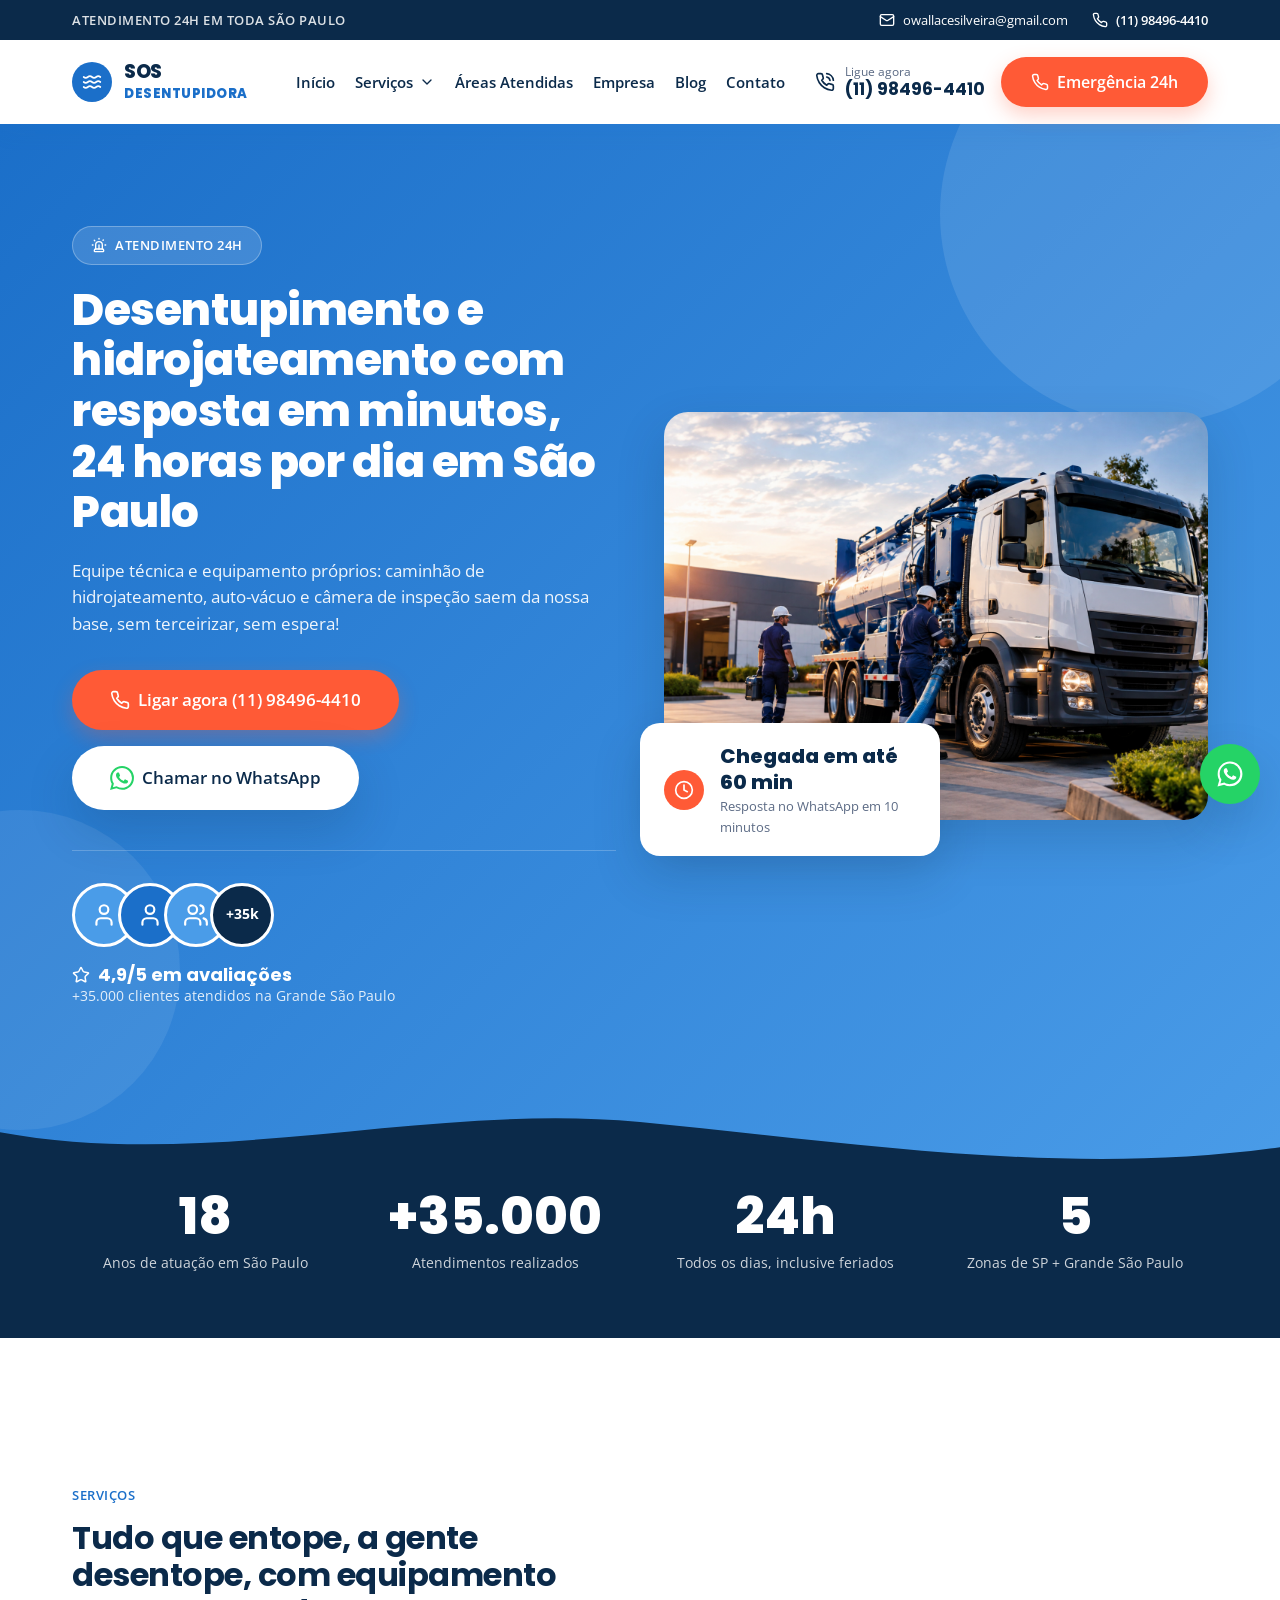
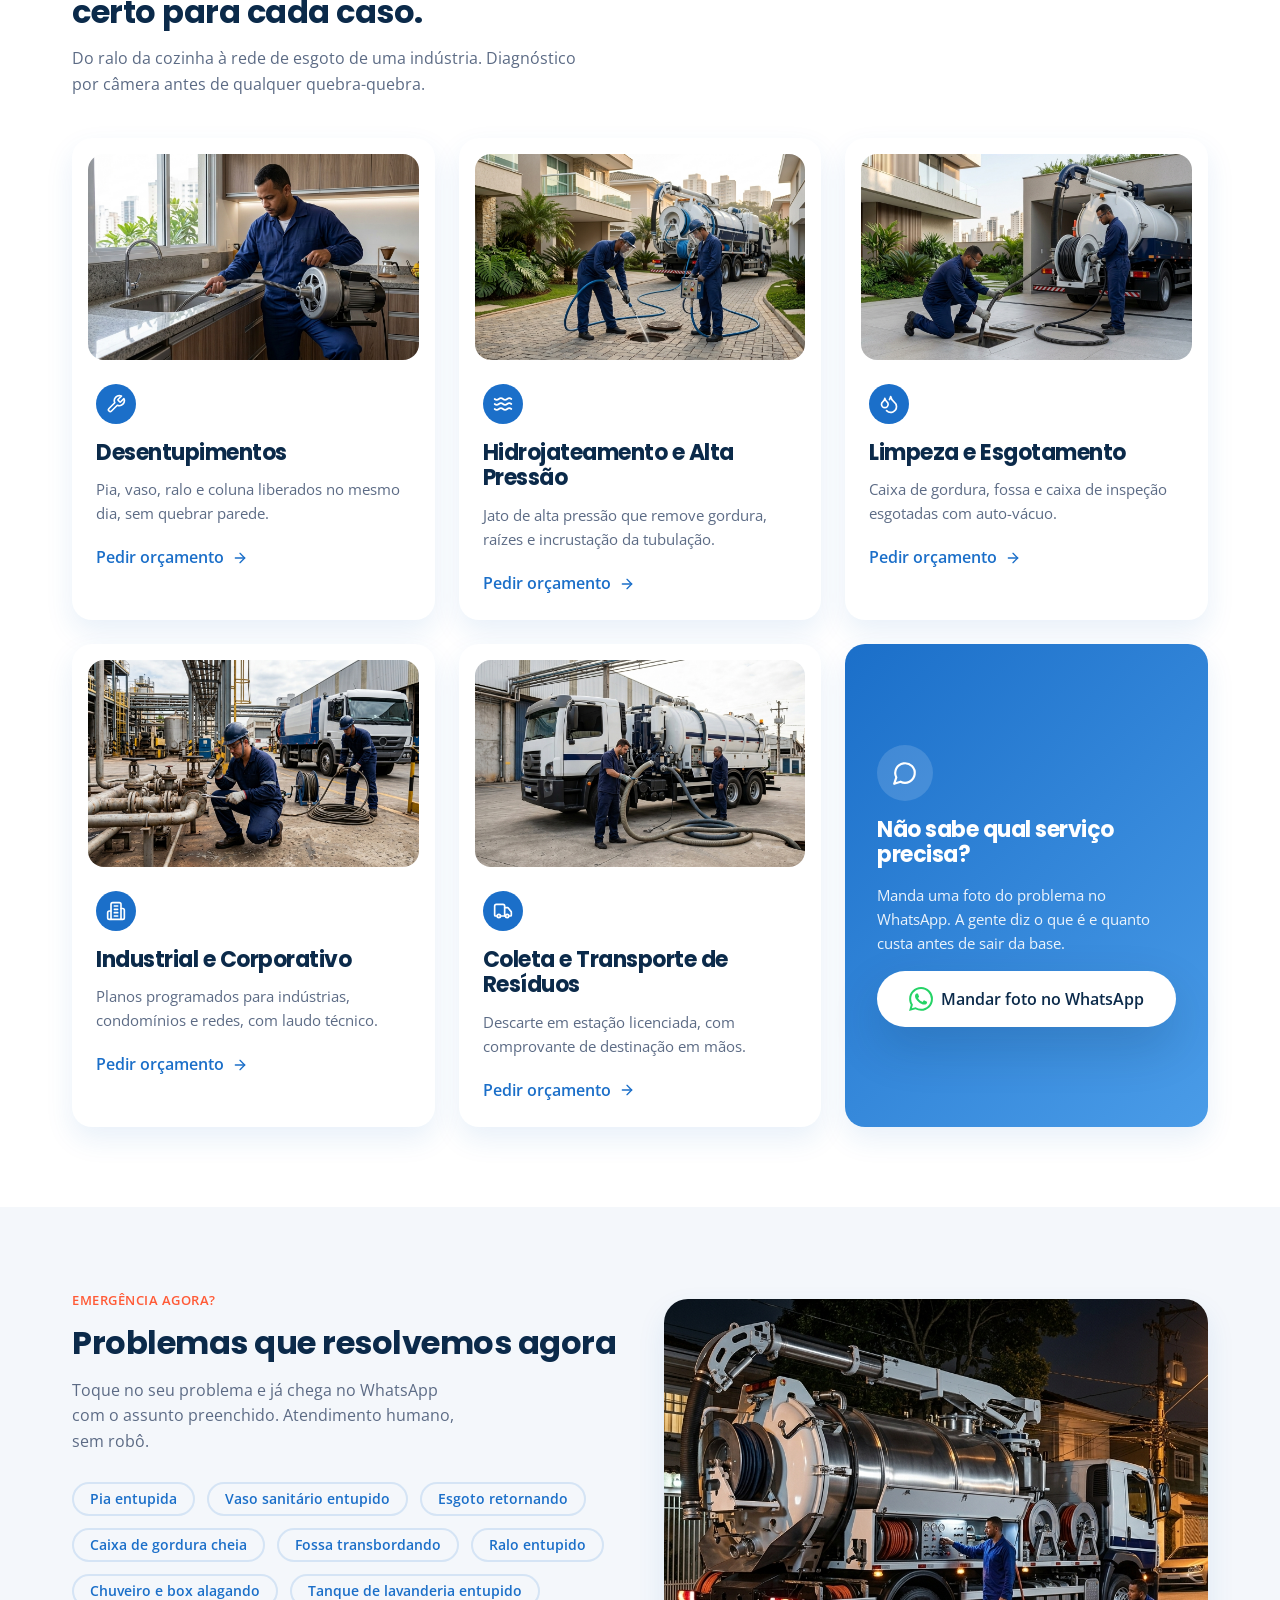
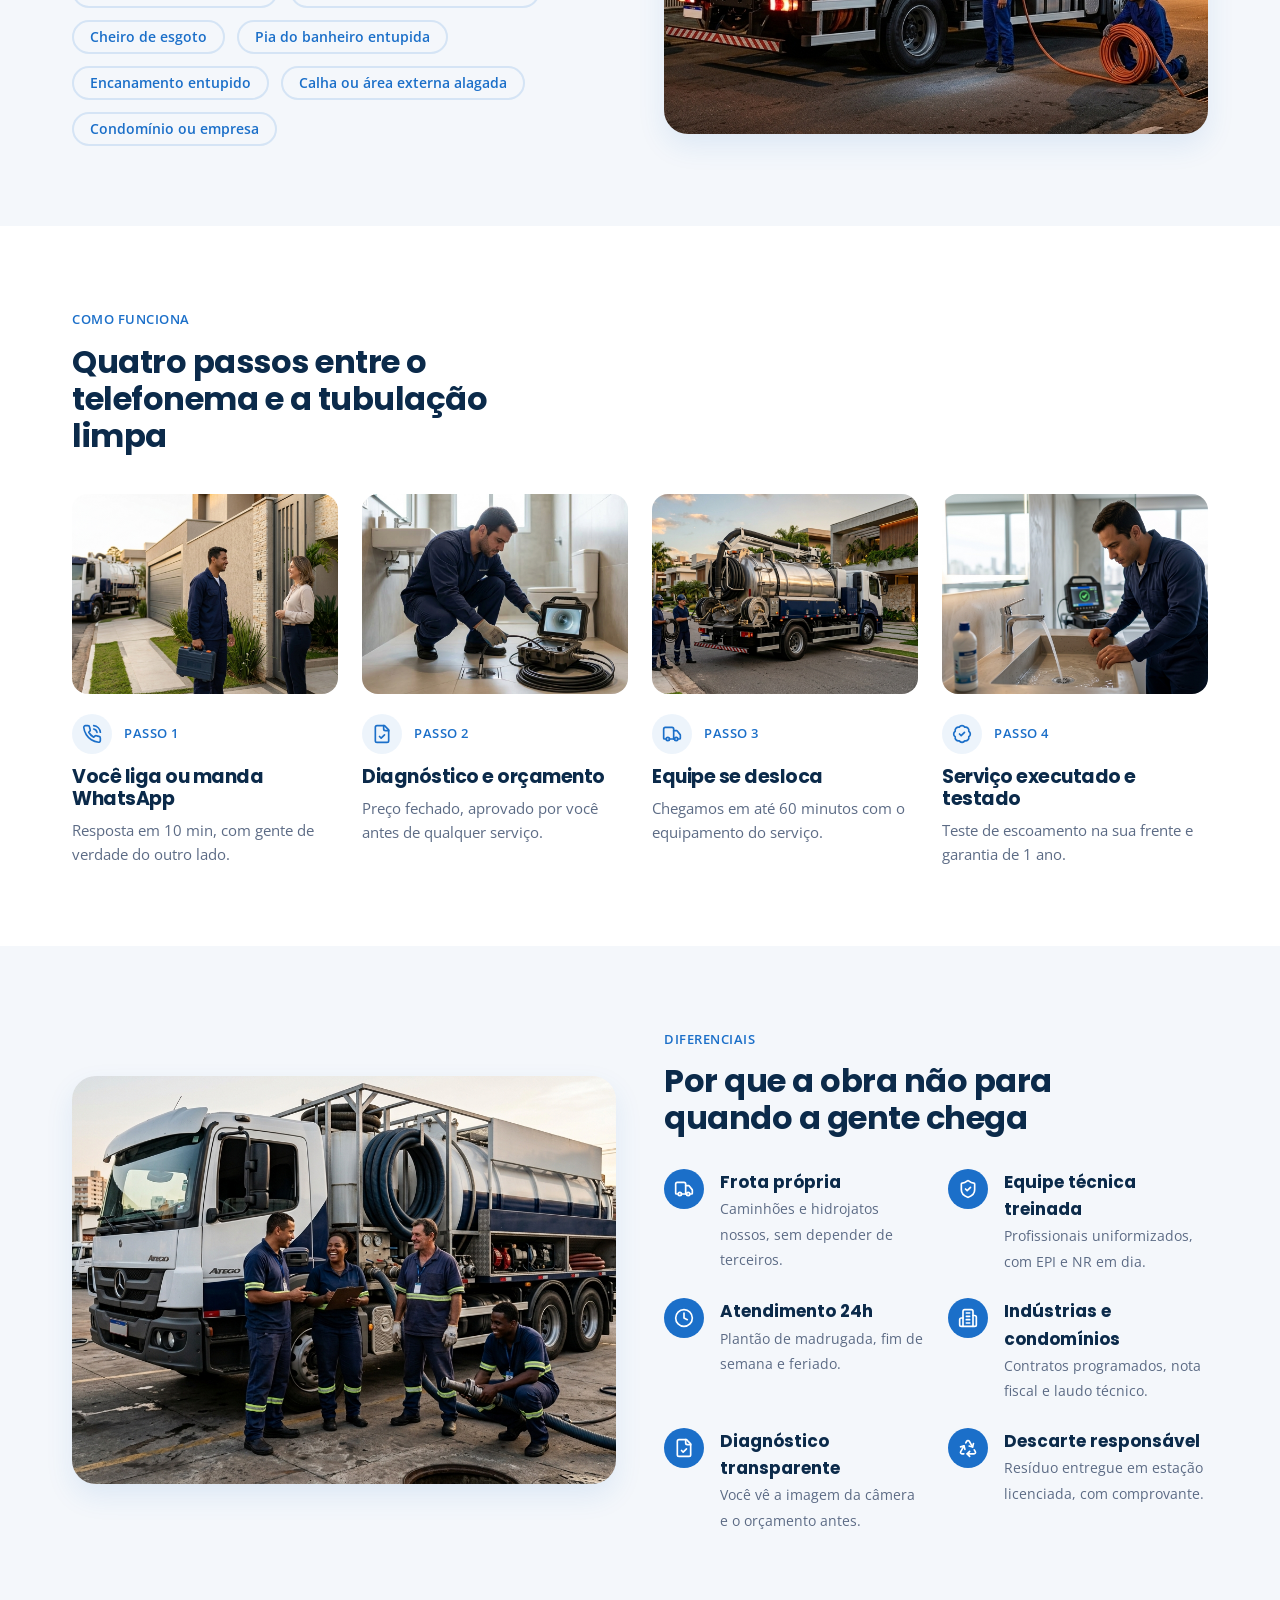
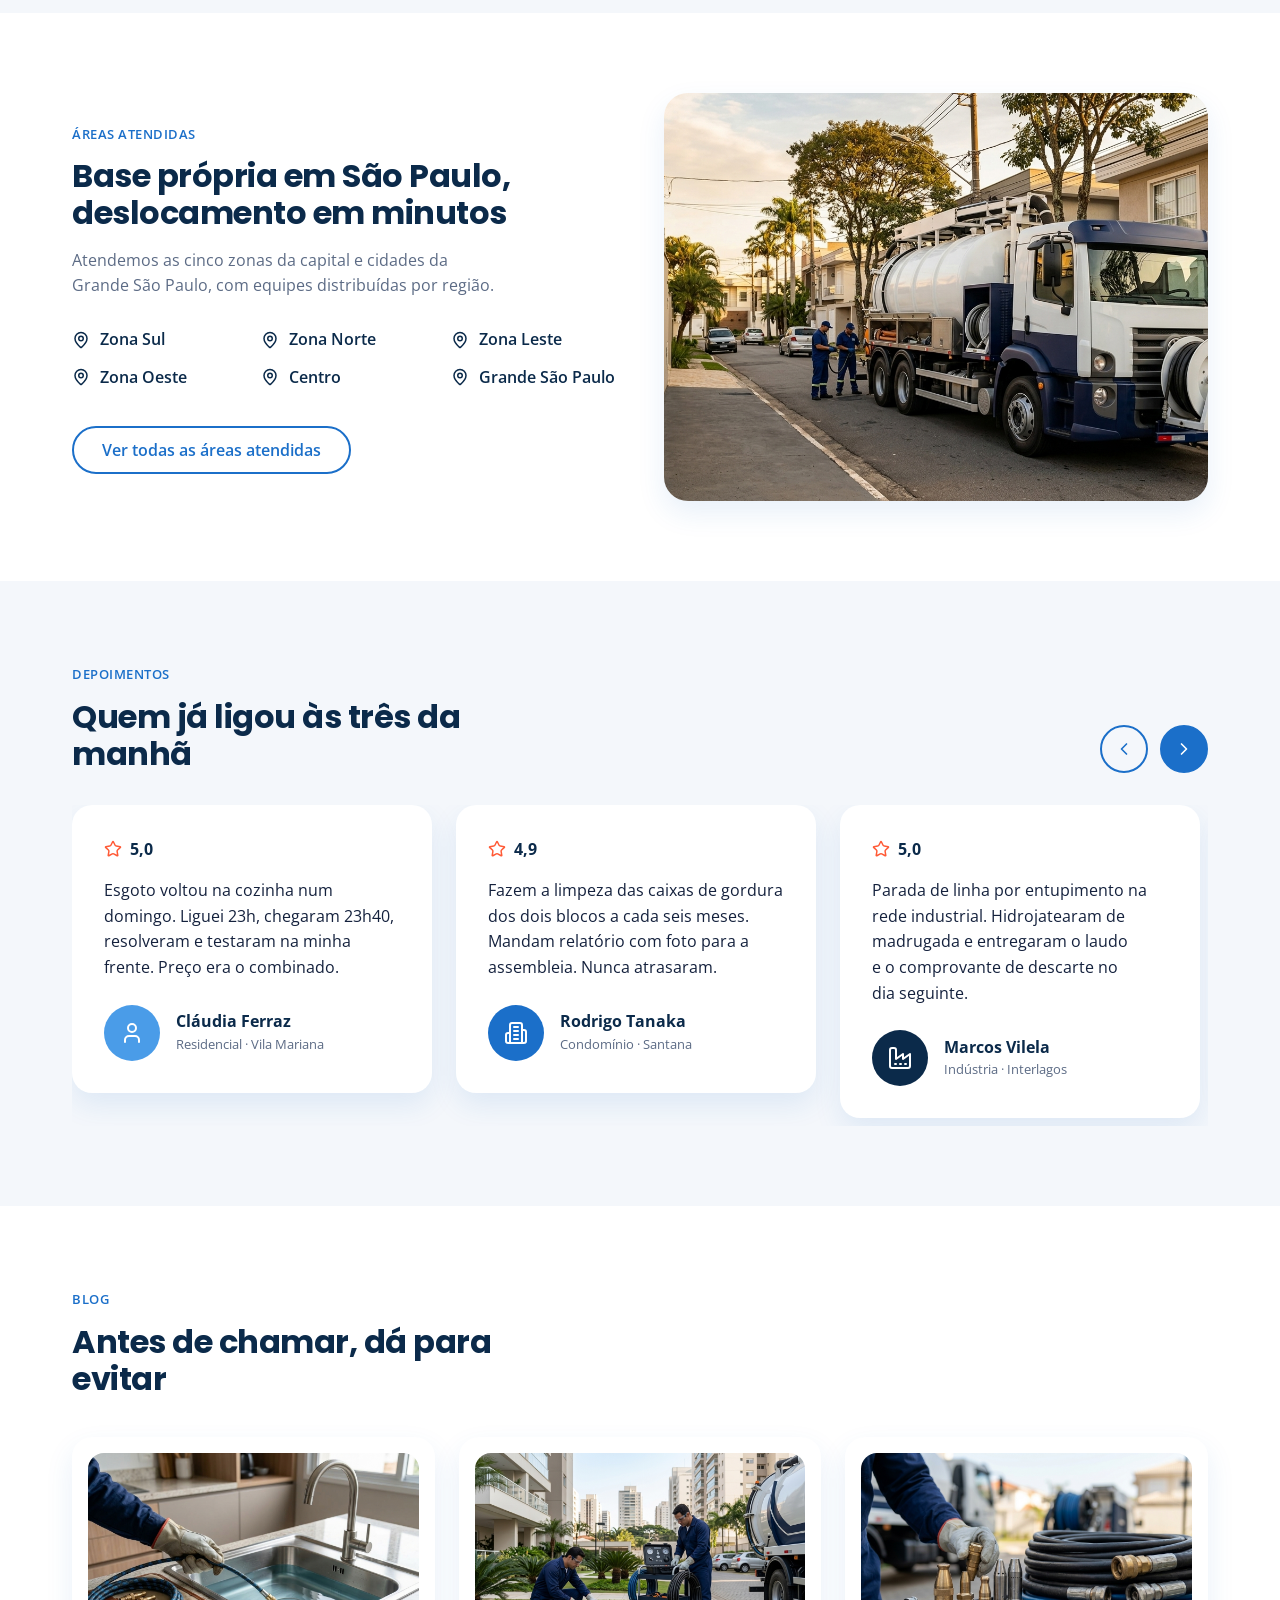
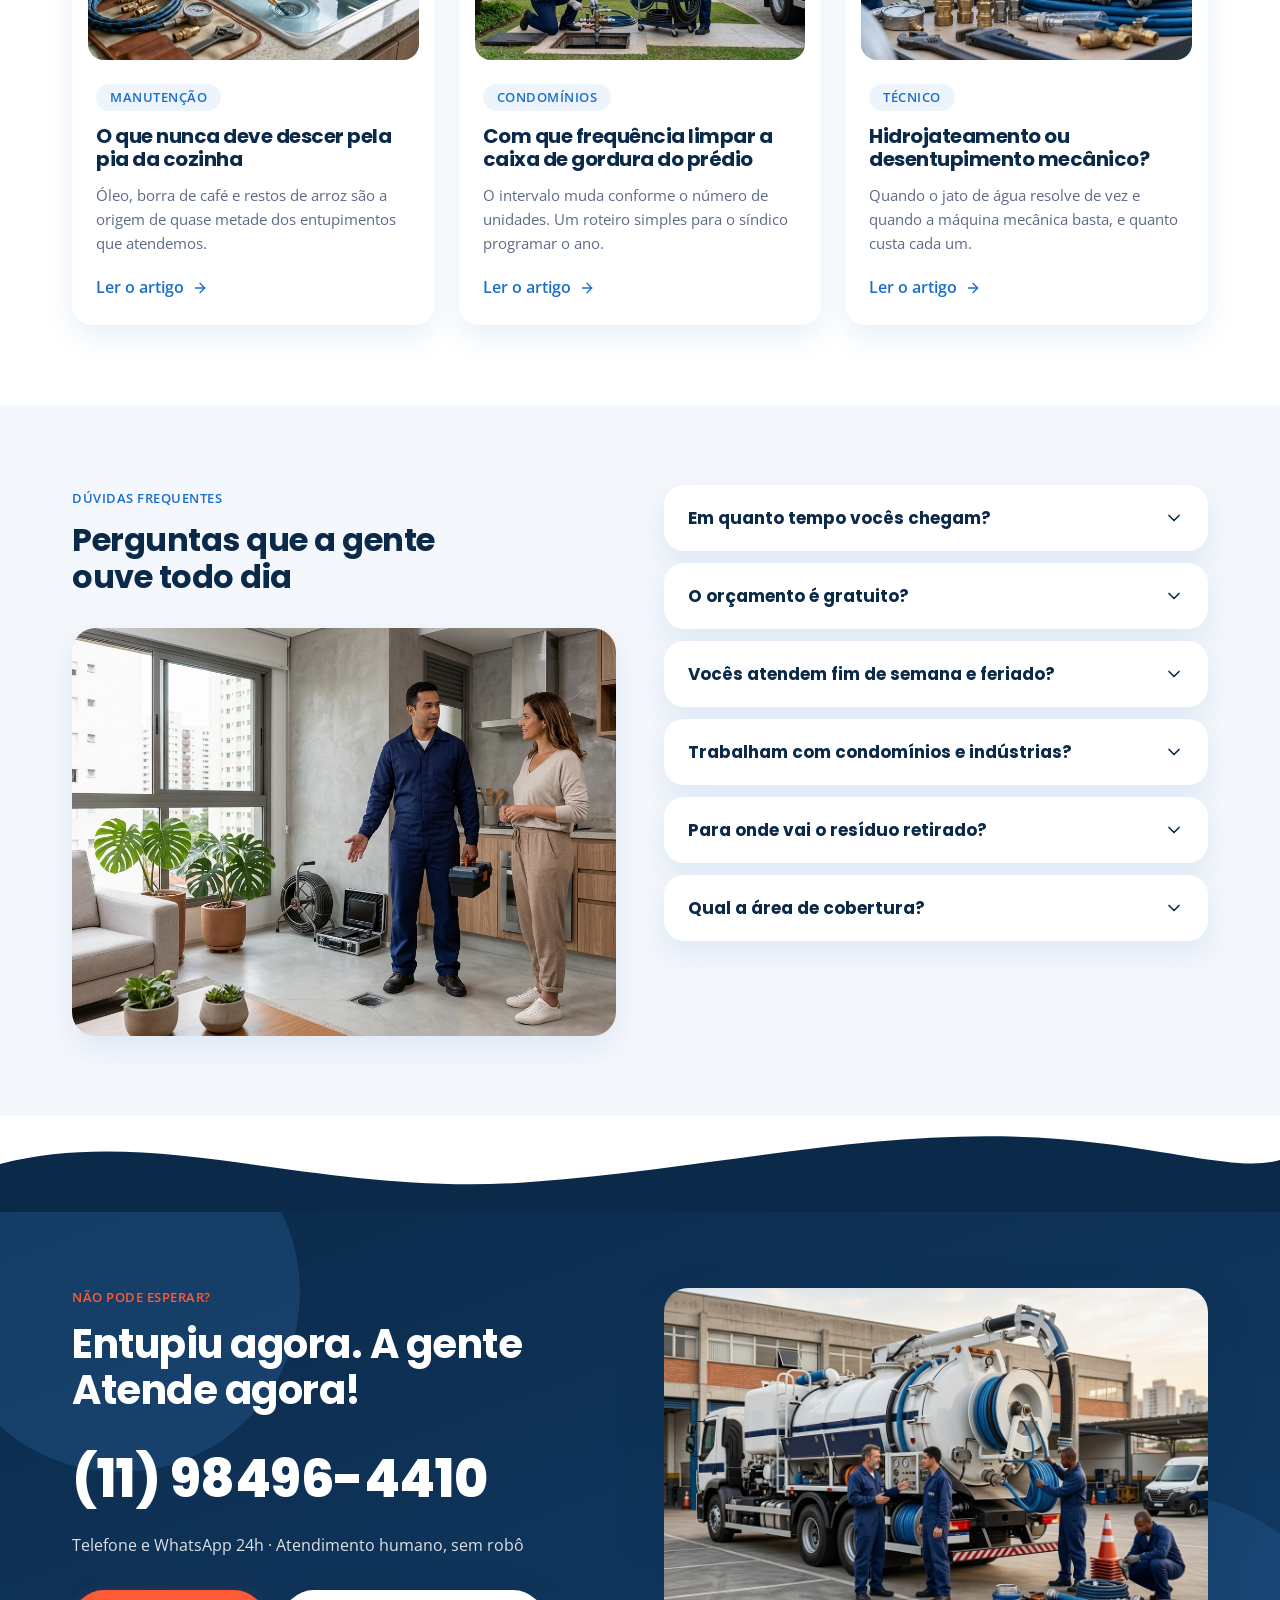
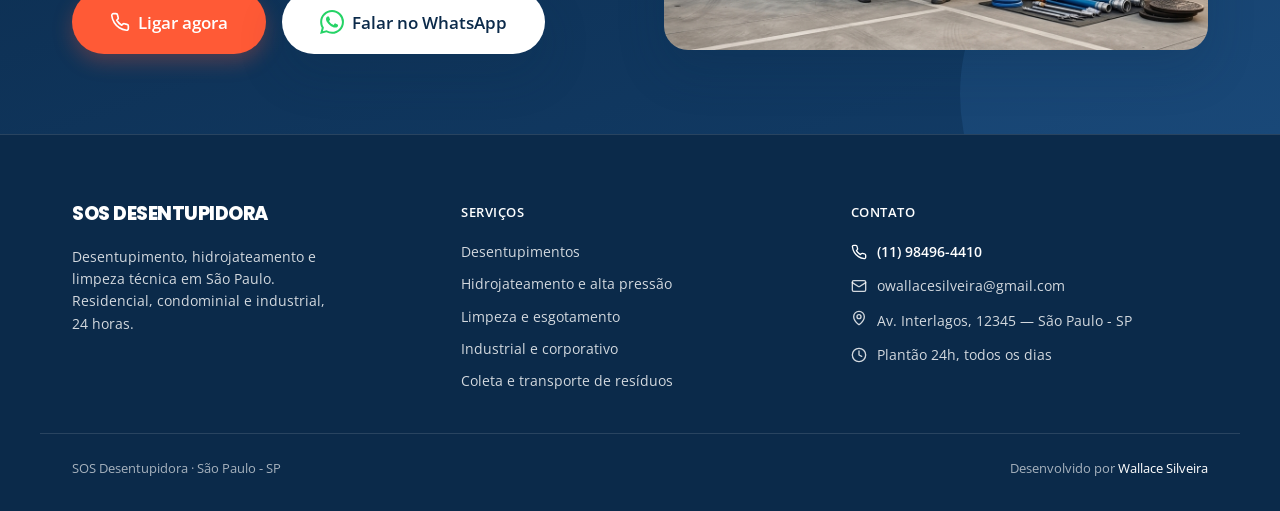
==== commit 9fb6512c: "Botões dos serviços abrem WhatsApp com mensagem do serviço" ====
--- a/index.html
+++ b/index.html
@@ -175,7 +175,7 @@
             </span></div>
             <h3 style="margin-top: 16px; color: var(--color-primary-dark);">Desentupimentos</h3>
             <p style="margin-top: 12px; color: var(--text-secondary); font-size: 15px;">Pia, vaso, ralo e coluna liberados no mesmo dia, sem quebrar parede.</p>
-            <a href="#servicos" style="display: inline-flex; align-items: center; gap: 8px; margin-top: 20px; font-weight: 600;">Ver detalhes <div class="sc-host-x" style="display: contents;"><span aria-hidden="true" style="display: inline-flex; width: 16px; height: 16px; color: currentcolor;"><svg xmlns="http://www.w3.org/2000/svg" width="16px" height="16px" viewBox="0 0 24 24" fill="none" stroke="CurrentColor" stroke-width="2" stroke-linecap="round" stroke-linejoin="round" data-lucide="arrow-right" class="lucide lucide-arrow-right"><path d="M5 12h14"></path><path d="m12 5 7 7-7 7"></path></svg></span></div></a>
+            <a href="https://wa.me/5511984964410?text=Ol%C3%A1!%20Preciso%20de%20um%20desentupimento.%20Podem%20me%20passar%20valor%20e%20prazo%20de%20atendimento%3F" target="_blank" rel="noopener" style="display: inline-flex; align-items: center; gap: 8px; margin-top: 20px; font-weight: 600;">Pedir orçamento <div class="sc-host-x" style="display: contents;"><span aria-hidden="true" style="display: inline-flex; width: 16px; height: 16px; color: currentcolor;"><svg xmlns="http://www.w3.org/2000/svg" width="16px" height="16px" viewBox="0 0 24 24" fill="none" stroke="CurrentColor" stroke-width="2" stroke-linecap="round" stroke-linejoin="round" data-lucide="arrow-right" class="lucide lucide-arrow-right"><path d="M5 12h14"></path><path d="m12 5 7 7-7 7"></path></svg></span></div></a>
           </div>
         </div></div>
 
@@ -187,7 +187,7 @@
             </span></div>
             <h3 style="margin-top: 16px; color: var(--color-primary-dark);">Hidrojateamento e Alta Pressão</h3>
             <p style="margin-top: 12px; color: var(--text-secondary); font-size: 15px;">Jato de alta pressão que remove gordura, raízes e incrustação da tubulação.</p>
-            <a href="#servicos" style="display: inline-flex; align-items: center; gap: 8px; margin-top: 20px; font-weight: 600;">Ver detalhes <div class="sc-host-x" style="display: contents;"><span aria-hidden="true" style="display: inline-flex; width: 16px; height: 16px; color: currentcolor;"><svg xmlns="http://www.w3.org/2000/svg" width="16px" height="16px" viewBox="0 0 24 24" fill="none" stroke="CurrentColor" stroke-width="2" stroke-linecap="round" stroke-linejoin="round" data-lucide="arrow-right" class="lucide lucide-arrow-right"><path d="M5 12h14"></path><path d="m12 5 7 7-7 7"></path></svg></span></div></a>
+            <a href="https://wa.me/5511984964410?text=Ol%C3%A1!%20Tenho%20interesse%20em%20hidrojateamento%2Falta%20press%C3%A3o.%20Podem%20me%20passar%20um%20or%C3%A7amento%3F" target="_blank" rel="noopener" style="display: inline-flex; align-items: center; gap: 8px; margin-top: 20px; font-weight: 600;">Pedir orçamento <div class="sc-host-x" style="display: contents;"><span aria-hidden="true" style="display: inline-flex; width: 16px; height: 16px; color: currentcolor;"><svg xmlns="http://www.w3.org/2000/svg" width="16px" height="16px" viewBox="0 0 24 24" fill="none" stroke="CurrentColor" stroke-width="2" stroke-linecap="round" stroke-linejoin="round" data-lucide="arrow-right" class="lucide lucide-arrow-right"><path d="M5 12h14"></path><path d="m12 5 7 7-7 7"></path></svg></span></div></a>
           </div>
         </div></div>
 
@@ -199,7 +199,7 @@
             </span></div>
             <h3 style="margin-top: 16px; color: var(--color-primary-dark);">Limpeza e Esgotamento</h3>
             <p style="margin-top: 12px; color: var(--text-secondary); font-size: 15px;">Caixa de gordura, fossa e caixa de inspeção esgotadas com auto-vácuo.</p>
-            <a href="#servicos" style="display: inline-flex; align-items: center; gap: 8px; margin-top: 20px; font-weight: 600;">Ver detalhes <div class="sc-host-x" style="display: contents;"><span aria-hidden="true" style="display: inline-flex; width: 16px; height: 16px; color: currentcolor;"><svg xmlns="http://www.w3.org/2000/svg" width="16px" height="16px" viewBox="0 0 24 24" fill="none" stroke="CurrentColor" stroke-width="2" stroke-linecap="round" stroke-linejoin="round" data-lucide="arrow-right" class="lucide lucide-arrow-right"><path d="M5 12h14"></path><path d="m12 5 7 7-7 7"></path></svg></span></div></a>
+            <a href="https://wa.me/5511984964410?text=Ol%C3%A1!%20Preciso%20de%20limpeza%20e%20esgotamento%20(caixa%20de%20gordura%2Ffossa).%20Podem%20me%20passar%20um%20or%C3%A7amento%3F" target="_blank" rel="noopener" style="display: inline-flex; align-items: center; gap: 8px; margin-top: 20px; font-weight: 600;">Pedir orçamento <div class="sc-host-x" style="display: contents;"><span aria-hidden="true" style="display: inline-flex; width: 16px; height: 16px; color: currentcolor;"><svg xmlns="http://www.w3.org/2000/svg" width="16px" height="16px" viewBox="0 0 24 24" fill="none" stroke="CurrentColor" stroke-width="2" stroke-linecap="round" stroke-linejoin="round" data-lucide="arrow-right" class="lucide lucide-arrow-right"><path d="M5 12h14"></path><path d="m12 5 7 7-7 7"></path></svg></span></div></a>
           </div>
         </div></div>
 
@@ -211,7 +211,7 @@
             </span></div>
             <h3 style="margin-top: 16px; color: var(--color-primary-dark);">Industrial e Corporativo</h3>
             <p style="margin-top: 12px; color: var(--text-secondary); font-size: 15px;">Planos programados para indústrias, condomínios e redes, com laudo técnico.</p>
-            <a href="#servicos" style="display: inline-flex; align-items: center; gap: 8px; margin-top: 20px; font-weight: 600;">Ver detalhes <div class="sc-host-x" style="display: contents;"><span aria-hidden="true" style="display: inline-flex; width: 16px; height: 16px; color: currentcolor;"><svg xmlns="http://www.w3.org/2000/svg" width="16px" height="16px" viewBox="0 0 24 24" fill="none" stroke="CurrentColor" stroke-width="2" stroke-linecap="round" stroke-linejoin="round" data-lucide="arrow-right" class="lucide lucide-arrow-right"><path d="M5 12h14"></path><path d="m12 5 7 7-7 7"></path></svg></span></div></a>
+            <a href="https://wa.me/5511984964410?text=Ol%C3%A1!%20Preciso%20de%20atendimento%20industrial%2Fcorporativo.%20Podem%20me%20passar%20um%20or%C3%A7amento%3F" target="_blank" rel="noopener" style="display: inline-flex; align-items: center; gap: 8px; margin-top: 20px; font-weight: 600;">Pedir orçamento <div class="sc-host-x" style="display: contents;"><span aria-hidden="true" style="display: inline-flex; width: 16px; height: 16px; color: currentcolor;"><svg xmlns="http://www.w3.org/2000/svg" width="16px" height="16px" viewBox="0 0 24 24" fill="none" stroke="CurrentColor" stroke-width="2" stroke-linecap="round" stroke-linejoin="round" data-lucide="arrow-right" class="lucide lucide-arrow-right"><path d="M5 12h14"></path><path d="m12 5 7 7-7 7"></path></svg></span></div></a>
           </div>
         </div></div>
 
@@ -223,7 +223,7 @@
             </span></div>
             <h3 style="margin-top: 16px; color: var(--color-primary-dark);">Coleta e Transporte de Resíduos</h3>
             <p style="margin-top: 12px; color: var(--text-secondary); font-size: 15px;">Descarte em estação licenciada, com comprovante de destinação em mãos.</p>
-            <a href="#servicos" style="display: inline-flex; align-items: center; gap: 8px; margin-top: 20px; font-weight: 600;">Ver detalhes <div class="sc-host-x" style="display: contents;"><span aria-hidden="true" style="display: inline-flex; width: 16px; height: 16px; color: currentcolor;"><svg xmlns="http://www.w3.org/2000/svg" width="16px" height="16px" viewBox="0 0 24 24" fill="none" stroke="CurrentColor" stroke-width="2" stroke-linecap="round" stroke-linejoin="round" data-lucide="arrow-right" class="lucide lucide-arrow-right"><path d="M5 12h14"></path><path d="m12 5 7 7-7 7"></path></svg></span></div></a>
+            <a href="https://wa.me/5511984964410?text=Ol%C3%A1!%20Preciso%20de%20coleta%20e%20transporte%20de%20res%C3%ADduos.%20Podem%20me%20passar%20um%20or%C3%A7amento%3F" target="_blank" rel="noopener" style="display: inline-flex; align-items: center; gap: 8px; margin-top: 20px; font-weight: 600;">Pedir orçamento <div class="sc-host-x" style="display: contents;"><span aria-hidden="true" style="display: inline-flex; width: 16px; height: 16px; color: currentcolor;"><svg xmlns="http://www.w3.org/2000/svg" width="16px" height="16px" viewBox="0 0 24 24" fill="none" stroke="CurrentColor" stroke-width="2" stroke-linecap="round" stroke-linejoin="round" data-lucide="arrow-right" class="lucide lucide-arrow-right"><path d="M5 12h14"></path><path d="m12 5 7 7-7 7"></path></svg></span></div></a>
           </div>
         </div></div>
 
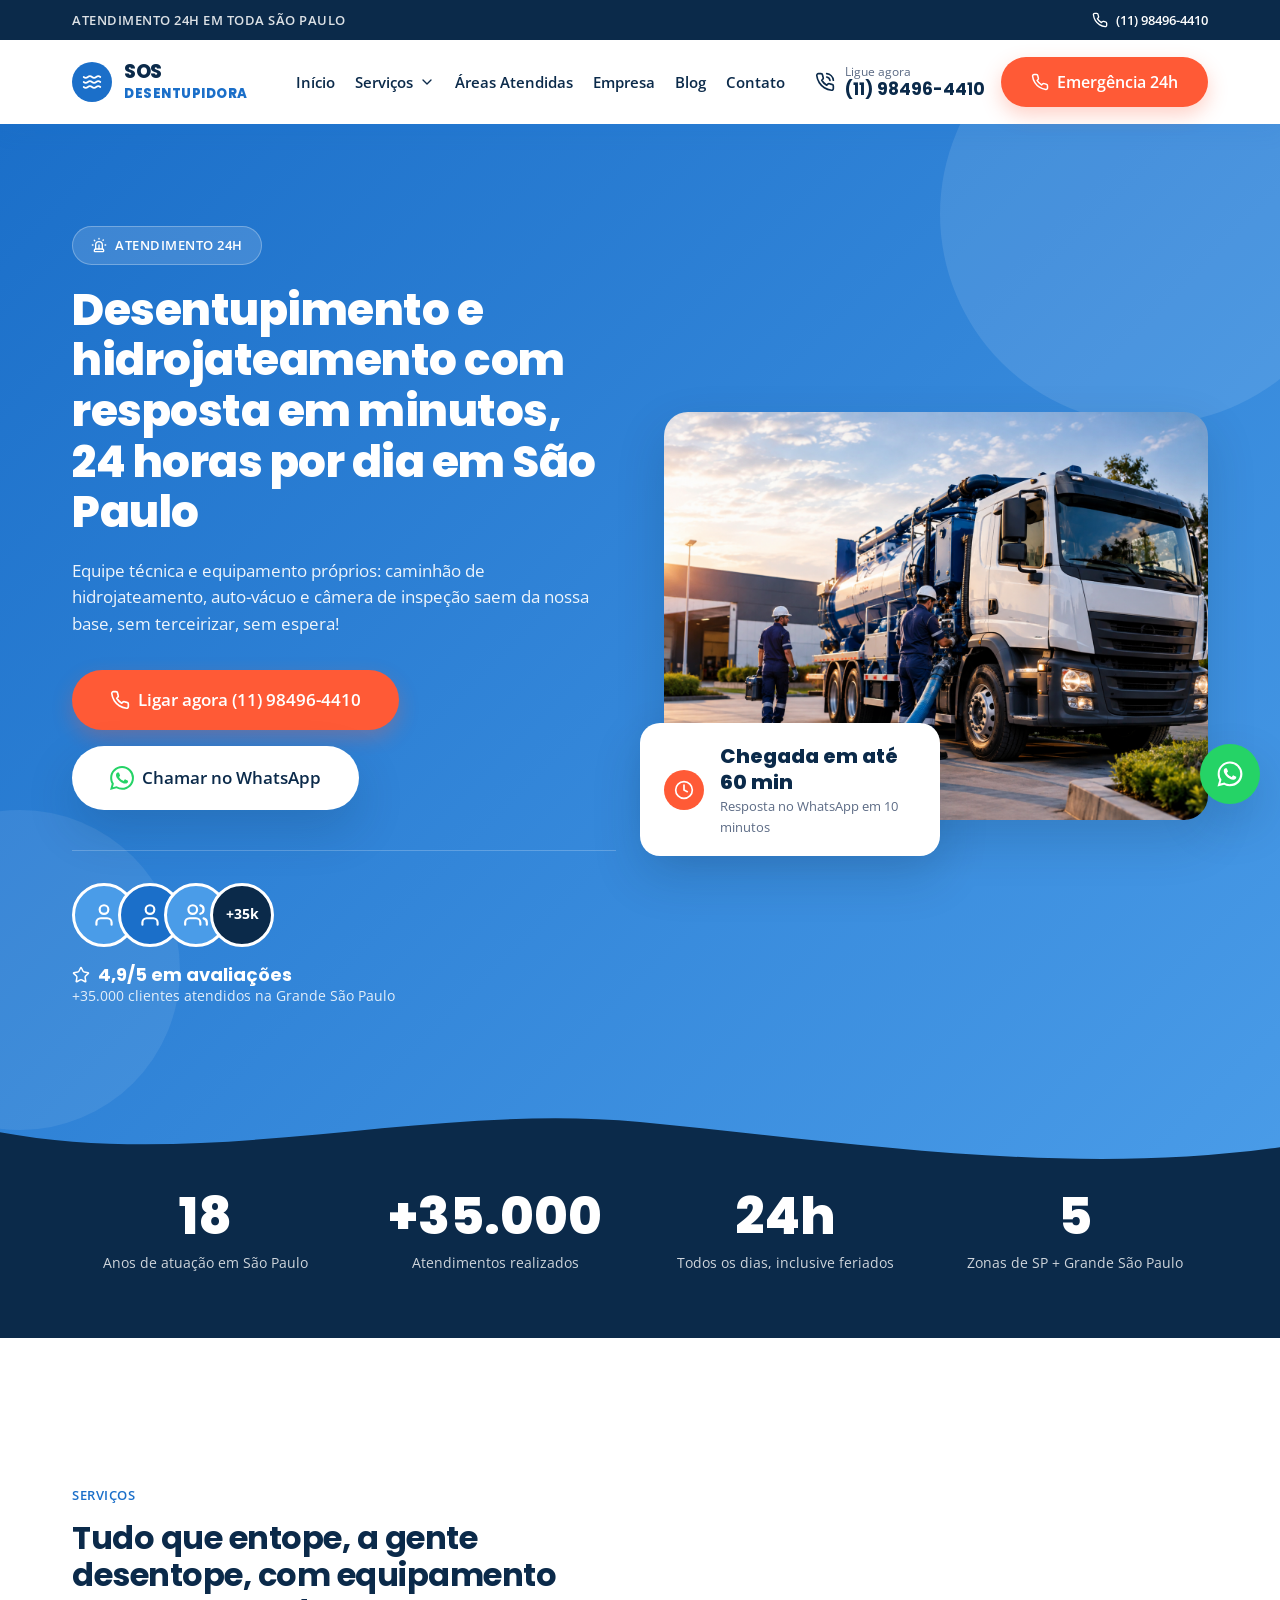
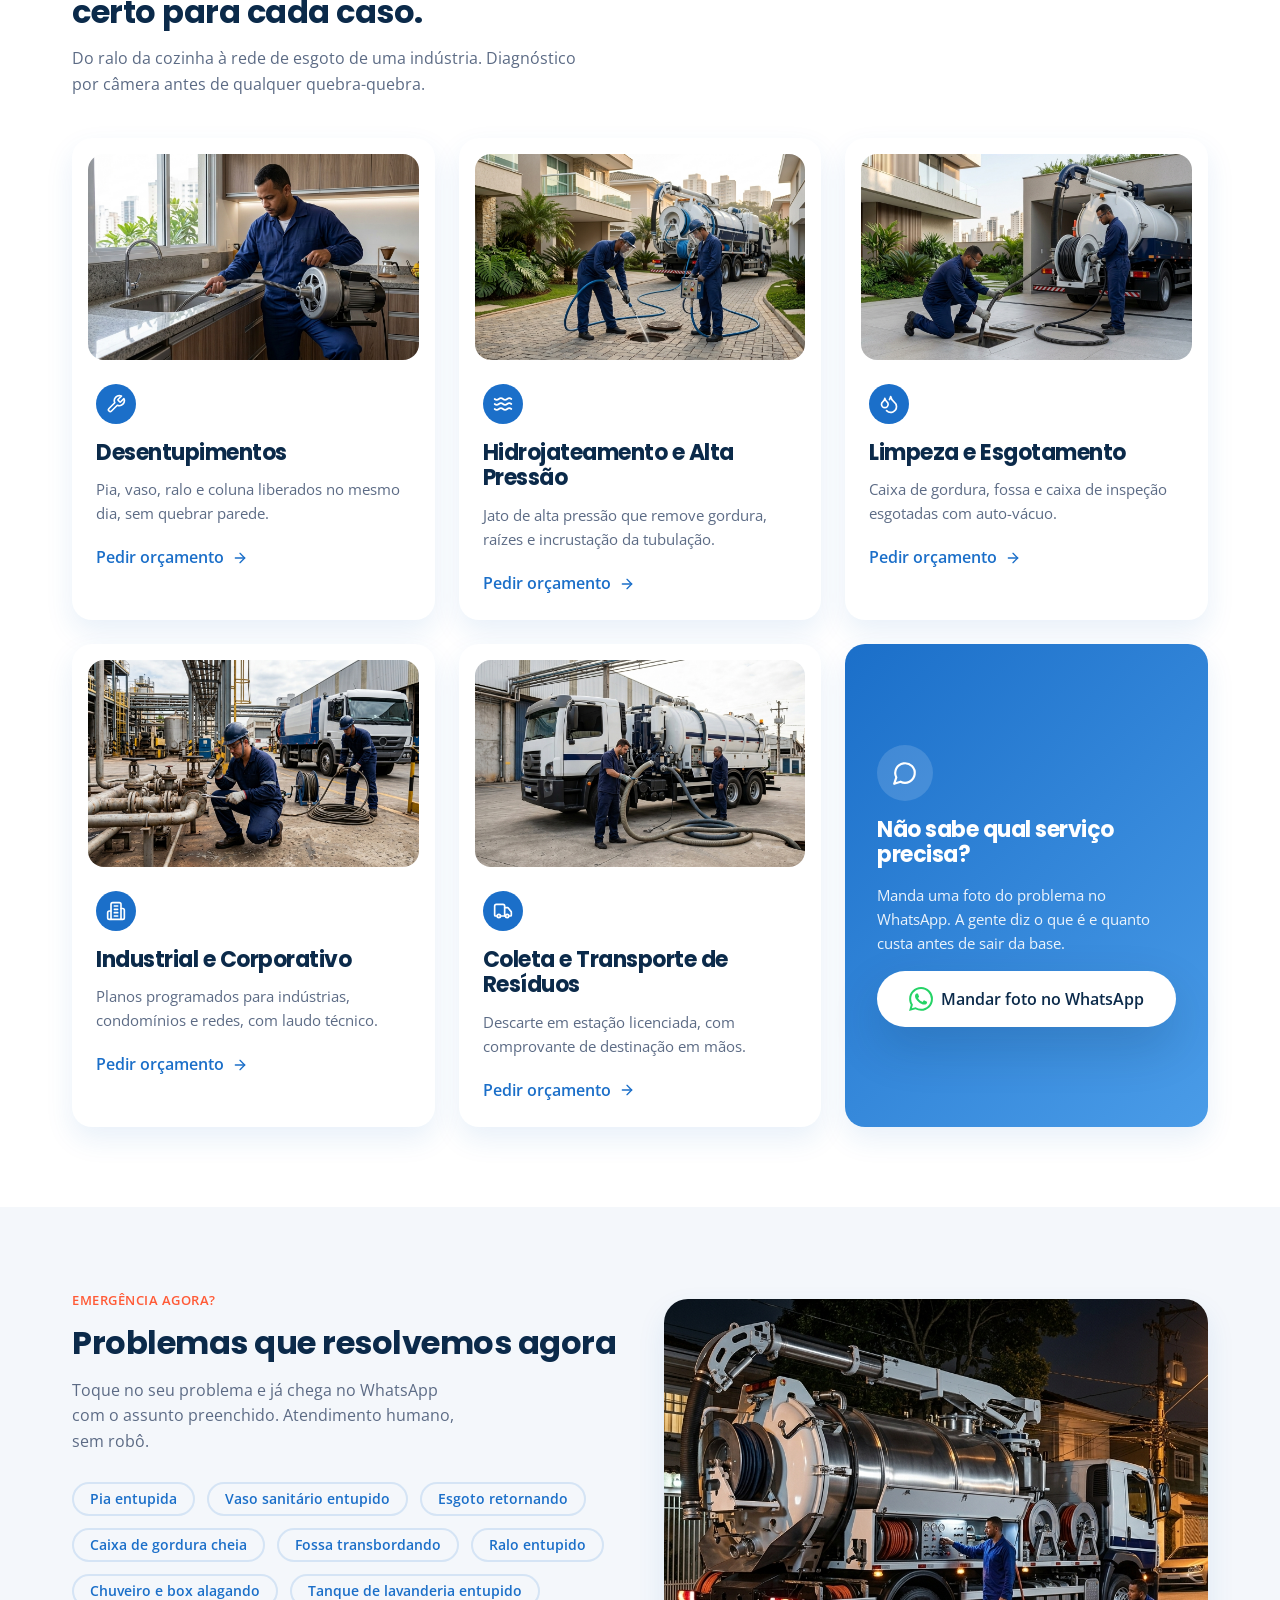
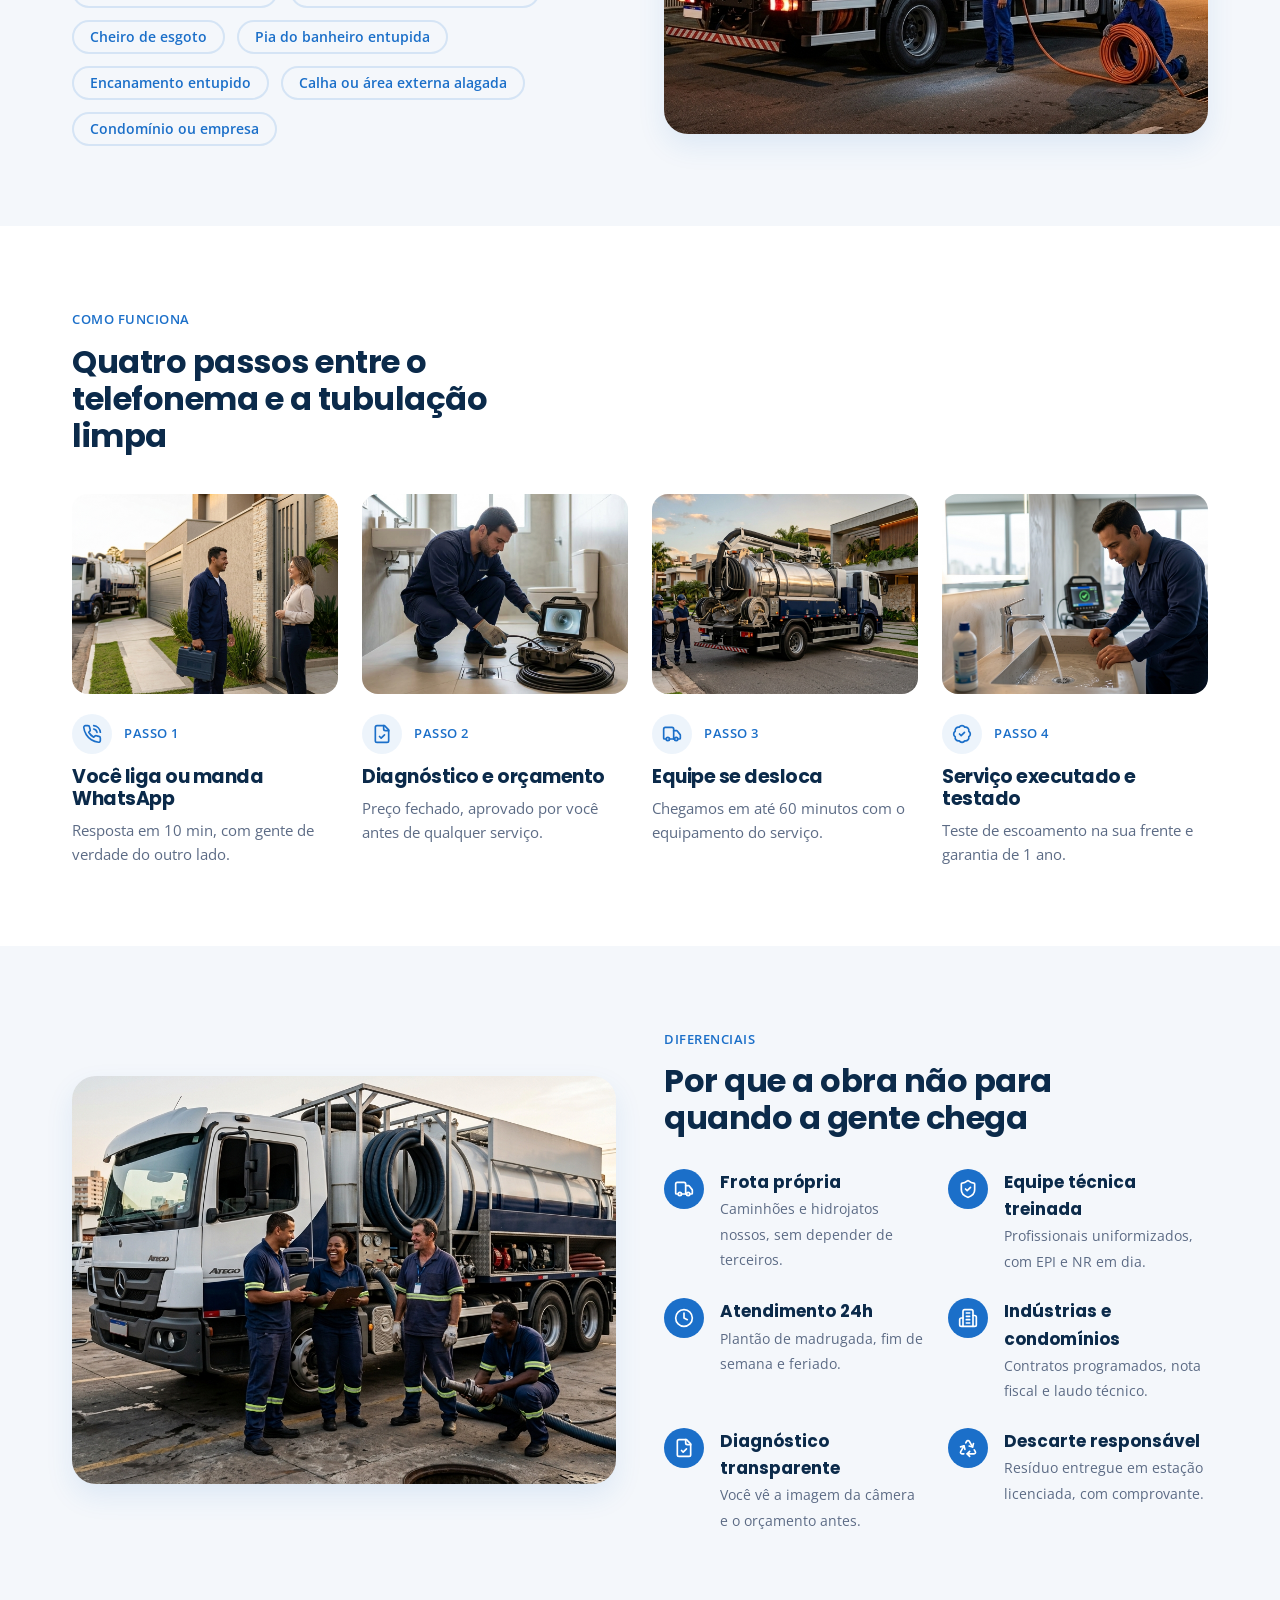
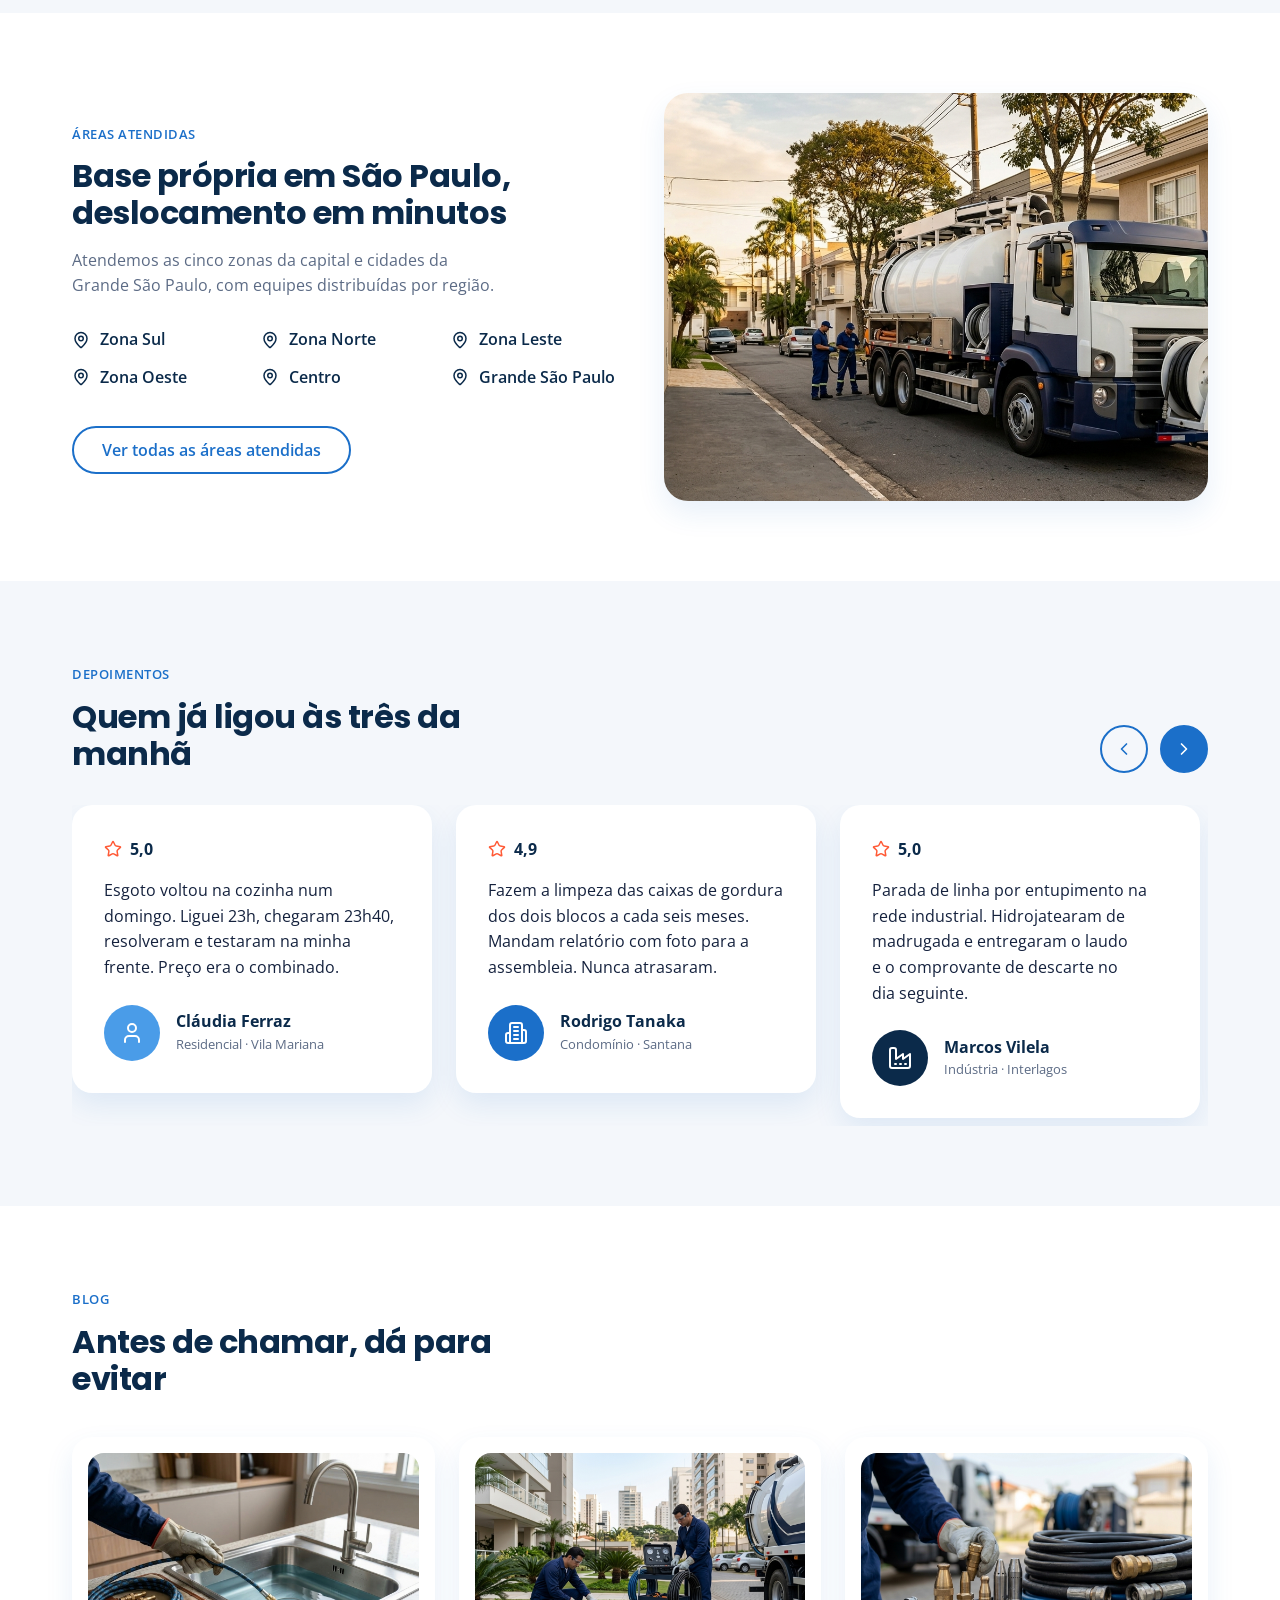
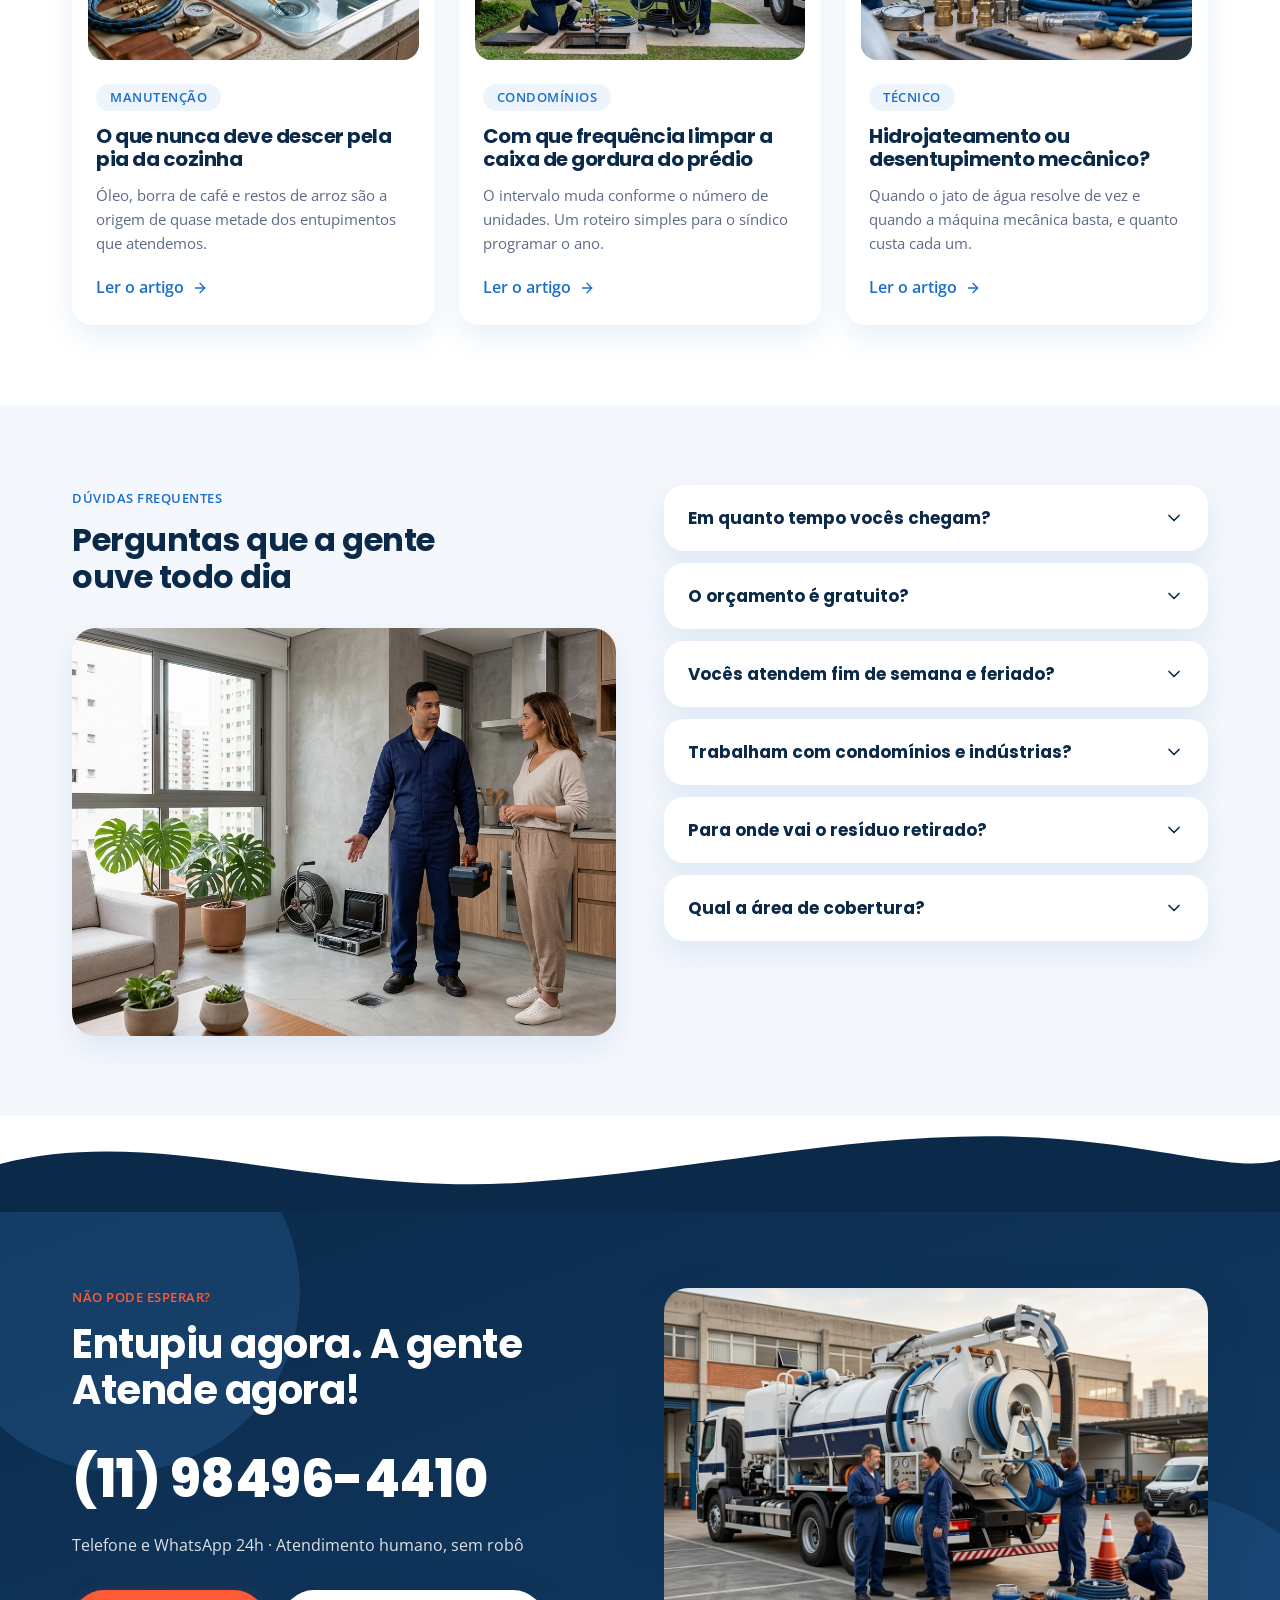
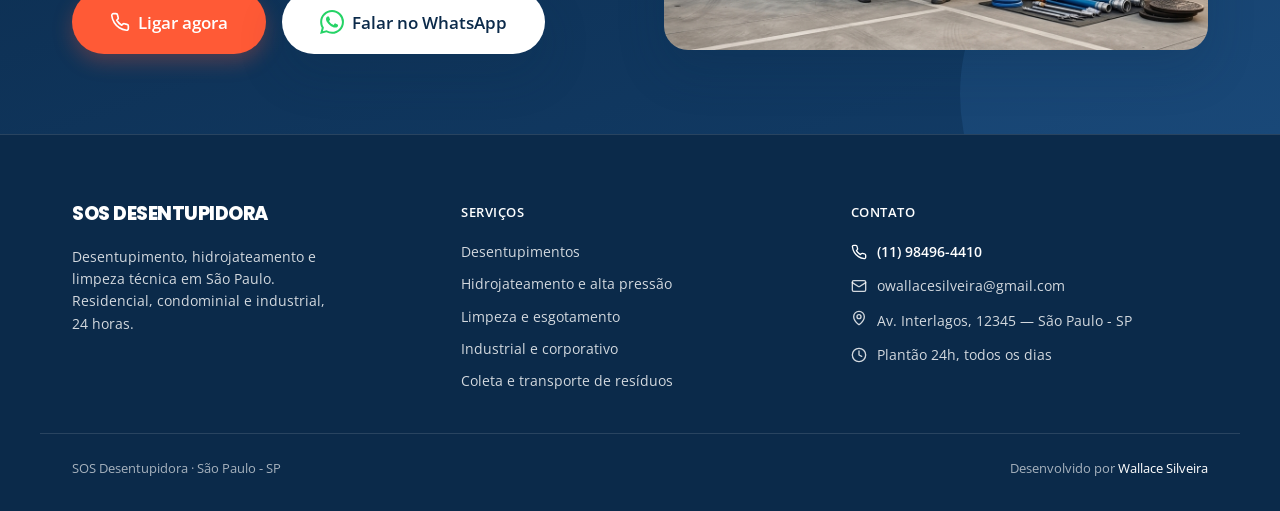
==== commit 59e34c07: "Barra do topo compacta e sem e-mail" ====
--- a/index.html
+++ b/index.html
@@ -17,10 +17,9 @@
   <header style="position: sticky; top: 0px; z-index: 60; background: rgb(255, 255, 255); box-shadow: rgba(27, 111, 201, 0.1) 0px 6px 22px;">
     
       <div style="background: var(--color-primary-dark); color: rgb(255, 255, 255);">
-        <div class="azul-container" style="display: flex; flex-wrap: wrap; gap: 8px 24px; align-items: center; justify-content: space-between; min-height: 40px; padding-top: 6px; padding-bottom: 6px;">
+        <div class="azul-container m-topbar" style="display: flex; flex-wrap: wrap; gap: 8px 24px; align-items: center; justify-content: space-between; min-height: 40px; padding-top: 6px; padding-bottom: 6px;">
           <span class="azul-label" style="color: rgba(255, 255, 255, 0.86);">Atendimento 24h em toda São Paulo</span>
           <div style="display: flex; flex-wrap: wrap; gap: 8px 24px; align-items: center; font-size: 13px; color: rgba(255, 255, 255, 0.92);">
-            <a href="mailto:owallacesilveira@gmail.com" style="color: rgb(255, 255, 255); display: inline-flex; align-items: center; gap: 8px;"><div class="sc-host-x" style="display: contents;"><span aria-hidden="true" style="display: inline-flex; width: 16px; height: 16px; color: currentcolor;"><svg xmlns="http://www.w3.org/2000/svg" width="16px" height="16px" viewBox="0 0 24 24" fill="none" stroke="CurrentColor" stroke-width="2" stroke-linecap="round" stroke-linejoin="round" data-lucide="mail" class="lucide lucide-mail"><rect width="20" height="16" x="2" y="4" rx="2"></rect><path d="m22 7-8.97 5.7a1.94 1.94 0 0 1-2.06 0L2 7"></path></svg></span></div>owallacesilveira@gmail.com</a>
             <a href="tel:+5511984964410" style="color: rgb(255, 255, 255); display: inline-flex; align-items: center; gap: 8px; font-weight: 600;"><div class="sc-host-x" style="display: contents;"><span aria-hidden="true" style="display: inline-flex; width: 16px; height: 16px; color: currentcolor;"><svg xmlns="http://www.w3.org/2000/svg" width="16px" height="16px" viewBox="0 0 24 24" fill="none" stroke="CurrentColor" stroke-width="2" stroke-linecap="round" stroke-linejoin="round" data-lucide="phone" class="lucide lucide-phone"><path d="M22 16.92v3a2 2 0 0 1-2.18 2 19.79 19.79 0 0 1-8.63-3.07 19.5 19.5 0 0 1-6-6 19.79 19.79 0 0 1-3.07-8.67A2 2 0 0 1 4.11 2h3a2 2 0 0 1 2 1.72 12.84 12.84 0 0 0 .7 2.81 2 2 0 0 1-.45 2.11L8.09 9.91a16 16 0 0 0 6 6l1.27-1.27a2 2 0 0 1 2.11-.45 12.84 12.84 0 0 0 2.81.7A2 2 0 0 1 22 16.92z"></path></svg></span></div>(11) 98496-4410</a>
           </div>
         </div>
@@ -576,7 +575,7 @@
   </section>
 
   <div class="sc-host-x" style="display: contents;"><div aria-hidden="true" style="display: block; line-height: 0; transform: none;"><svg viewBox="0 0 1440 140" preserveAspectRatio="none" style="display: block; width: 100%; height: 96px;"><path d="M0,70 C180,10 360,120 600,96 C840,72 1020,4 1240,40 C1340,56 1400,80 1440,64 L1440,140 L0,140 Z" fill="#0B2A4A"></path></svg></div></div>
-  <section id="contato" style="position: relative; background: var(--gradient-navy); color: rgb(255, 255, 255); padding: clamp(40px, 6vw, 72px) 0px clamp(48px, 7vw, 80px); overflow: hidden;">
+  <section class="m-contato" id="contato" style="position: relative; background: var(--gradient-navy); color: rgb(255, 255, 255); padding: clamp(40px, 6vw, 72px) 0px clamp(48px, 7vw, 80px); overflow: hidden;">
     <span aria-hidden="true" style="position: absolute; top: -100px; left: -60px; width: 360px; height: 360px; border-radius: 50%; background: rgba(74, 156, 232, 0.16);"></span>
     <span aria-hidden="true" style="position: absolute; bottom: -160px; right: -80px; width: 400px; height: 400px; border-radius: 50%; background: rgba(74, 156, 232, 0.12);"></span>
     <div class="azul-container" style="position: relative; display: grid; gap: clamp(32px, 5vw, 48px); grid-template-columns: repeat(auto-fit, minmax(min(100%, 320px), 1fr)); align-items: center;">
@@ -596,7 +595,7 @@
     </div>
   </section>
 
-  <footer style="background: var(--color-primary-dark); color: rgba(255, 255, 255, 0.82); padding: clamp(40px, 6vw, 64px) 0px 32px; border-top: 1px solid rgba(255, 255, 255, 0.12);">
+  <footer class="m-footer" style="background: var(--color-primary-dark); color: rgba(255, 255, 255, 0.82); padding: clamp(40px, 6vw, 64px) 0px 32px; border-top: 1px solid rgba(255, 255, 255, 0.12);">
     <div class="azul-container" style="display: grid; gap: 32px; grid-template-columns: repeat(auto-fit, minmax(min(100%, 240px), 1fr));">
       <div>
         <span style="font-family: var(--font-display); font-weight: 800; font-size: 19px; letter-spacing: -0.5px; text-transform: uppercase; color: rgb(255, 255, 255);">SOS Desentupidora</span>
--- a/css/style.css
+++ b/css/style.css
@@ -654,3 +654,25 @@
   .m-dif .azul-container > div:last-child > div:last-child span span:first-child { font-size: 15px !important; }
   .m-dif .azul-container > div:last-child > div:last-child span span:last-child { font-size: 13px !important; line-height: 1.4; }
 }
+
+/* Mobile: rodape e bloco de contato mais compactos */
+@media (max-width: 759px) {
+  .m-contato a[href^="tel"]:not([style*="inline-flex"]) { font-size: 28px !important; margin-top: 16px !important; }
+  .m-contato h2 { font-size: 24px !important; }
+  .m-contato .azul-container > div:last-child { display: none !important; }
+  .m-footer { padding-top: 28px !important; padding-bottom: 20px !important; }
+  .m-footer > .azul-container:first-child { grid-template-columns: 1fr 1fr !important; gap: 22px 16px !important; }
+  .m-footer > .azul-container:first-child > div { grid-column: 1 / -1; }
+  .m-footer .azul-container:first-child > div:nth-child(2) > div { display: grid !important; grid-template-columns: 1fr 1fr; gap: 8px 16px !important; }
+  .m-footer p { margin-top: 8px !important; font-size: 13px !important; }
+  .m-footer .azul-container > div > div { gap: 8px !important; margin-top: 10px !important; font-size: 13px !important; }
+  .m-footer > .azul-container:last-child { margin-top: 24px !important; padding-top: 16px !important; font-size: 12px !important; }
+}
+
+/* Mobile: barra superior em uma linha so, com texto menor */
+@media (max-width: 759px) {
+  .m-topbar { flex-wrap: nowrap !important; gap: 8px !important; min-height: 32px !important; padding-top: 4px !important; padding-bottom: 4px !important; }
+  .m-topbar .azul-label { font-size: 10.5px !important; letter-spacing: 0.3px !important; white-space: nowrap; }
+  .m-topbar > div { flex-wrap: nowrap !important; gap: 0 !important; font-size: 12px !important; white-space: nowrap; }
+  .m-topbar a { gap: 5px !important; }
+}
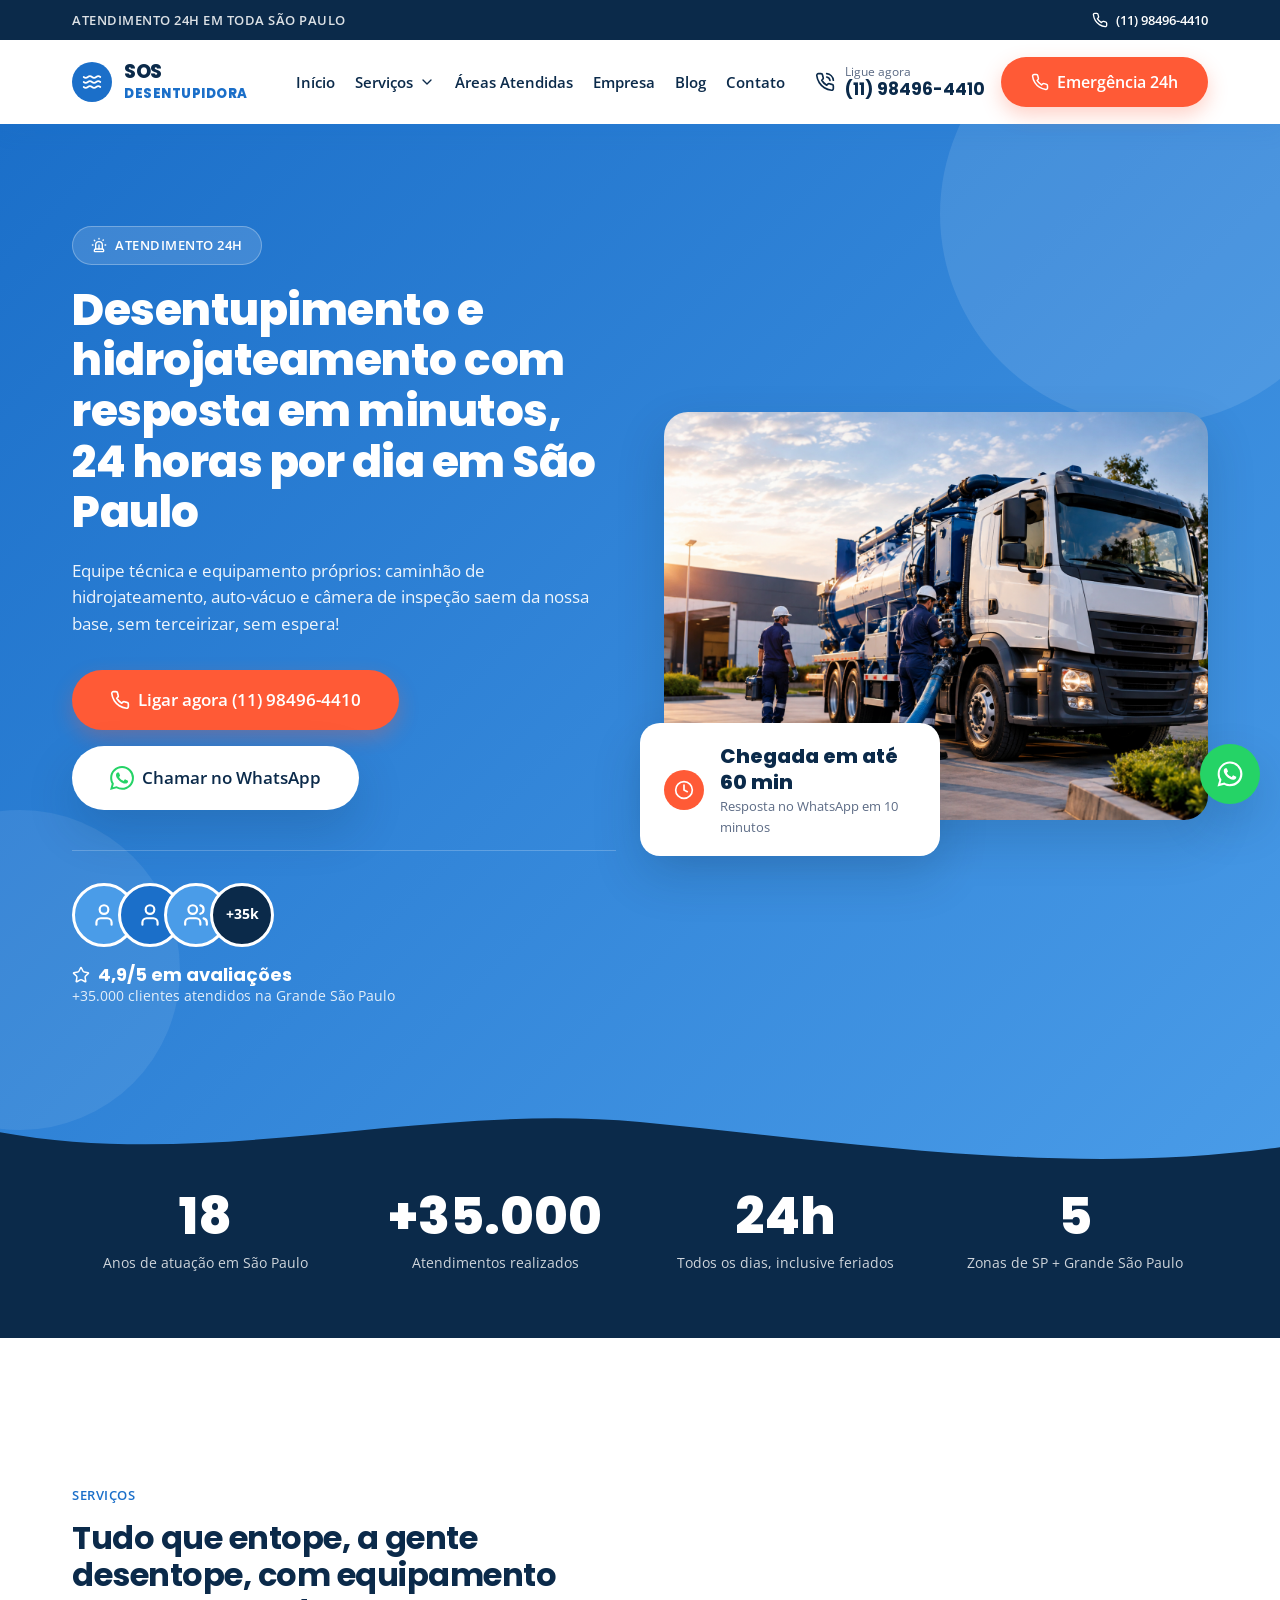
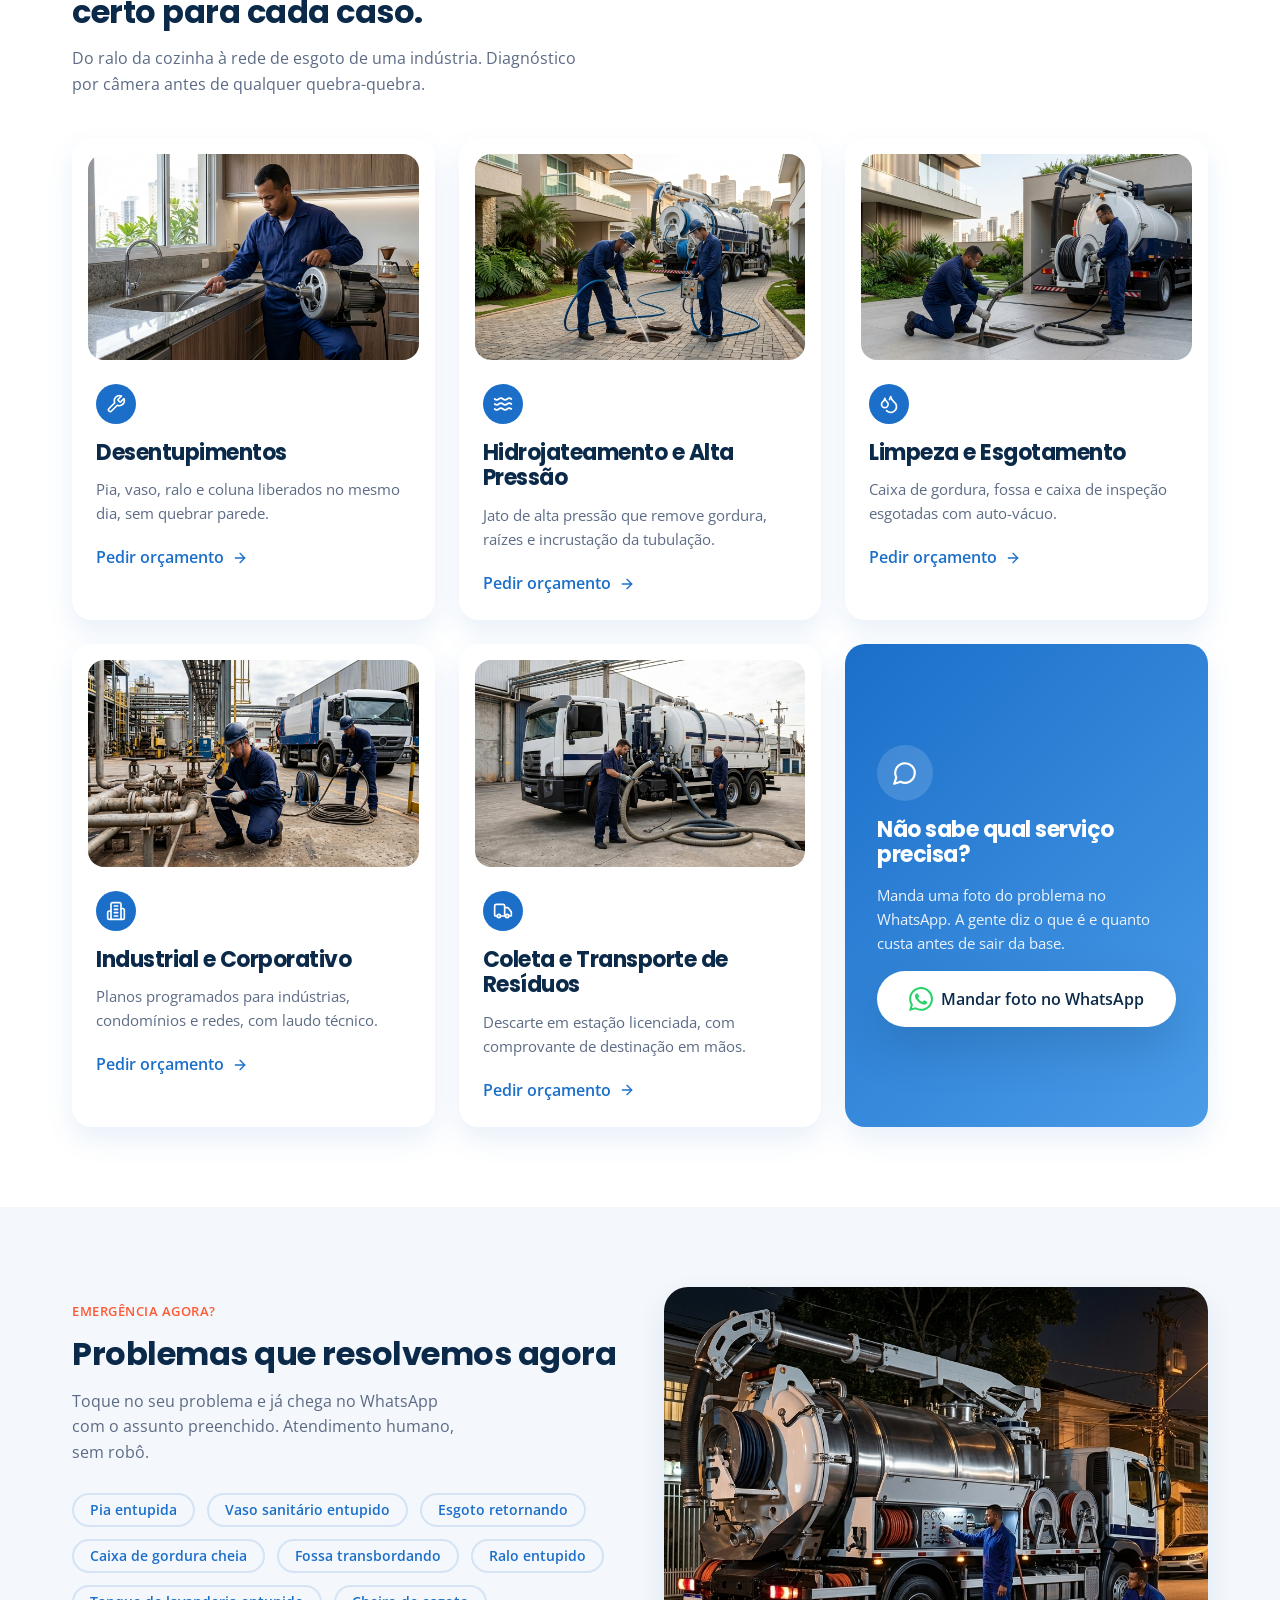
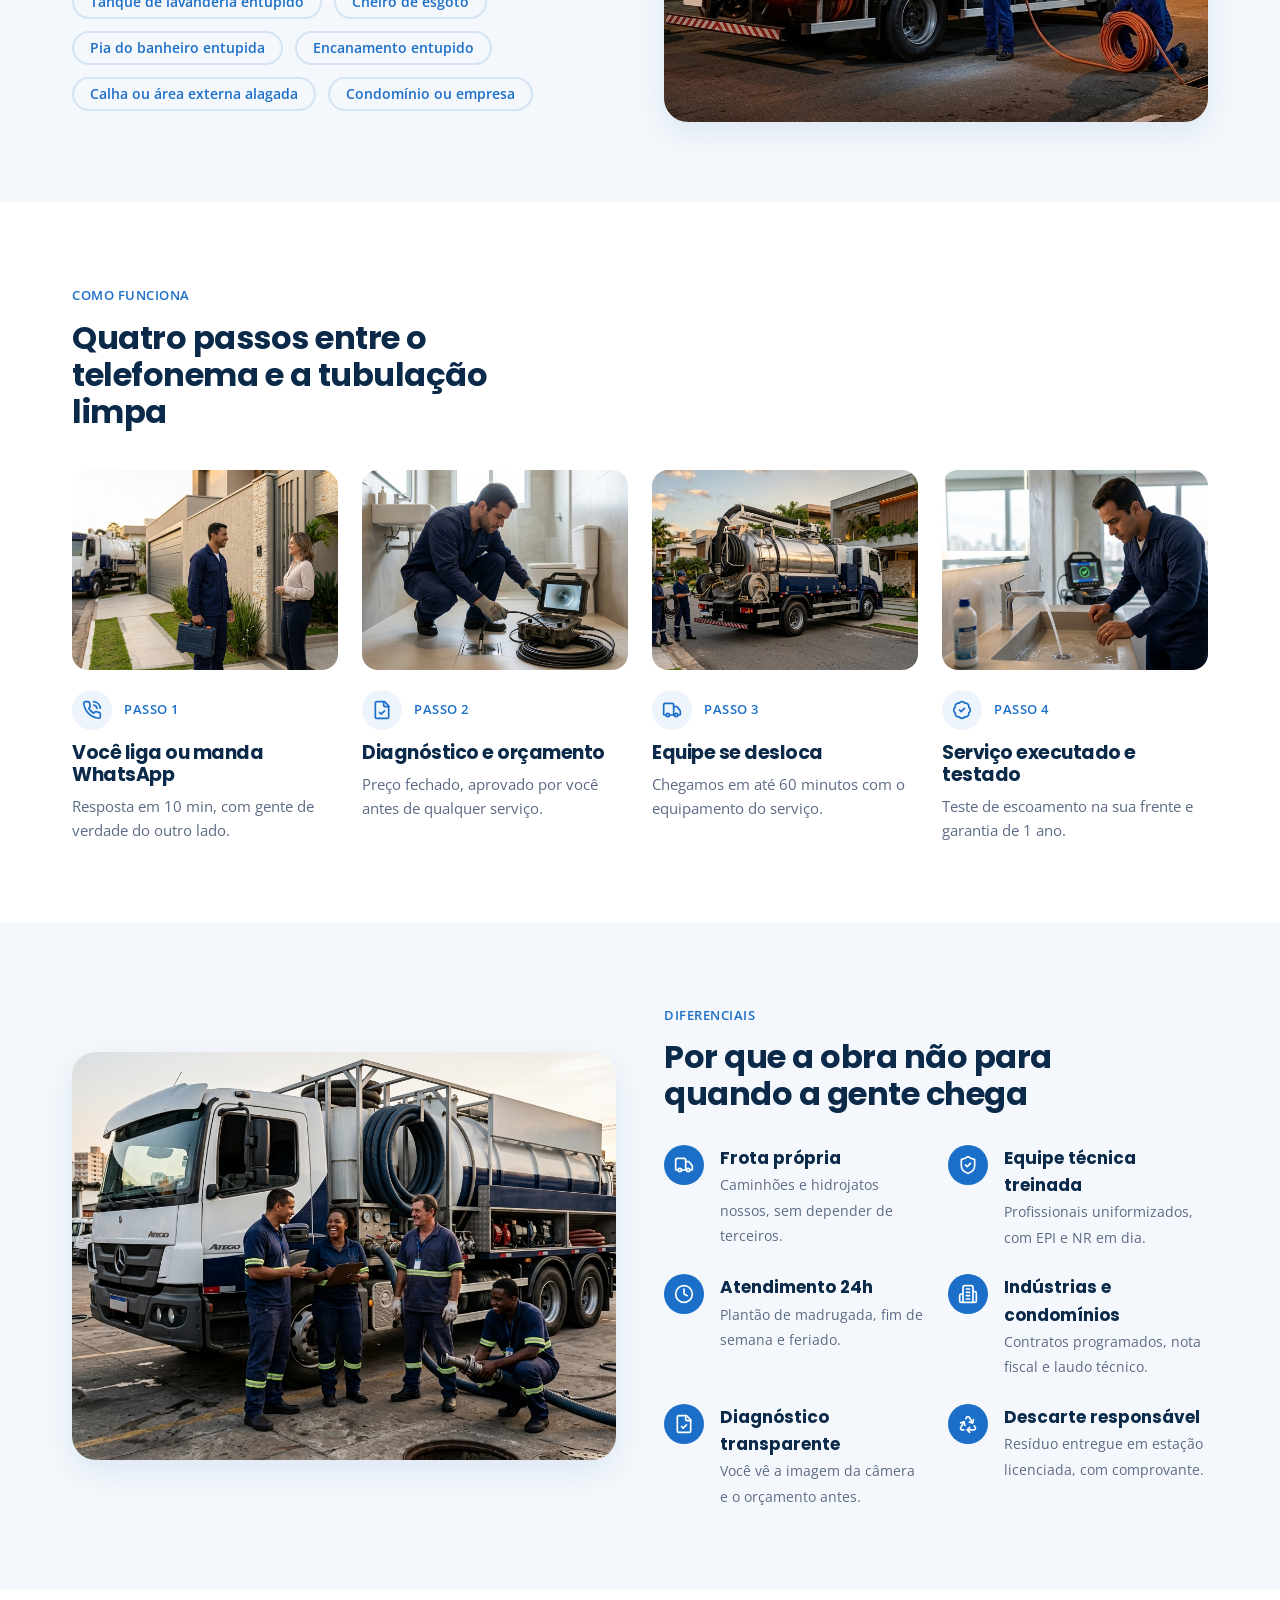
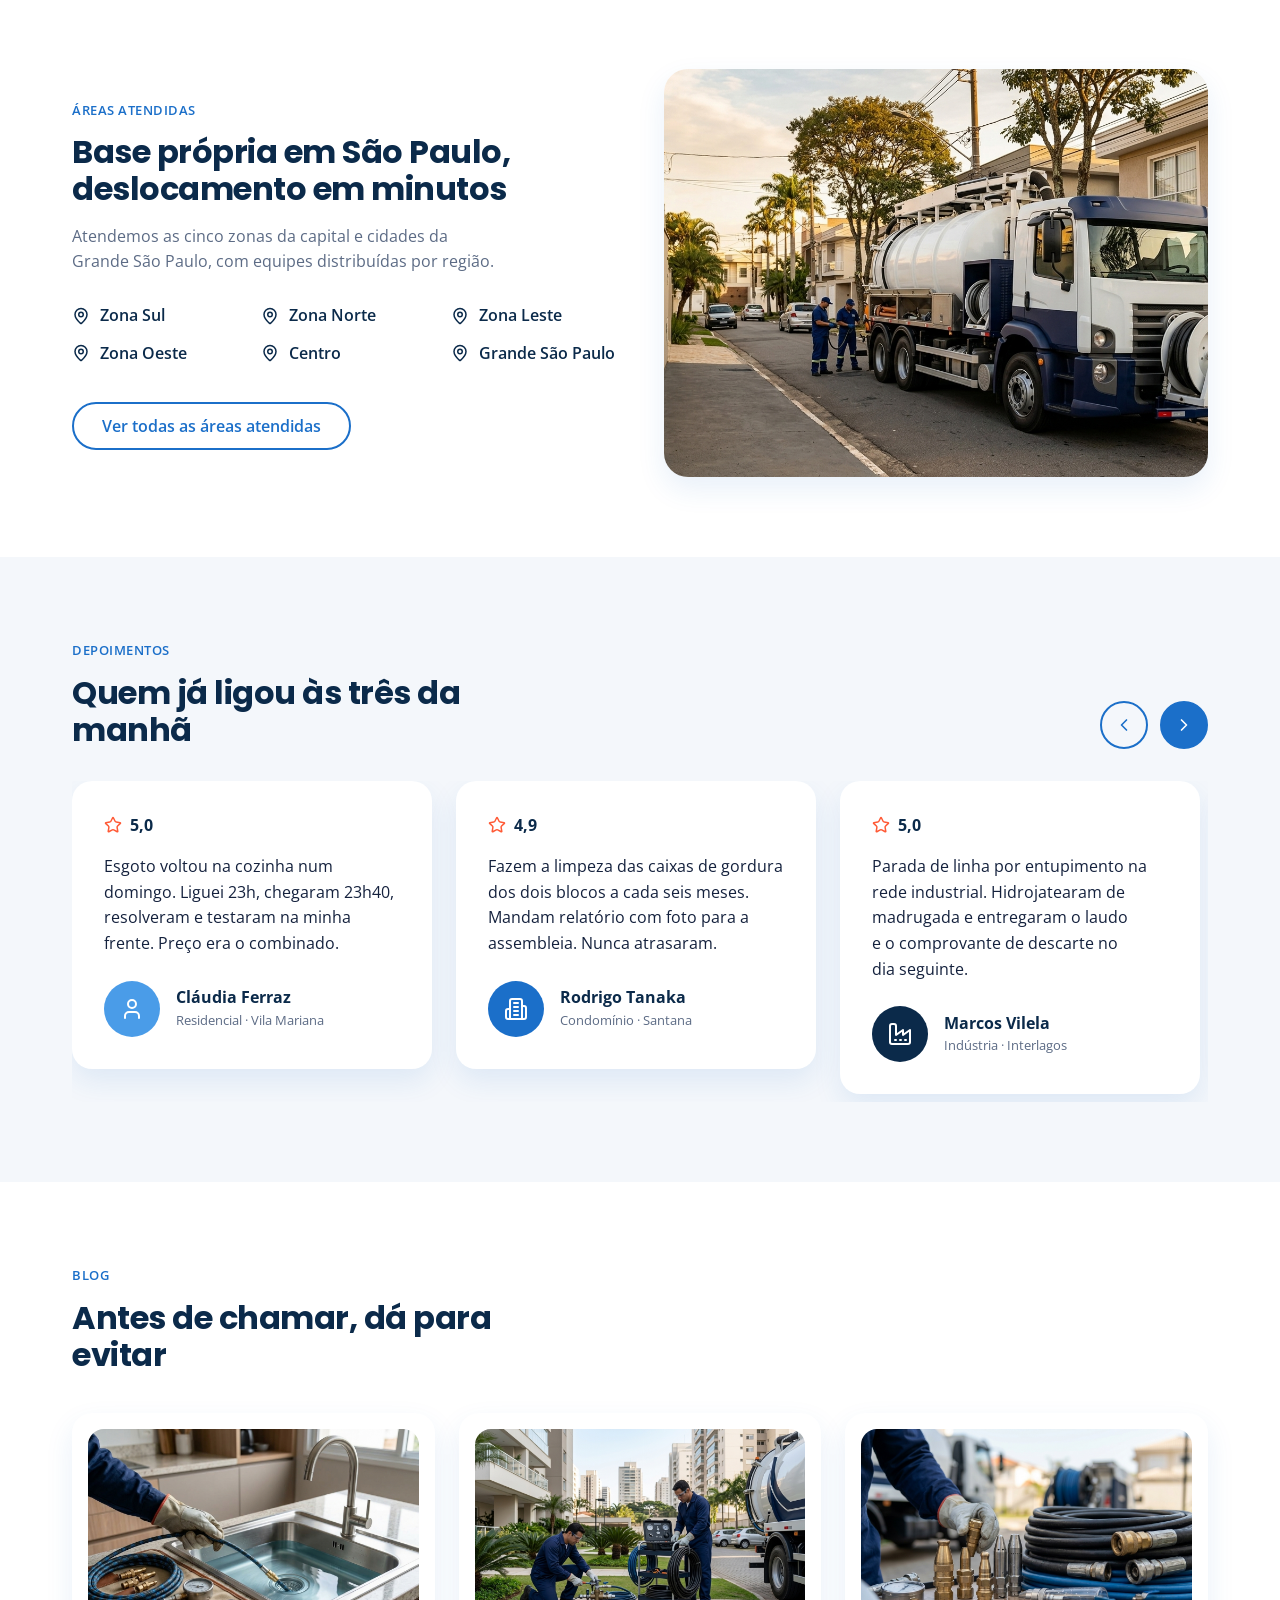
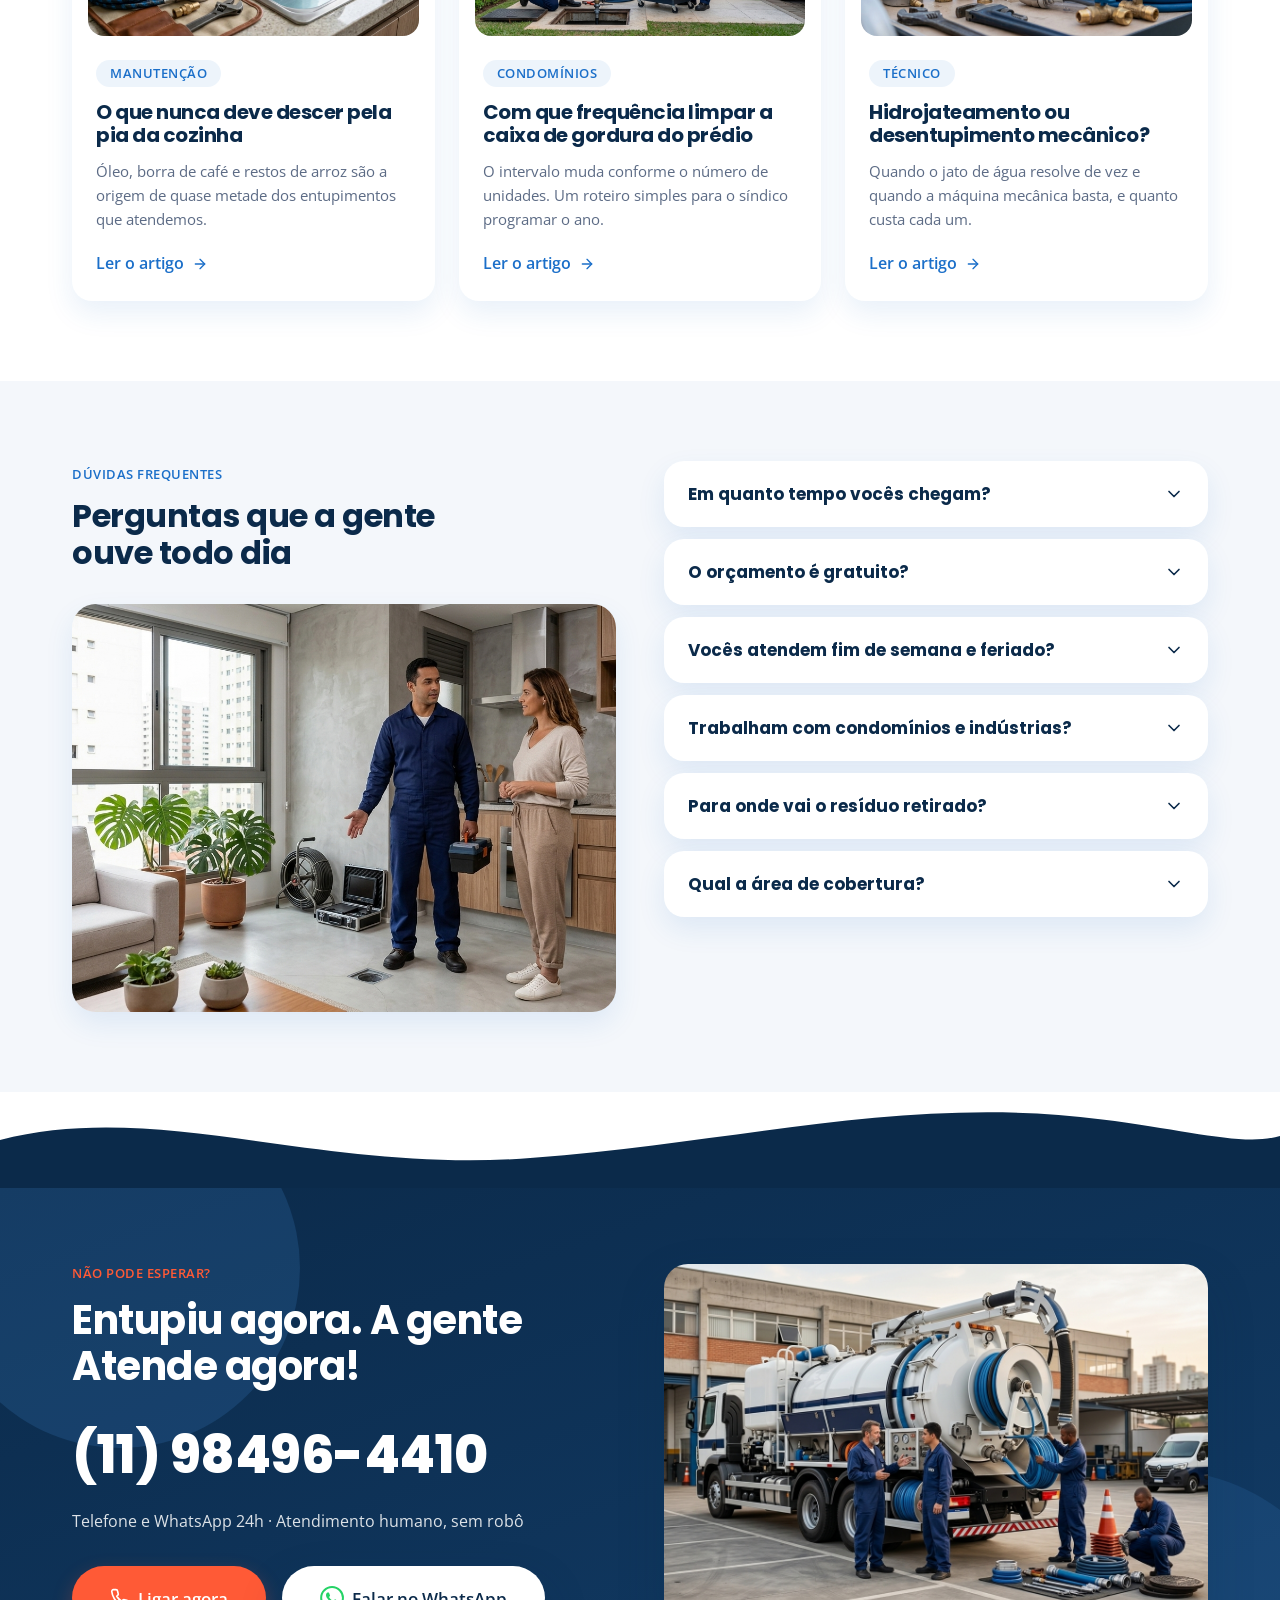
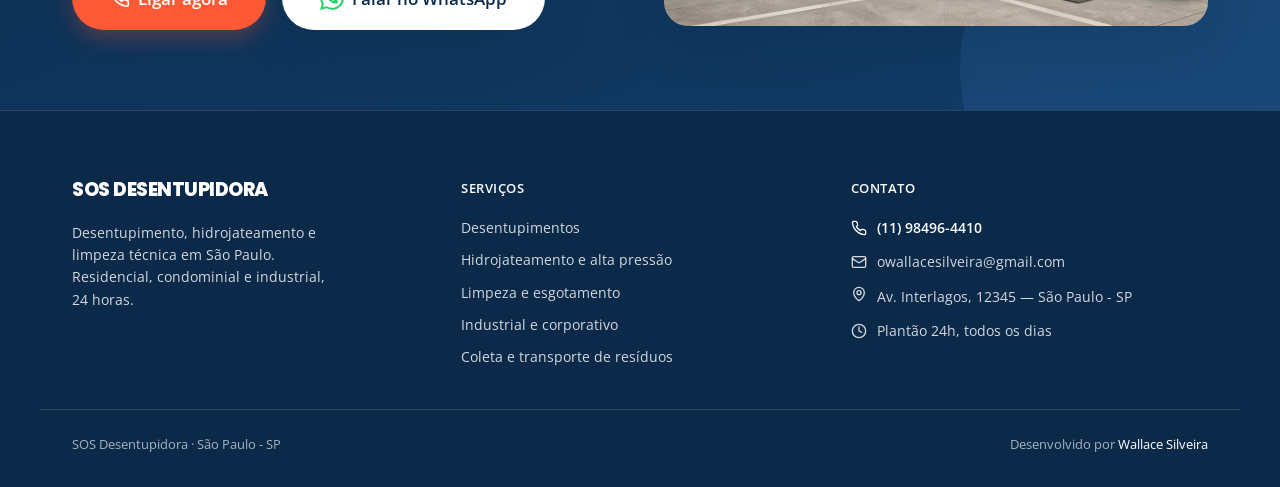
==== commit ffc130ee: "Remove botão Chuveiro e box alagando" ====
--- a/index.html
+++ b/index.html
@@ -64,7 +64,7 @@
           <a href="tel:+5511984964410" style="display: inline-flex; align-items: center; justify-content: center; gap: 8px; font-family: var(--font-body); font-weight: 600; line-height: 1; text-decoration: none; border-radius: var(--radius-pill); cursor: pointer; padding: 14px 28px; font-size: 16px; background: var(--color-accent); color: rgb(255, 255, 255); border: 2px solid transparent; box-shadow: var(--shadow-button);"><svg aria-hidden="true" xmlns="http://www.w3.org/2000/svg" viewBox="0 0 24 24" width="18" height="18" fill="none" stroke="currentColor" stroke-width="2" stroke-linecap="round" stroke-linejoin="round" style="flex: 0 0 auto;"><path d="M22 16.92v3a2 2 0 0 1-2.18 2 19.79 19.79 0 0 1-8.63-3.07 19.5 19.5 0 0 1-6-6 19.79 19.79 0 0 1-3.07-8.67A2 2 0 0 1 4.11 2h3a2 2 0 0 1 2 1.72c.127.96.361 1.903.7 2.81a2 2 0 0 1-.45 2.11L8.09 9.91a16 16 0 0 0 6 6l1.27-1.27a2 2 0 0 1 2.11-.45c.907.339 1.85.573 2.81.7A2 2 0 0 1 22 16.92z"/></svg><span>Emergência 24h</span></a>
         </div>
       </div>
-          <div class="mobile-only" style="display: flex; align-items: center; gap: 12px;">
+          <div class="mobile-only m-headbtns" style="display: flex; align-items: center; gap: 12px;">
           <div class="sc-host-x" style="display: contents;"><a href="tel:+5511984964410" style="display: inline-flex; align-items: center; justify-content: center; gap: var(--space-1); font-family: var(--font-body); font-weight: var(--weight-semibold); line-height: 1; text-decoration: none; border-radius: var(--radius-pill); cursor: pointer; opacity: 1; transition: background var(--duration-fast) var(--ease-out), box-shadow var(--duration-base) var(--ease-out), transform var(--duration-base) var(--ease-out), color var(--duration-fast) var(--ease-out); transform: none; padding: 10px 20px; font-size: 14px; background: var(--color-accent); color: rgb(255, 255, 255); border: 2px solid transparent; box-shadow: var(--shadow-button);"><svg aria-hidden="true" xmlns="http://www.w3.org/2000/svg" viewBox="0 0 24 24" width="18" height="18" fill="none" stroke="currentColor" stroke-width="2" stroke-linecap="round" stroke-linejoin="round" style="flex: 0 0 auto;"><path d="M22 16.92v3a2 2 0 0 1-2.18 2 19.79 19.79 0 0 1-8.63-3.07 19.5 19.5 0 0 1-6-6 19.79 19.79 0 0 1-3.07-8.67A2 2 0 0 1 4.11 2h3a2 2 0 0 1 2 1.72c.127.96.361 1.903.7 2.81a2 2 0 0 1-.45 2.11L8.09 9.91a16 16 0 0 0 6 6l1.27-1.27a2 2 0 0 1 2.11-.45c.907.339 1.85.573 2.81.7A2 2 0 0 1 22 16.92z"/></svg><span>Emergência 24h</span></a></div>
           <button type="button" id="mobile-menu-btn" class="mobile-only" aria-label="Abrir menu" aria-expanded="false" aria-controls="mobile-nav" style="width: 48px; height: 48px; border-radius: 999px; border: 2px solid var(--color-border); background: rgb(255, 255, 255); color: var(--color-primary); display: inline-flex; align-items: center; justify-content: center; cursor: pointer;">
             <div class="sc-host-x" style="display: contents;"><span aria-hidden="true" style="display: inline-flex; width: 22px; height: 22px; color: currentcolor;"><svg xmlns="http://www.w3.org/2000/svg" width="22px" height="22px" viewBox="0 0 24 24" fill="none" stroke="CurrentColor" stroke-width="2" stroke-linecap="round" stroke-linejoin="round" data-lucide="menu" class="lucide lucide-menu"><line x1="4" x2="20" y1="12" y2="12"></line><line x1="4" x2="20" y1="6" y2="6"></line><line x1="4" x2="20" y1="18" y2="18"></line></svg></span></div>
@@ -97,7 +97,7 @@
         <h1 style="margin: 20px 0px 0px; color: rgb(255, 255, 255); font-size: clamp(30px, 3.6vw, 44px); max-width: 20ch; line-height: 1.15;">Desentupimento e hidrojateamento com resposta em minutos, 24 horas por dia em São Paulo</h1>
         <p style="margin-top: 20px; max-width: 52ch; font-size: clamp(15px, 1.3vw, 17px); color: rgba(255, 255, 255, 0.92);">Equipe técnica e equipamento próprios: caminhão de hidrojateamento, auto-vácuo e câmera de inspeção saem da nossa base, sem terceirizar, sem espera!</p>
 
-        <div style="display: flex; flex-wrap: wrap; gap: 16px; margin-top: 32px;">
+        <div class="m-herobtns" style="display: flex; flex-wrap: wrap; gap: 16px; margin-top: 32px;">
           <div class="sc-host-x" style="display: contents;"><a href="tel:+5511984964410" style="display: inline-flex; align-items: center; justify-content: center; gap: var(--space-1); font-family: var(--font-body); font-weight: var(--weight-semibold); line-height: 1; text-decoration: none; border-radius: var(--radius-pill); cursor: pointer; opacity: 1; transition: background var(--duration-fast) var(--ease-out), box-shadow var(--duration-base) var(--ease-out), transform var(--duration-base) var(--ease-out), color var(--duration-fast) var(--ease-out); transform: none; padding: 18px 36px; font-size: 17px; background: var(--color-accent); color: rgb(255, 255, 255); border: 2px solid transparent; box-shadow: var(--shadow-button);"><svg aria-hidden="true" xmlns="http://www.w3.org/2000/svg" viewBox="0 0 24 24" width="20" height="20" fill="none" stroke="currentColor" stroke-width="2" stroke-linecap="round" stroke-linejoin="round" style="flex: 0 0 auto;"><path d="M22 16.92v3a2 2 0 0 1-2.18 2 19.79 19.79 0 0 1-8.63-3.07 19.5 19.5 0 0 1-6-6 19.79 19.79 0 0 1-3.07-8.67A2 2 0 0 1 4.11 2h3a2 2 0 0 1 2 1.72c.127.96.361 1.903.7 2.81a2 2 0 0 1-.45 2.11L8.09 9.91a16 16 0 0 0 6 6l1.27-1.27a2 2 0 0 1 2.11-.45c.907.339 1.85.573 2.81.7A2 2 0 0 1 22 16.92z"/></svg><span>Ligar agora (11) 98496-4410</span></a></div>
           <div class="sc-host-x" style="display: contents;"><a href="https://wa.me/5511984964410?text=Ol%C3%A1!%20Preciso%20de%20um%20desentupimento%20urgente.%20Podem%20me%20atender%20hoje%3F" style="display: inline-flex; align-items: center; justify-content: center; gap: var(--space-1); font-family: var(--font-body); font-weight: var(--weight-semibold); line-height: 1; text-decoration: none; border-radius: var(--radius-pill); cursor: pointer; opacity: 1; transition: background var(--duration-fast) var(--ease-out), box-shadow var(--duration-base) var(--ease-out), transform var(--duration-base) var(--ease-out), color var(--duration-fast) var(--ease-out); transform: none; padding: 18px 36px; font-size: 17px; background: rgb(255, 255, 255); color: var(--color-primary-dark); border: 2px solid transparent; box-shadow: var(--shadow-float);"><svg aria-hidden="true" viewBox="0 0 24 24" width="24" height="24" fill="#25D366" style="flex: 0 0 auto;"><path d="M17.472 14.382c-.297-.149-1.758-.867-2.03-.967-.273-.099-.471-.148-.67.15-.197.297-.767.966-.94 1.164-.173.199-.347.223-.644.075-.297-.15-1.255-.463-2.39-1.475-.883-.788-1.48-1.761-1.653-2.059-.173-.297-.018-.458.13-.606.134-.133.298-.347.446-.52.149-.174.198-.298.298-.497.099-.198.05-.371-.025-.52-.075-.149-.669-1.612-.916-2.207-.242-.579-.487-.5-.669-.51-.173-.008-.371-.01-.57-.01-.198 0-.52.074-.792.372-.272.297-1.04 1.016-1.04 2.479 0 1.462 1.065 2.875 1.213 3.074.149.198 2.096 3.2 5.077 4.487.709.306 1.262.489 1.694.625.712.227 1.36.195 1.871.118.571-.085 1.758-.719 2.006-1.413.248-.694.248-1.289.173-1.413-.074-.124-.272-.198-.57-.347m-5.421 7.403h-.004a9.87 9.87 0 0 1-5.031-1.378l-.361-.214-3.741.982.998-3.648-.235-.374a9.86 9.86 0 0 1-1.51-5.26c.001-5.45 4.436-9.884 9.888-9.884 2.64 0 5.122 1.03 6.988 2.898a9.825 9.825 0 0 1 2.893 6.994c-.003 5.45-4.437 9.884-9.885 9.884m8.413-18.297A11.815 11.815 0 0 0 12.05 0C5.495 0 .16 5.335.157 11.892c0 2.096.547 4.142 1.588 5.945L.057 24l6.305-1.654a11.882 11.882 0 0 0 5.683 1.448h.005c6.554 0 11.89-5.335 11.893-11.893a11.821 11.821 0 0 0-3.48-8.413z"/></svg><span>Chamar no WhatsApp</span></a></div>
         </div>
@@ -253,7 +253,6 @@
           <a class="m-chip" href="https://wa.me/5511984964410?text=Ol%C3%A1!%20Minha%20caixa%20de%20gordura%20est%C3%A1%20cheia%20e%20preciso%20de%20uma%20limpeza.%20Podem%20me%20atender%3F"><div class="sc-host-x" style="display: contents;"><span style="display: inline-flex; align-items: center; gap: var(--space-1); padding: 8px 16px; border-radius: var(--radius-pill); font-family: var(--font-body); font-size: 14px; font-weight: var(--weight-semibold); line-height: 1; cursor: pointer; border: 2px solid var(--color-border); background: transparent; color: var(--color-primary); transition: background var(--duration-fast) var(--ease-out), border-color var(--duration-fast) var(--ease-out);"><span>Caixa de gordura cheia</span></span></div></a>
           <a class="m-chip" href="https://wa.me/5511984964410?text=Ol%C3%A1!%20Minha%20fossa%20est%C3%A1%20transbordando%20e%20preciso%20de%20atendimento.%20Podem%20me%20ajudar%3F"><div class="sc-host-x" style="display: contents;"><span style="display: inline-flex; align-items: center; gap: var(--space-1); padding: 8px 16px; border-radius: var(--radius-pill); font-family: var(--font-body); font-size: 14px; font-weight: var(--weight-semibold); line-height: 1; cursor: pointer; border: 2px solid var(--color-border); background: transparent; color: var(--color-primary); transition: background var(--duration-fast) var(--ease-out), border-color var(--duration-fast) var(--ease-out);"><span>Fossa transbordando</span></span></div></a>
           <a class="m-chip" href="https://wa.me/5511984964410?text=Ol%C3%A1!%20Meu%20ralo%20est%C3%A1%20entupido%20e%20a%20%C3%A1gua%20n%C3%A3o%20escoa.%20Podem%20me%20atender%3F"><div class="sc-host-x" style="display: contents;"><span style="display: inline-flex; align-items: center; gap: var(--space-1); padding: 8px 16px; border-radius: var(--radius-pill); font-family: var(--font-body); font-size: 14px; font-weight: var(--weight-semibold); line-height: 1; cursor: pointer; border: 2px solid var(--color-border); background: transparent; color: var(--color-primary); transition: background var(--duration-fast) var(--ease-out), border-color var(--duration-fast) var(--ease-out);"><span>Ralo entupido</span></span></div></a>
-          <a class="m-chip" href="https://wa.me/5511984964410?text=Ol%C3%A1!%20O%20ralo%20do%20chuveiro%20est%C3%A1%20alagando%20e%20a%20%C3%A1gua%20n%C3%A3o%20escoa.%20Podem%20me%20atender%3F"><div class="sc-host-x" style="display: contents;"><span style="display: inline-flex; align-items: center; gap: var(--space-1); padding: 8px 16px; border-radius: var(--radius-pill); font-family: var(--font-body); font-size: 14px; font-weight: var(--weight-semibold); line-height: 1; cursor: pointer; border: 2px solid var(--color-border); background: transparent; color: var(--color-primary); transition: background var(--duration-fast) var(--ease-out), border-color var(--duration-fast) var(--ease-out);"><span>Chuveiro e box alagando</span></span></div></a>
           <a class="m-chip" href="https://wa.me/5511984964410?text=Ol%C3%A1!%20O%20tanque%20da%20minha%20%C3%A1rea%20de%20servi%C3%A7o%20est%C3%A1%20entupido.%20Podem%20me%20atender%3F"><div class="sc-host-x" style="display: contents;"><span style="display: inline-flex; align-items: center; gap: var(--space-1); padding: 8px 16px; border-radius: var(--radius-pill); font-family: var(--font-body); font-size: 14px; font-weight: var(--weight-semibold); line-height: 1; cursor: pointer; border: 2px solid var(--color-border); background: transparent; color: var(--color-primary); transition: background var(--duration-fast) var(--ease-out), border-color var(--duration-fast) var(--ease-out);"><span>Tanque de lavanderia entupido</span></span></div></a>
           <a class="m-chip" href="https://wa.me/5511984964410?text=Ol%C3%A1!%20Estou%20com%20mau%20cheiro%20de%20esgoto%20aqui%20e%20preciso%20descobrir%20a%20causa.%20Podem%20me%20ajudar%3F"><div class="sc-host-x" style="display: contents;"><span style="display: inline-flex; align-items: center; gap: var(--space-1); padding: 8px 16px; border-radius: var(--radius-pill); font-family: var(--font-body); font-size: 14px; font-weight: var(--weight-semibold); line-height: 1; cursor: pointer; border: 2px solid var(--color-border); background: transparent; color: var(--color-primary); transition: background var(--duration-fast) var(--ease-out), border-color var(--duration-fast) var(--ease-out);"><span>Cheiro de esgoto</span></span></div></a>
           <a class="m-chip" href="https://wa.me/5511984964410?text=Ol%C3%A1!%20A%20pia%20do%20meu%20banheiro%20est%C3%A1%20entupida.%20Podem%20me%20atender%3F"><div class="sc-host-x" style="display: contents;"><span style="display: inline-flex; align-items: center; gap: var(--space-1); padding: 8px 16px; border-radius: var(--radius-pill); font-family: var(--font-body); font-size: 14px; font-weight: var(--weight-semibold); line-height: 1; cursor: pointer; border: 2px solid var(--color-border); background: transparent; color: var(--color-primary); transition: background var(--duration-fast) var(--ease-out), border-color var(--duration-fast) var(--ease-out);"><span>Pia do banheiro entupida</span></span></div></a>
--- a/css/style.css
+++ b/css/style.css
@@ -676,3 +676,31 @@
   .m-topbar > div { flex-wrap: nowrap !important; gap: 0 !important; font-size: 12px !important; white-space: nowrap; }
   .m-topbar a { gap: 5px !important; }
 }
+
+/* Mobile: botoes do hero menores, cabecalho sem cortar o menu, barra do topo ainda menor */
+@media (max-width: 759px) {
+  .m-herobtns { gap: 10px !important; margin-top: 22px !important; }
+  .m-herobtns a { padding: 12px 22px !important; font-size: 15px !important; }
+  .m-headbtns { gap: 8px !important; flex: 0 0 auto; }
+  .m-headbtns a { padding: 8px 12px !important; font-size: 12px !important; }
+  #mobile-menu-btn { width: 40px !important; height: 40px !important; flex: 0 0 auto; }
+  .m-topbar .azul-label { font-size: 9px !important; letter-spacing: 0.2px !important; }
+  .m-topbar > div { font-size: 10.5px !important; }
+  .m-topbar svg { width: 12px !important; height: 12px !important; }
+}
+@media (max-width: 759px) {
+  header > .azul-container:not(.m-topbar) { gap: 8px !important; min-height: 64px !important; }
+  header > .azul-container:not(.m-topbar) > a { min-width: 0; gap: 8px !important; }
+}
+@media (max-width: 759px) {
+  .m-herobtns { gap: 8px !important; }
+  .m-herobtns a { padding: 10px 18px !important; font-size: 13.5px !important; }
+  header > .azul-container:not(.m-topbar) > a { flex: 1 1 auto; overflow: hidden; }
+  header > .azul-container:not(.m-topbar) > a > .sc-host-x > span { width: 32px !important; height: 32px !important; }
+  header > .azul-container:not(.m-topbar) > a > .sc-host-x > span span { width: 16px !important; height: 16px !important; }
+  header > .azul-container:not(.m-topbar) > a > span { font-size: 15px !important; white-space: nowrap; }
+  header > .azul-container:not(.m-topbar) > a > span span { font-size: 10.5px !important; letter-spacing: 0.2px !important; }
+  .m-headbtns a { padding: 7px 10px !important; font-size: 11px !important; white-space: nowrap; gap: 0 !important; }
+  .m-headbtns a svg { display: none !important; }
+  #mobile-menu-btn { width: 36px !important; height: 36px !important; }
+}
